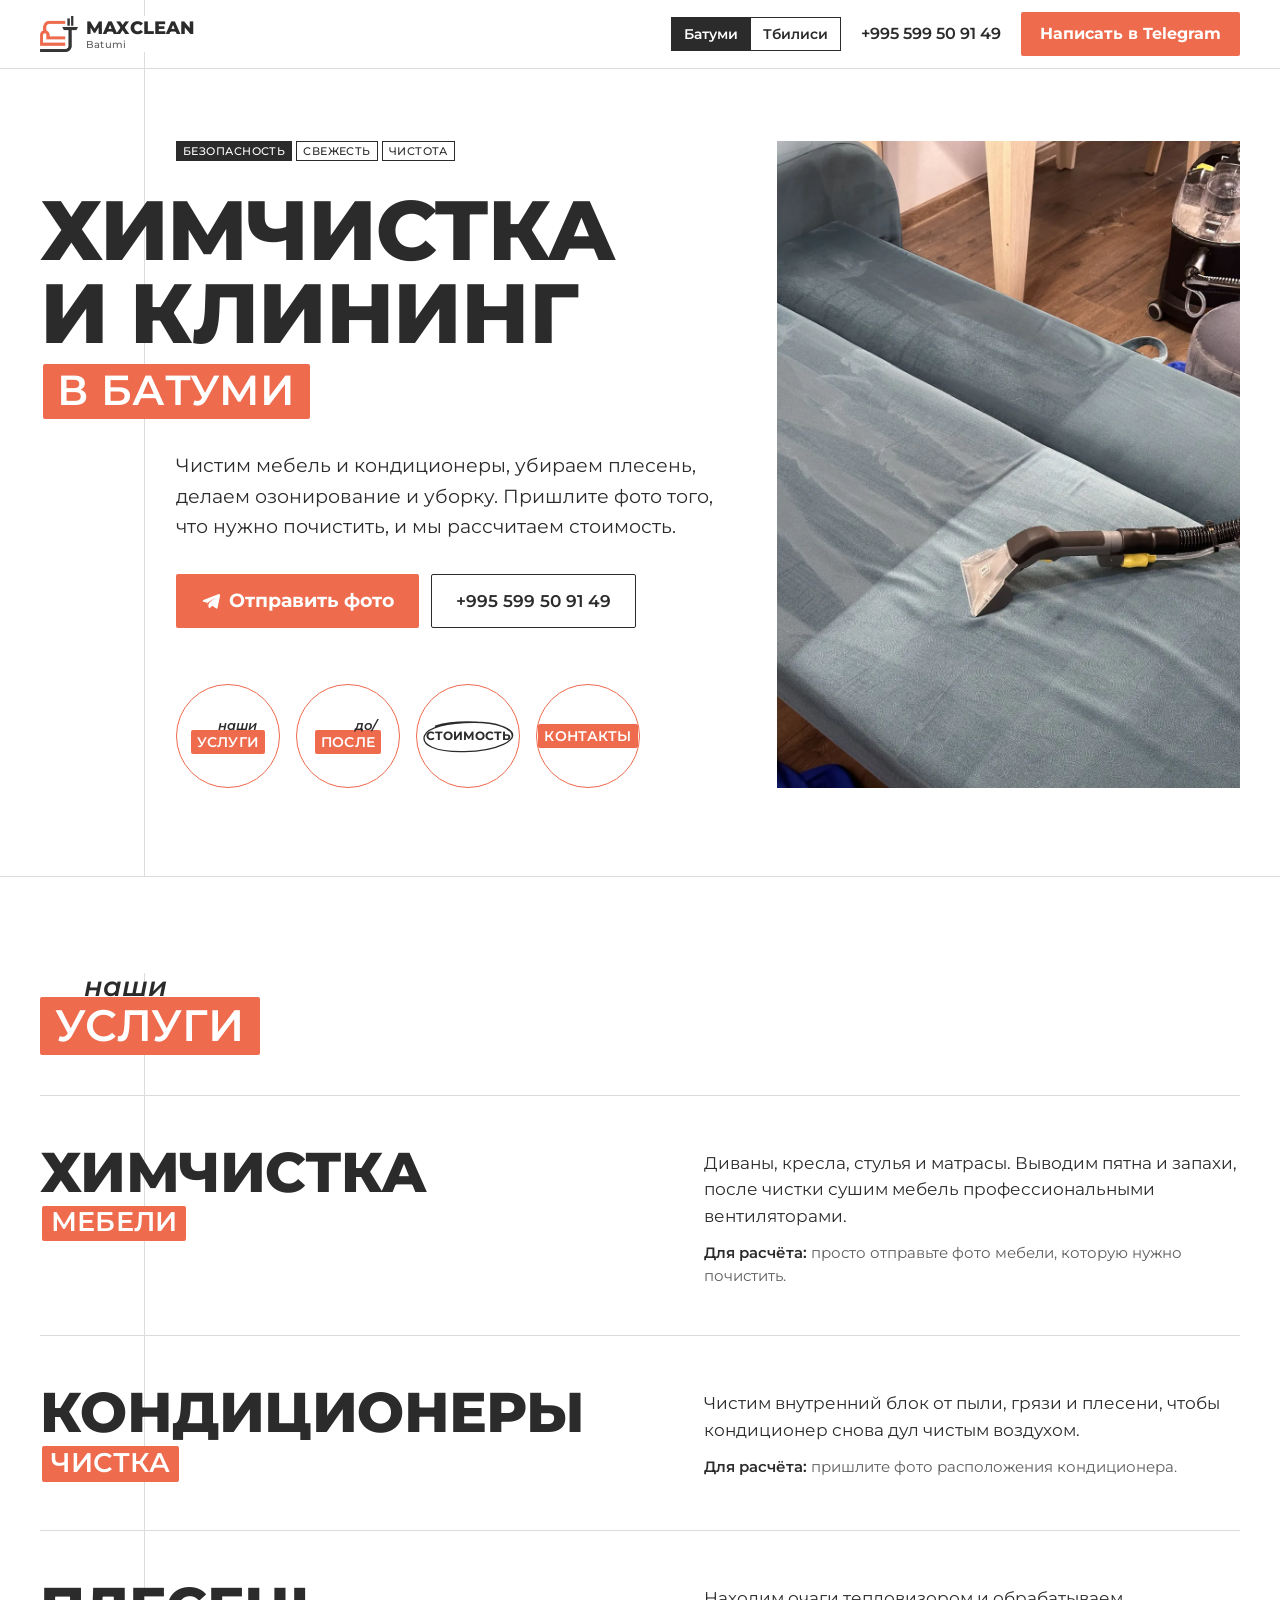
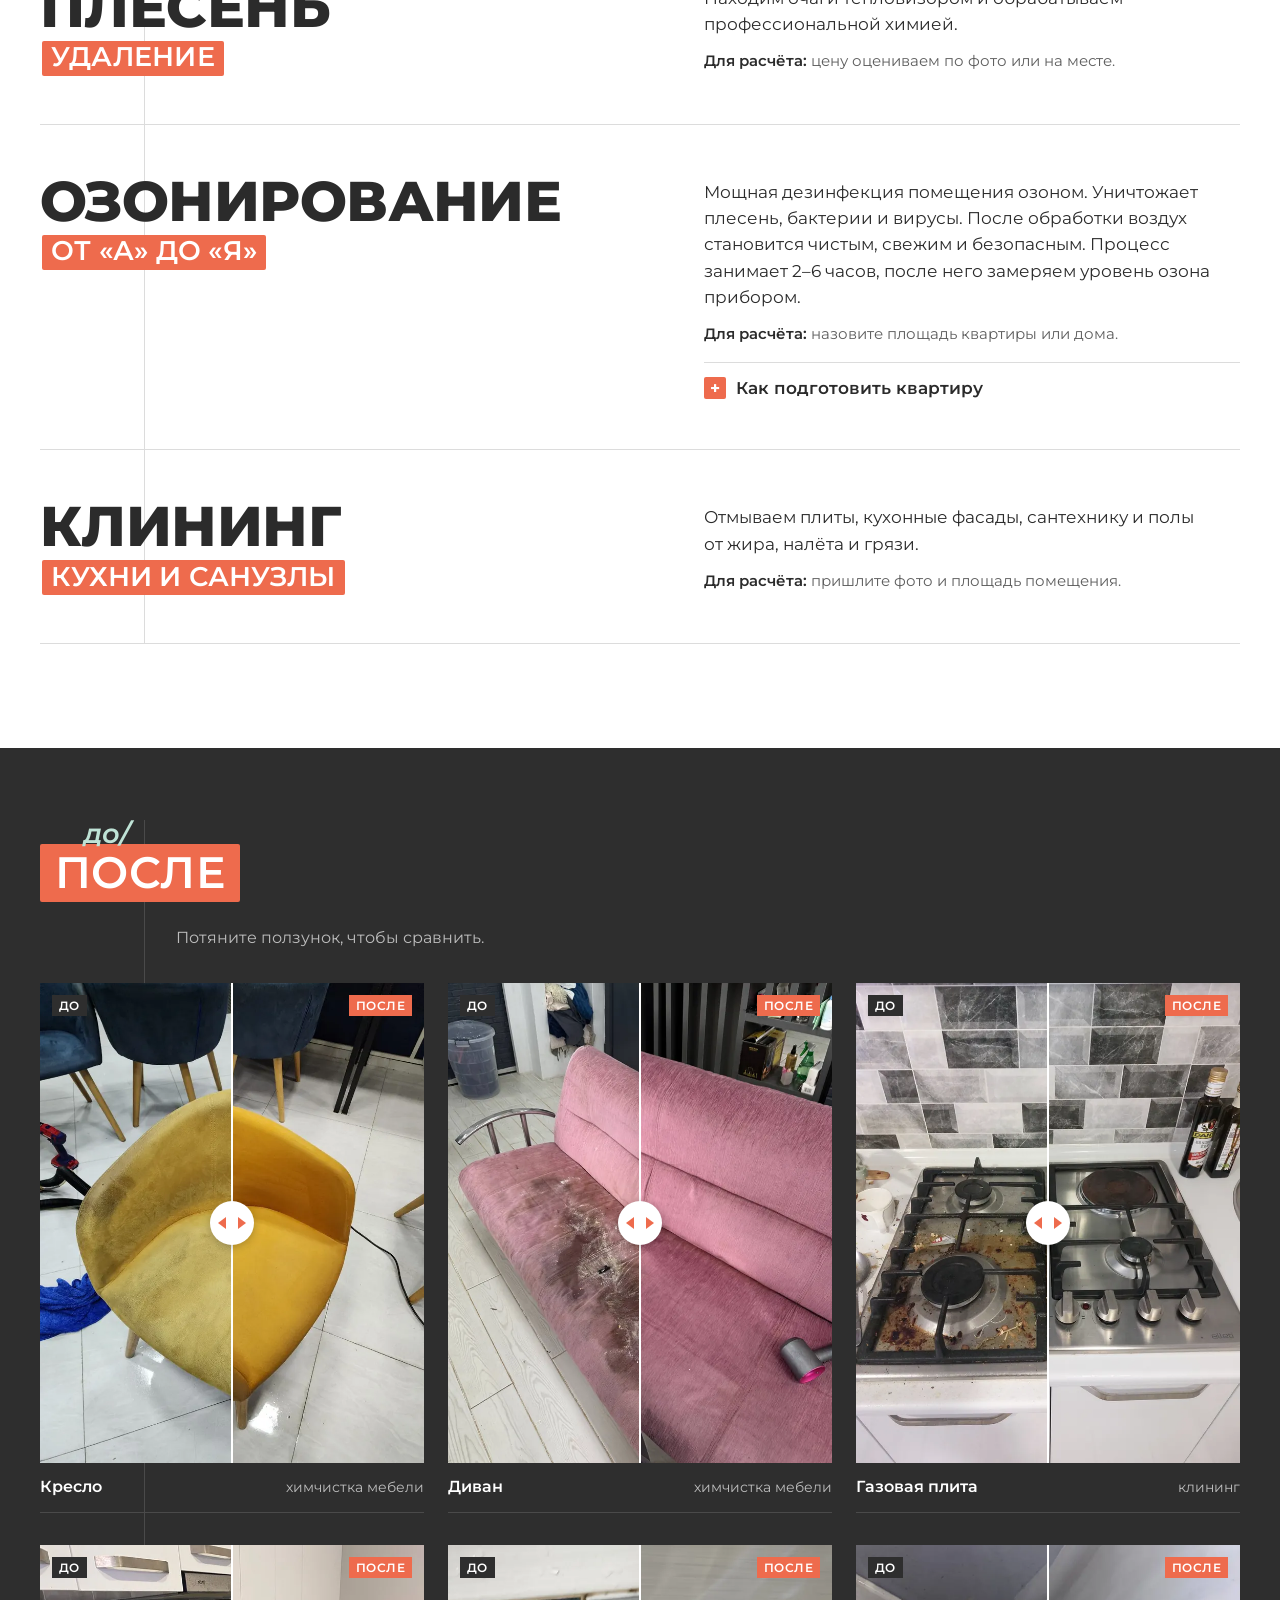
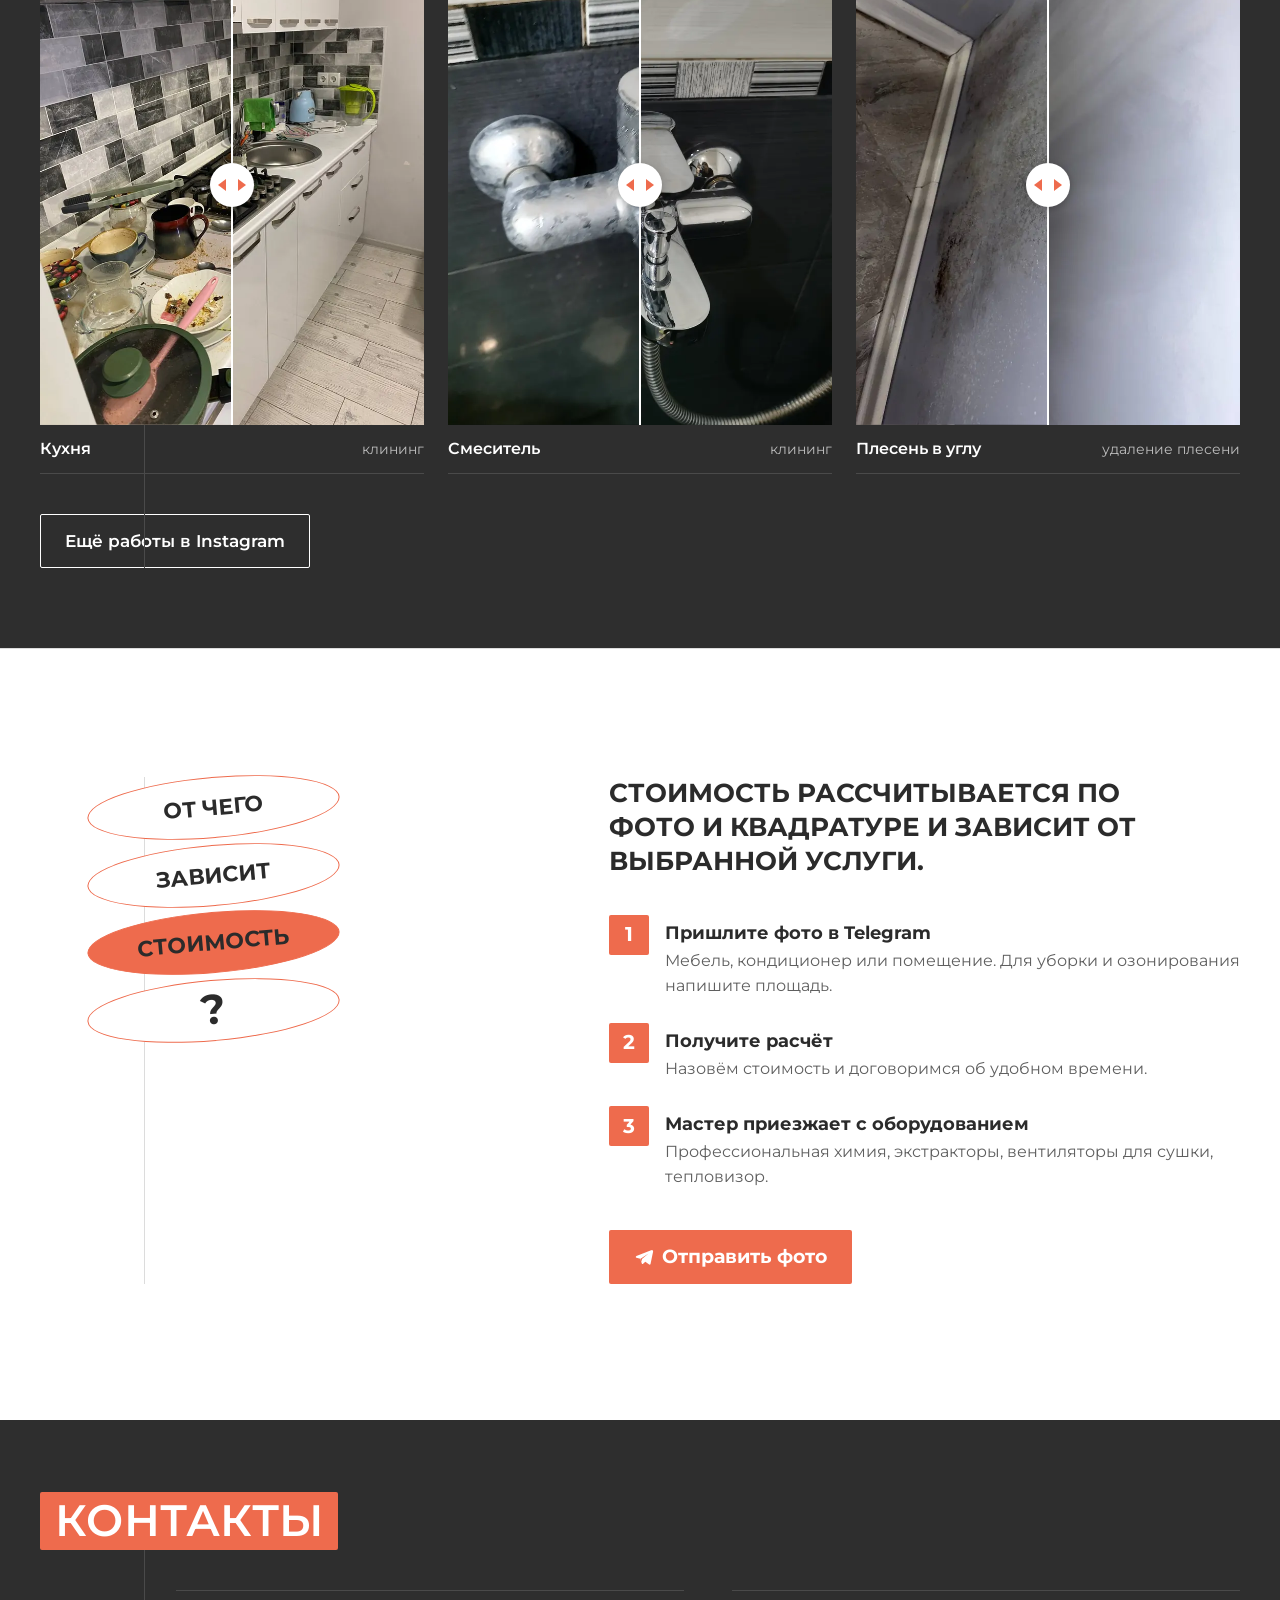
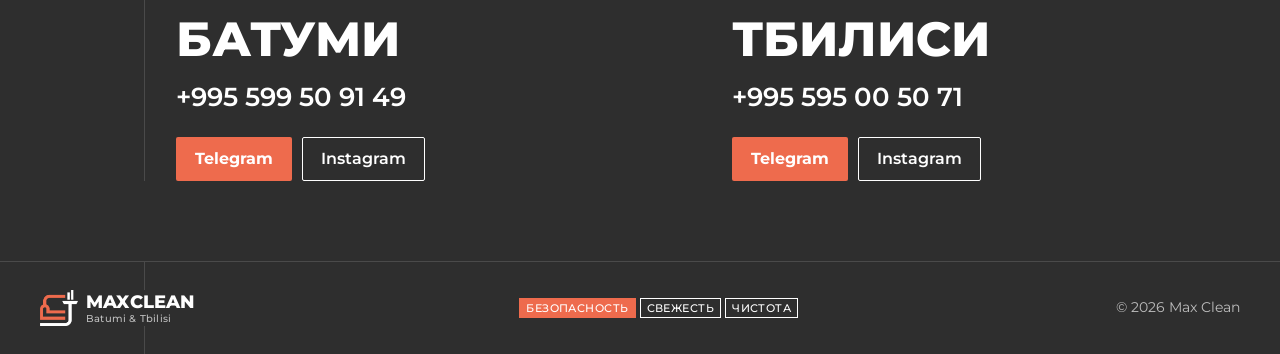
==== index.html @ 41a130a5 "Сайт-визитка Max Clean: страница, фото, SEO-файлы Одностраничный сайт в фирменном стиле из их сторис" ====
<!doctype html>
<html lang="ru">
<head>
  <meta charset="utf-8">
  <meta name="viewport" content="width=device-width, initial-scale=1">
  <title>Max Clean — химчистка мебели и клининг в Батуми и Тбилиси</title>
  <meta name="description" content="Химчистка мебели и матрасов, чистка кондиционеров, удаление плесени, озонирование и уборка в Батуми и Тбилиси. Пришлите фото в Telegram, рассчитаем стоимость.">
  <meta name="robots" content="index, follow">
  <link rel="canonical" href="https://zuko90-sys.github.io/maxclean/">
  <meta property="og:type" content="website">
  <meta property="og:site_name" content="Max Clean">
  <meta property="og:locale" content="ru_RU">
  <meta property="og:title" content="Max Clean — химчистка мебели и клининг в Батуми и Тбилиси">
  <meta property="og:description" content="Химчистка диванов, кресел и матрасов, чистка кондиционеров, удаление плесени, озонирование. Пришлите фото, рассчитаем стоимость.">
  <meta property="og:url" content="https://zuko90-sys.github.io/maxclean/">
  <meta property="og:image" content="https://zuko90-sys.github.io/maxclean/og-image.jpg">
  <meta property="og:image:width" content="1200">
  <meta property="og:image:height" content="630">
  <meta property="og:image:alt" content="Max Clean: химчистка и клининг в Батуми и Тбилиси">
  <meta name="twitter:card" content="summary_large_image">
  <script type="application/ld+json">
  {
    "@context": "https://schema.org",
    "@graph": [
      {
        "@type": "WebSite",
        "@id": "https://zuko90-sys.github.io/maxclean/#site",
        "url": "https://zuko90-sys.github.io/maxclean/",
        "name": "Max Clean",
        "inLanguage": "ru",
        "publisher": { "@id": "https://zuko90-sys.github.io/maxclean/#org" }
      },
      {
        "@type": "Organization",
        "@id": "https://zuko90-sys.github.io/maxclean/#org",
        "name": "Max Clean",
        "alternateName": ["MaxClean", "Макс Клин", "Max Clean Batumi", "Max Clean Tbilisi"],
        "url": "https://zuko90-sys.github.io/maxclean/",
        "logo": "https://zuko90-sys.github.io/maxclean/assets/img/logo-full.png",
        "sameAs": [
          "https://www.instagram.com/max_clean_batumi/",
          "https://www.instagram.com/max_clean_tbilisi/"
        ]
      },
      {
        "@type": "LocalBusiness",
        "@id": "https://zuko90-sys.github.io/maxclean/#batumi",
        "name": "Max Clean — Батуми",
        "description": "Химчистка мебели и матрасов, чистка кондиционеров, удаление плесени, озонирование и клининг в Батуми.",
        "url": "https://zuko90-sys.github.io/maxclean/",
        "image": "https://zuko90-sys.github.io/maxclean/og-image.jpg",
        "logo": "https://zuko90-sys.github.io/maxclean/assets/img/logo-full.png",
        "telephone": "+995599509149",
        "address": { "@type": "PostalAddress", "addressLocality": "Батуми", "addressCountry": "GE" },
        "areaServed": { "@type": "City", "name": "Батуми" },
        "parentOrganization": { "@id": "https://zuko90-sys.github.io/maxclean/#org" },
        "sameAs": ["https://www.instagram.com/max_clean_batumi/"],
        "hasOfferCatalog": { "@id": "https://zuko90-sys.github.io/maxclean/#services" }
      },
      {
        "@type": "LocalBusiness",
        "@id": "https://zuko90-sys.github.io/maxclean/#tbilisi",
        "name": "Max Clean — Тбилиси",
        "description": "Химчистка мебели и матрасов, чистка кондиционеров, удаление плесени, озонирование и клининг в Тбилиси.",
        "url": "https://zuko90-sys.github.io/maxclean/",
        "image": "https://zuko90-sys.github.io/maxclean/og-image.jpg",
        "logo": "https://zuko90-sys.github.io/maxclean/assets/img/logo-full.png",
        "telephone": "+995595005071",
        "address": { "@type": "PostalAddress", "addressLocality": "Тбилиси", "addressCountry": "GE" },
        "areaServed": { "@type": "City", "name": "Тбилиси" },
        "parentOrganization": { "@id": "https://zuko90-sys.github.io/maxclean/#org" },
        "sameAs": ["https://www.instagram.com/max_clean_tbilisi/"],
        "hasOfferCatalog": { "@id": "https://zuko90-sys.github.io/maxclean/#services" }
      },
      {
        "@type": "OfferCatalog",
        "@id": "https://zuko90-sys.github.io/maxclean/#services",
        "name": "Услуги Max Clean",
        "itemListElement": [
          { "@type": "Offer", "itemOffered": { "@type": "Service", "name": "Химчистка мебели и матрасов", "description": "Диваны, кресла, стулья и матрасы. Стоимость по фото мебели." } },
          { "@type": "Offer", "itemOffered": { "@type": "Service", "name": "Чистка кондиционеров", "description": "Чистка внутреннего блока. Стоимость по фото расположения кондиционера." } },
          { "@type": "Offer", "itemOffered": { "@type": "Service", "name": "Удаление плесени", "description": "Обработка профессиональной химией. Цена по фото или на месте." } },
          { "@type": "Offer", "itemOffered": { "@type": "Service", "name": "Озонирование", "description": "Дезинфекция помещения озоном: уничтожает плесень, бактерии и вирусы. Занимает 2–6 часов. Цена зависит от площади." } },
          { "@type": "Offer", "itemOffered": { "@type": "Service", "name": "Клининг кухни и санузлов", "description": "Плиты, кухонные фасады, сантехника и полы." } }
        ]
      }
    ]
  }
  </script>
  <link rel="icon" type="image/png" href="assets/img/favicon.png">
  <link rel="apple-touch-icon" href="assets/img/favicon.png">
  <meta name="theme-color" content="#ffffff">
  <link rel="preconnect" href="https://fonts.googleapis.com">
  <link rel="preconnect" href="https://fonts.gstatic.com" crossorigin>
  <link href="https://fonts.googleapis.com/css2?family=Montserrat:ital,wght@0,400;0,500;0,600;0,700;0,800;1,600&display=swap" rel="stylesheet">
  <link rel="stylesheet" href="styles.css">
</head>
<body>

<header class="top">
  <div class="wrap ruled top__bar">
    <a class="lockup" href="#top" aria-label="Max Clean, наверх">
      <img class="lockup__mark" src="assets/img/logo-mark.png" alt="" width="38" height="36">
      <span class="lockup__name">MAXCLEAN<span class="lockup__city" data-bind="city-en">Batumi</span></span>
    </a>
    <div class="top__right">
      <div class="city" role="group" aria-label="Город">
        <button type="button" class="city__btn" data-city="batumi" aria-pressed="true">Батуми</button>
        <button type="button" class="city__btn" data-city="tbilisi" aria-pressed="false">Тбилиси</button>
      </div>
      <a class="top__phone" data-bind="tel" href="tel:+995599509149"><span data-bind="phone">+995 599 50 91 49</span></a>
      <a class="btn btn--primary btn--sm top__tg" data-bind="tg" href="https://t.me/+995599509149" target="_blank" rel="noopener">Написать в Telegram</a>
    </div>
  </div>
</header>

<main id="top">

  <!-- Первый экран -->
  <section class="hero">
    <div class="wrap ruled hero__grid">
      <div class="hero__text">
        <ul class="tags in" aria-label="Наши принципы">
          <li class="tag tag--fill">Безопасность</li>
          <li class="tag">Свежесть</li>
          <li class="tag">Чистота</li>
        </ul>
        <h1 class="hero__title">
          <span class="hero__line">Химчистка</span>
          <span class="hero__line">и клининг</span>
          <span class="plaque plaque--hero"><span data-bind="city-ru">в Батуми</span></span>
        </h1>
        <p class="hero__lead in">Чистим мебель и&nbsp;кондиционеры, убираем плесень, делаем озонирование и&nbsp;уборку. Пришлите фото того, что нужно почистить, и&nbsp;мы рассчитаем стоимость.</p>
        <div class="hero__cta in">
          <a class="btn btn--primary" data-bind="tg" href="https://t.me/+995599509149" target="_blank" rel="noopener"><svg class="btn__icon" viewBox="0 0 24 24" aria-hidden="true"><path d="M21.4 3.6 2.9 10.7c-1 .4-1 1.8.1 2.1l4.6 1.4 1.8 5.6c.2.7 1.1.9 1.6.4l2.6-2.5 4.7 3.4c.6.4 1.4.1 1.6-.6l3.1-15.2c.2-1-.8-1.8-1.6-1.4ZM9.6 14.3l-.5 3.6-1.2-3.9 9.6-6.3-7.9 6.6Z"/></svg>Отправить фото<span class="sr-only"> в Telegram</span></a>
          <a class="btn btn--ghost" data-bind="tel" href="tel:+995599509149"><span data-bind="phone">+995 599 50 91 49</span></a>
        </div>
      </div>

      <figure class="hero__photo">
        <img src="assets/img/hero-sofa.webp" width="1050" height="1400" alt="Химчистка дивана: по ткани проходит насадка экстрактора и оставляет чистую полосу" fetchpriority="high">
      </figure>

      <nav class="hl in" aria-label="Разделы сайта">
        <a class="hl__item" href="#services"><span class="hl__small">наши</span><span class="plaque">услуги</span></a>
        <a class="hl__item" href="#works"><span class="hl__small">до/</span><span class="plaque">после</span></a>
        <a class="hl__item hl__item--price" href="#price">
          <svg class="scribble" viewBox="0 0 300 110" aria-hidden="true"><path d="M48 24C112 4 246 6 284 40c26 26-40 62-146 64C46 106 4 82 14 54 24 28 86 12 168 12c70 0 126 18 120 48"/></svg>
          <span class="hl__word">стоимость</span>
        </a>
        <a class="hl__item" href="#contacts"><span class="plaque">контакты</span></a>
      </nav>
    </div>
  </section>

  <!-- Услуги -->
  <section class="sec" id="services">
    <div class="wrap ruled">
      <h2 class="sec-title"><span class="sec-title__small">наши</span><span class="plaque">услуги</span></h2>

      <ul class="svc">
        <li class="svc__row">
          <h3 class="svc__title">Химчистка<span class="plaque">мебели</span></h3>
          <div class="svc__body">
            <p>Диваны, кресла, стулья и&nbsp;матрасы. Выводим пятна и&nbsp;запахи, после чистки сушим мебель профессиональными вентиляторами.</p>
            <p class="svc__calc"><b>Для расчёта:</b> просто отправьте фото мебели, которую нужно почистить.</p>
          </div>
        </li>
        <li class="svc__row">
          <h3 class="svc__title">Кондиционеры<span class="plaque">чистка</span></h3>
          <div class="svc__body">
            <p>Чистим внутренний блок от пыли, грязи и&nbsp;плесени, чтобы кондиционер снова дул чистым воздухом.</p>
            <p class="svc__calc"><b>Для расчёта:</b> пришлите фото расположения кондиционера.</p>
          </div>
        </li>
        <li class="svc__row">
          <h3 class="svc__title">Плесень<span class="plaque">удаление</span></h3>
          <div class="svc__body">
            <p>Находим очаги тепловизором и&nbsp;обрабатываем профессиональной химией.</p>
            <p class="svc__calc"><b>Для расчёта:</b> цену оцениваем по фото или на&nbsp;месте.</p>
          </div>
        </li>
        <li class="svc__row">
          <h3 class="svc__title">Озонирование<span class="plaque">от «А» до «Я»</span></h3>
          <div class="svc__body">
            <p>Мощная дезинфекция помещения озоном. Уничтожает плесень, бактерии и&nbsp;вирусы. После обработки воздух становится чистым, свежим и&nbsp;безопасным. Процесс занимает 2–6&nbsp;часов, после него замеряем уровень озона прибором.</p>
            <p class="svc__calc"><b>Для расчёта:</b> назовите площадь квартиры или дома.</p>
            <details class="prep">
              <summary>Как подготовить квартиру</summary>
              <ul>
                <li>убрать растения на балкон или в&nbsp;подъезд;</li>
                <li>забрать животных;</li>
                <li>покинуть квартиру на время обработки;</li>
                <li>дать логин и&nbsp;пароль от Wi-Fi, чтобы прибор работал дистанционно.</li>
              </ul>
            </details>
          </div>
        </li>
        <li class="svc__row">
          <h3 class="svc__title">Клининг<span class="plaque">кухни и санузлы</span></h3>
          <div class="svc__body">
            <p>Отмываем плиты, кухонные фасады, сантехнику и&nbsp;полы от&nbsp;жира, налёта и&nbsp;грязи.</p>
            <p class="svc__calc"><b>Для расчёта:</b> пришлите фото и&nbsp;площадь помещения.</p>
          </div>
        </li>
      </ul>
    </div>
  </section>

  <!-- До / после -->
  <section class="sec sec--tight dark" id="works">
    <div class="wrap ruled">
      <h2 class="sec-title"><span class="sec-title__small">до/</span><span class="plaque">после</span></h2>
      <p class="sec-lead in">Потяните ползунок, чтобы сравнить.</p>

      <div class="works">
        <figure class="work">
          <div class="ba">
            <img class="ba__img" src="assets/img/kreslo-posle.webp" width="750" height="1000" alt="Кресло после химчистки" loading="lazy">
            <img class="ba__img ba__before" src="assets/img/kreslo-do.webp" width="750" height="1000" alt="Кресло до химчистки" loading="lazy">
            <span class="ba__tag ba__tag--do" aria-hidden="true">до</span>
            <span class="ba__tag ba__tag--posle" aria-hidden="true">после</span>
            <span class="ba__handle" aria-hidden="true"><span class="ba__knob"></span></span>
            <input class="ba__range" type="range" min="0" max="100" value="50" aria-label="Сравнить до и после: кресло">
          </div>
          <figcaption><b>Кресло</b> химчистка мебели</figcaption>
        </figure>

        <figure class="work">
          <div class="ba">
            <img class="ba__img" src="assets/img/divan-posle.webp" width="750" height="1000" alt="Диван после химчистки" loading="lazy">
            <img class="ba__img ba__before" src="assets/img/divan-do.webp" width="750" height="1000" alt="Диван до химчистки, на сиденье тёмные пятна" loading="lazy">
            <span class="ba__tag ba__tag--do" aria-hidden="true">до</span>
            <span class="ba__tag ba__tag--posle" aria-hidden="true">после</span>
            <span class="ba__handle" aria-hidden="true"><span class="ba__knob"></span></span>
            <input class="ba__range" type="range" min="0" max="100" value="50" aria-label="Сравнить до и после: диван">
          </div>
          <figcaption><b>Диван</b> химчистка мебели</figcaption>
        </figure>

        <figure class="work">
          <div class="ba">
            <img class="ba__img" src="assets/img/plita-posle.webp" width="750" height="1000" alt="Газовая плита после уборки" loading="lazy">
            <img class="ba__img ba__before" src="assets/img/plita-do.webp" width="750" height="1000" alt="Газовая плита до уборки, в нагаре и жире" loading="lazy">
            <span class="ba__tag ba__tag--do" aria-hidden="true">до</span>
            <span class="ba__tag ba__tag--posle" aria-hidden="true">после</span>
            <span class="ba__handle" aria-hidden="true"><span class="ba__knob"></span></span>
            <input class="ba__range" type="range" min="0" max="100" value="50" aria-label="Сравнить до и после: газовая плита">
          </div>
          <figcaption><b>Газовая плита</b> клининг</figcaption>
        </figure>

        <figure class="work">
          <div class="ba">
            <img class="ba__img" src="assets/img/kuhnya-posle.webp" width="750" height="1000" alt="Кухня после уборки" loading="lazy">
            <img class="ba__img ba__before" src="assets/img/kuhnya-do.webp" width="750" height="1000" alt="Кухня до уборки, на столешнице посуда и мусор" loading="lazy">
            <span class="ba__tag ba__tag--do" aria-hidden="true">до</span>
            <span class="ba__tag ba__tag--posle" aria-hidden="true">после</span>
            <span class="ba__handle" aria-hidden="true"><span class="ba__knob"></span></span>
            <input class="ba__range" type="range" min="0" max="100" value="50" aria-label="Сравнить до и после: кухня">
          </div>
          <figcaption><b>Кухня</b> клининг</figcaption>
        </figure>

        <figure class="work">
          <div class="ba">
            <img class="ba__img" src="assets/img/smesitel-posle.webp" width="750" height="1000" alt="Смеситель после чистки, блестит" loading="lazy">
            <img class="ba__img ba__before" src="assets/img/smesitel-do.webp" width="750" height="1000" alt="Смеситель до чистки, в известковом налёте" loading="lazy">
            <span class="ba__tag ba__tag--do" aria-hidden="true">до</span>
            <span class="ba__tag ba__tag--posle" aria-hidden="true">после</span>
            <span class="ba__handle" aria-hidden="true"><span class="ba__knob"></span></span>
            <input class="ba__range" type="range" min="0" max="100" value="50" aria-label="Сравнить до и после: смеситель">
          </div>
          <figcaption><b>Смеситель</b> клининг</figcaption>
        </figure>

        <figure class="work">
          <div class="ba">
            <img class="ba__img" src="assets/img/plesen-posle.webp" width="750" height="1000" alt="Угол комнаты после удаления плесени" loading="lazy">
            <img class="ba__img ba__before" src="assets/img/plesen-do.webp" width="750" height="1000" alt="Угол комнаты до обработки, на стене плесень" loading="lazy">
            <span class="ba__tag ba__tag--do" aria-hidden="true">до</span>
            <span class="ba__tag ba__tag--posle" aria-hidden="true">после</span>
            <span class="ba__handle" aria-hidden="true"><span class="ba__knob"></span></span>
            <input class="ba__range" type="range" min="0" max="100" value="50" aria-label="Сравнить до и после: плесень в углу">
          </div>
          <figcaption><b>Плесень в углу</b> удаление плесени</figcaption>
        </figure>
      </div>

      <p class="works__more"><a class="btn btn--ghost btn--light" data-bind="ig" href="https://www.instagram.com/max_clean_batumi/" target="_blank" rel="noopener">Ещё работы в Instagram</a></p>
    </div>
  </section>

  <!-- Стоимость -->
  <section class="sec sec--loose" id="price">
    <div class="wrap ruled price">
      <h2 class="pills">
        <span class="pill">от чего</span>
        <span class="pill">зависит</span>
        <span class="pill pill--fill">стоимость</span>
        <span class="pill pill--q">?</span>
      </h2>
      <div class="price__body">
        <p class="price__lead">Стоимость рассчитывается по фото и&nbsp;квадратуре и&nbsp;зависит от выбранной услуги.</p>
        <ol class="steps">
          <li>
            <h3>Пришлите фото в Telegram</h3>
            <p>Мебель, кондиционер или помещение. Для уборки и&nbsp;озонирования напишите площадь.</p>
          </li>
          <li>
            <h3>Получите расчёт</h3>
            <p>Назовём стоимость и&nbsp;договоримся об&nbsp;удобном времени.</p>
          </li>
          <li>
            <h3>Мастер приезжает с оборудованием</h3>
            <p>Профессиональная химия, экстракторы, вентиляторы для сушки, тепловизор.</p>
          </li>
        </ol>
        <a class="btn btn--primary" data-bind="tg" href="https://t.me/+995599509149" target="_blank" rel="noopener"><svg class="btn__icon" viewBox="0 0 24 24" aria-hidden="true"><path d="M21.4 3.6 2.9 10.7c-1 .4-1 1.8.1 2.1l4.6 1.4 1.8 5.6c.2.7 1.1.9 1.6.4l2.6-2.5 4.7 3.4c.6.4 1.4.1 1.6-.6l3.1-15.2c.2-1-.8-1.8-1.6-1.4ZM9.6 14.3l-.5 3.6-1.2-3.9 9.6-6.3-7.9 6.6Z"/></svg>Отправить фото<span class="sr-only"> в Telegram</span></a>
      </div>
    </div>
  </section>

  <!-- Контакты -->
  <section class="sec sec--tight dark" id="contacts">
    <div class="wrap ruled">
      <h2 class="sec-title"><span class="plaque">контакты</span></h2>
      <div class="cities in">
        <div class="cityc">
          <h3 class="cityc__name">Батуми</h3>
          <a class="cityc__phone" href="tel:+995599509149">+995 599 50 91 49</a>
          <div class="cityc__links">
            <a class="btn btn--primary btn--sm" href="https://t.me/+995599509149" target="_blank" rel="noopener">Telegram</a>
            <a class="btn btn--ghost btn--light btn--sm" href="https://www.instagram.com/max_clean_batumi/" target="_blank" rel="noopener">Instagram</a>
          </div>
        </div>
        <div class="cityc">
          <h3 class="cityc__name">Тбилиси</h3>
          <a class="cityc__phone" href="tel:+995595005071">+995 595 00 50 71</a>
          <div class="cityc__links">
            <a class="btn btn--primary btn--sm" href="https://t.me/+995595005071" target="_blank" rel="noopener">Telegram</a>
            <a class="btn btn--ghost btn--light btn--sm" href="https://www.instagram.com/max_clean_tbilisi/" target="_blank" rel="noopener">Instagram</a>
          </div>
        </div>
      </div>
    </div>
  </section>
</main>

<footer class="foot dark">
  <div class="wrap ruled foot__bar">
    <span class="lockup lockup--light">
      <img class="lockup__mark" src="assets/img/logo-mark-light.png" alt="" width="38" height="36">
      <span class="lockup__name">MAXCLEAN<span class="lockup__city">Batumi &amp; Tbilisi</span></span>
    </span>
    <ul class="tags tags--dark" aria-label="Наши принципы">
      <li class="tag tag--fill">Безопасность</li>
      <li class="tag">Свежесть</li>
      <li class="tag">Чистота</li>
    </ul>
    <p class="foot__copy">© 2026 Max Clean</p>
  </div>
</footer>

<nav class="dock" aria-label="Быстрая связь">
  <a class="btn btn--primary" data-bind="tg" href="https://t.me/+995599509149" target="_blank" rel="noopener">Telegram</a>
  <a class="btn btn--ghost" data-bind="tel" href="tel:+995599509149">Позвонить</a>
</nav>

<script src="script.js"></script>
</body>
</html>
---- styles.css ----
/* Max Clean — фирменный стиль из их сторис:
   белый и графит, оранжевые плашки, теги в рамке, тонкая вертикальная линия сетки */

:root {
  --white: #ffffff;
  --ink: #2b2b2b;
  --graphite: #2e2e2e;
  --orange: #ee6b4d;
  --orange-hover: #e05a3c;
  --mint: #bfe3d6;
  --line: #dcdcdc;
  --line-dark: #4a4a4a;
  --muted: #5f5f5f;
  --muted-dark: #bdbdbd;
  --shadow-knob: 0 2px 10px rgb(0 0 0 / 0.25);

  --ease-out: cubic-bezier(0.2, 0.7, 0.2, 1);
  --dur-short: 150ms;
  --dur-swap: 350ms;

  --gutter: 16px;
  --rail: 24px;   /* где проходит вертикальная линия */
  --gap: 16px;    /* отступ текста от линии */

  --font: "Montserrat", system-ui, -apple-system, "Segoe UI", sans-serif;
}
@media (min-width: 768px) {
  :root { --gutter: 32px; --rail: 64px; --gap: 24px; }
}
@media (min-width: 1100px) {
  :root { --gutter: 40px; --rail: 104px; --gap: 32px; }
}

*, *::before, *::after { box-sizing: border-box; }
html { -webkit-text-size-adjust: 100%; scroll-behavior: smooth; overflow-x: clip; }
body {
  margin: 0;
  font-family: var(--font);
  font-size: 1rem;
  line-height: 1.55;
  color: var(--ink);
  background: var(--white);
  overflow-x: clip;
}
.sr-only {
  position: absolute;
  width: 1px; height: 1px;
  margin: -1px; padding: 0;
  overflow: hidden;
  clip-path: inset(50%);
  white-space: nowrap;
}
img { display: block; max-width: 100%; height: auto; }
a { color: inherit; }
h1, h2, h3, p, ul, ol, figure { margin: 0; }
ul, ol { padding: 0; list-style: none; }
:focus-visible { outline: 2px solid var(--orange); outline-offset: 3px; }

/* ---------- Сетка с линией ---------- */
.wrap {
  position: relative;
  max-width: 1280px;
  margin: 0 auto;
  padding: 0 var(--gutter);
}
.wrap.ruled::before {
  content: "";
  position: absolute;
  top: 0; bottom: 0;
  left: calc(var(--gutter) + var(--rail));
  width: 1px;
  background: var(--line);
  pointer-events: none;
}
.dark .wrap.ruled::before { background: var(--line-dark); }
.in { padding-left: calc(var(--rail) + var(--gap)); }

.sec { border-top: 1px solid var(--line); padding: 64px 0 72px; }
.sec--tight { padding: 56px 0 64px; }
.sec--loose { padding: 80px 0 88px; }
.dark { background: var(--graphite); color: var(--white); border-top: 0; }
@media (min-width: 900px) {
  .sec { padding: 96px 0 104px; }
  .sec--tight { padding: 72px 0 80px; }
  .sec--loose { padding: 128px 0 136px; }
}

/* ---------- Фирменные элементы ---------- */
.plaque {
  display: inline-block;
  background: var(--orange);
  color: var(--white);
  padding: 0.06em 0.34em 0.1em;
  border-radius: 2px;
  font-weight: 600;
  text-transform: uppercase;
  line-height: 1.15;
  letter-spacing: 0.01em;
}

.tags { display: flex; flex-wrap: wrap; gap: 4px; }
.tag {
  font-size: 0.6875rem;
  line-height: 1;
  font-weight: 500;
  letter-spacing: 0.04em;
  text-transform: uppercase;
  border: 1px solid currentColor;
  padding: 4px 6px 3px;
}
.tag--fill { background: var(--ink); border-color: var(--ink); color: var(--white); }
.dark .tag--fill { background: var(--orange); border-color: var(--orange); }

.sec-title {
  display: flex;
  flex-direction: column;
  align-items: flex-start;
  font-size: clamp(1.75rem, 1.1rem + 2.4vw, 2.75rem);
  font-weight: 700;
  line-height: 1;
  margin-bottom: 40px;
  position: relative;
  z-index: 1;
}
.sec-title__small {
  font-size: 0.62em;
  font-style: italic;
  font-weight: 600;
  margin: 0 0 -0.12em 1.6em;
  position: relative;
  z-index: 1;
}
.dark .sec-title__small { color: var(--mint); }
.sec-lead { color: var(--muted-dark); margin: -16px 0 32px; }

/* ---------- Кнопки ---------- */
.btn {
  display: inline-flex;
  align-items: center;
  justify-content: center;
  gap: 0.45em;
  min-height: 54px;
  padding: 0 24px;
  border: 1.5px solid transparent;
  border-radius: 2px;
  font: 700 1.1875rem/1.2 var(--font);   /* 19px жирным: белый на оранжевом проходит как крупный текст */
  text-decoration: none;
  text-align: center;
  white-space: nowrap;
  cursor: pointer;
  transition: background-color var(--dur-short) var(--ease-out), color var(--dur-short) var(--ease-out), border-color var(--dur-short) var(--ease-out);
}
.btn__icon { width: 1.05em; height: 1.05em; flex: none; fill: currentColor; }
@media (max-width: 479px) { .btn { padding: 0 18px; } }
.btn--primary { background: var(--orange); color: var(--white); }
.btn--primary:hover { background: var(--orange-hover); }
.btn--ghost { border-color: var(--ink); color: var(--ink); background: transparent; font-weight: 600; font-size: 1.0625rem; }
.btn--ghost:hover { background: var(--ink); color: var(--white); }
.btn--light { border-color: var(--white); color: var(--white); }
.btn--light:hover { background: var(--white); color: var(--ink); }
.btn--sm { min-height: 44px; padding: 0 18px; font-size: 1rem; }
.btn--primary.btn--sm { font-size: 1rem; }

/* ---------- Шапка ---------- */
.top { border-bottom: 1px solid var(--line); background: var(--white); }
.top__bar {
  display: flex;
  align-items: center;
  justify-content: space-between;
  gap: 12px;
  min-height: 68px;
}
.lockup {
  display: inline-flex;
  align-items: center;
  gap: 8px;
  text-decoration: none;
  position: relative;
  z-index: 1;
  background: var(--white);
  padding-right: 6px;
}
.lockup--light { background: transparent; }
.lockup__mark { width: 38px; height: auto; }
.lockup__name {
  display: flex;
  flex-direction: column;
  font-weight: 800;
  font-size: 1.125rem;
  line-height: 1;
  letter-spacing: 0.01em;
}
.lockup__city {
  font-size: 0.625rem;
  font-weight: 500;
  letter-spacing: 0.02em;
  color: var(--muted);
  margin-top: 3px;
}
.lockup--light .lockup__city { color: var(--muted-dark); }

.top__right { display: flex; align-items: center; gap: 20px; }
.top__phone { display: none; font-weight: 600; text-decoration: none; white-space: nowrap; }
.top__phone:hover { color: var(--orange-hover); }
.top__tg { display: none; }
@media (min-width: 768px) { .top__tg { display: inline-flex; } }
@media (min-width: 1100px) { .top__phone { display: inline; } }

.city { display: flex; }
.city__btn {
  font: 600 0.875rem/1 var(--font);
  color: var(--ink);
  background: var(--white);
  border: 1px solid var(--ink);
  padding: 9px 12px;
  cursor: pointer;
}
.city__btn + .city__btn { border-left: 0; }
@media (max-width: 359px) {
  .top__bar { gap: 8px; }
  .lockup__mark { width: 32px; }
  .lockup__name { font-size: 1rem; }
  .city__btn { padding: 8px 8px; font-size: 0.8125rem; }
}
.city__btn[aria-pressed="true"] { background: var(--ink); color: var(--white); }

/* ---------- Первый экран ---------- */
.hero__grid {
  display: grid;
  grid-template-areas: "text" "photo" "hl";
  gap: 40px;
  padding-top: 40px;
  padding-bottom: 56px;
}
.hero__text { grid-area: text; }
.hero__photo { grid-area: photo; }
.hl { grid-area: hl; }
@media (min-width: 900px) {
  .hero__grid {
    grid-template-columns: minmax(0, 1fr) minmax(300px, 0.68fr);
    grid-template-areas: "text photo" "hl photo";
    grid-template-rows: auto 1fr;
    column-gap: 56px;
    row-gap: 56px;
    padding-top: 72px;
    padding-bottom: 88px;
  }
}

.hero .tags { margin-bottom: 28px; }
.hero__title {
  display: flex;
  flex-direction: column;
  align-items: flex-start;
  position: relative;
  z-index: 1;
  font-size: clamp(2.4rem, 0.8rem + 5.6vw, 5.4rem);
  font-weight: 800;
  line-height: 0.98;
  letter-spacing: -0.015em;
  text-transform: uppercase;
  hyphens: auto;
  overflow-wrap: anywhere;
  min-width: 0;
}
.plaque--hero {
  font-size: 0.5em;
  font-weight: 600;
  margin: 0.22em 0 0 0.06em;
  overflow: hidden;
}
.plaque--hero > span { display: inline-block; }
.hero__lead {
  font-size: 1.0625rem;
  line-height: 1.6;
  max-width: 36em;
  margin-top: 32px;
}
@media (min-width: 900px) { .hero__lead { font-size: 1.1875rem; } }
.hero__cta { display: flex; flex-wrap: wrap; gap: 12px; margin-top: 32px; }

.hero__photo { position: relative; }
.hero__photo img {
  width: 100%;
  aspect-ratio: 1 / 1;
  object-fit: cover;
  object-position: 50% 60%;
}
@media (min-width: 600px) { .hero__photo img { aspect-ratio: 4 / 5; } }
@media (min-width: 900px) { .hero__photo img { height: 100%; aspect-ratio: auto; min-height: 560px; } }

/* Кружки как «Актуальное» в их Instagram */
.hl { display: flex; flex-wrap: wrap; gap: 12px; align-self: end; }
.hl__item {
  position: relative;
  width: 84px;
  height: 84px;
  border: 1px solid var(--orange);
  border-radius: 50%;
  display: flex;
  flex-direction: column;
  align-items: center;
  justify-content: center;
  text-decoration: none;
  font-size: 0.6875rem;
  font-weight: 700;
  line-height: 1;
  background: var(--white);
  transition: transform var(--dur-short) var(--ease-out);
}
.hl__item:hover { transform: translateY(-2px); }
.hl__item .plaque { font-size: 0.75rem; padding: 4px 6px; }
.hl__small { font-style: italic; font-weight: 600; font-size: 0.6875rem; align-self: flex-end; margin: 0 16px -2px 0; position: relative; z-index: 1; }
.hl__word { text-transform: uppercase; font-size: 0.625rem; position: relative; }
.scribble { position: absolute; width: 78px; left: 50%; top: 50%; transform: translate(-50%, -50%); overflow: visible; }
.scribble path { fill: none; stroke: var(--ink); stroke-width: 4; stroke-linecap: round; }
@media (min-width: 900px) {
  .hl { gap: 16px; }
  .hl__item { width: 104px; height: 104px; }
  .hl__item .plaque { font-size: 0.875rem; }
  .hl__small { font-size: 0.8125rem; margin-right: 22px; }
  .hl__word { font-size: 0.75rem; }
  .scribble { width: 96px; }
}

/* ---------- Услуги ---------- */
.svc__row {
  display: grid;
  gap: 20px;
  padding: 36px 0;
  border-top: 1px solid var(--line);
}
.svc__row:last-child { border-bottom: 1px solid var(--line); }
.svc__title {
  display: flex;
  flex-direction: column;
  align-items: flex-start;
  position: relative;
  z-index: 1;
  font-size: clamp(1.85rem, 0.9rem + 3.3vw, 3.5rem);
  font-weight: 800;
  line-height: 1;
  letter-spacing: -0.01em;
  text-transform: uppercase;
  hyphens: auto;
  overflow-wrap: anywhere;
  min-width: 0;
}
.svc__title .plaque { font-size: 0.48em; margin: 0.22em 0 0 0.06em; }
.svc__body { padding-left: calc(var(--rail) + var(--gap)); max-width: calc(36em + var(--rail) + var(--gap)); }
.svc__body p + p { margin-top: 12px; }
.svc__calc { color: var(--muted); font-size: 0.9375rem; }
.svc__calc b { color: var(--ink); font-weight: 600; }
@media (min-width: 900px) {
  .svc__row {
    grid-template-columns: minmax(0, 1.15fr) minmax(0, 1fr);
    gap: 48px;
    align-items: start;
    padding: 48px 0;
  }
  .svc__body { padding-left: 0; padding-top: 6px; font-size: 1.0625rem; }
}

.prep { margin-top: 16px; border-top: 1px solid var(--line); padding-top: 12px; }
.prep summary {
  cursor: pointer;
  font-weight: 600;
  list-style: none;
  display: inline-flex;
  align-items: center;
  gap: 10px;
}
.prep summary::-webkit-details-marker { display: none; }
.prep summary::before {
  content: "+";
  display: inline-grid;
  place-items: center;
  width: 22px; height: 22px;
  background: var(--orange);
  color: var(--white);
  font-weight: 700;
  line-height: 1;
  border-radius: 2px;
}
.prep[open] summary::before { content: "−"; }
.prep ul { margin-top: 12px; font-size: 0.9375rem; }
.prep li { padding-left: 1em; text-indent: -1em; }
.prep li::before { content: "/"; color: var(--orange); font-weight: 700; margin-right: 0.35em; }

/* ---------- До / после ---------- */
.works { display: grid; gap: 32px; }
@media (min-width: 640px) { .works { grid-template-columns: repeat(2, minmax(0, 1fr)); gap: 32px 24px; } }
@media (min-width: 1100px) { .works { grid-template-columns: repeat(3, minmax(0, 1fr)); } }

.ba {
  --pos: 50%;
  position: relative;
  aspect-ratio: 1 / 1;
  overflow: hidden;
  background: var(--graphite);
  cursor: ew-resize;
  touch-action: pan-y;
  user-select: none;
  -webkit-user-select: none;
}
@media (min-width: 640px) { .ba { aspect-ratio: 4 / 5; } }
.ba__img {
  position: absolute;
  inset: 0;
  width: 100%;
  height: 100%;
  object-fit: cover;
  pointer-events: none;
}
.ba__before { clip-path: inset(0 calc(100% - var(--pos)) 0 0); }
.ba__handle {
  position: absolute;
  top: 0; bottom: 0;
  left: var(--pos);
  width: 2px;
  margin-left: -1px;
  background: var(--white);
  pointer-events: none;
}
.ba__knob {
  position: absolute;
  top: 50%; left: 50%;
  width: 44px; height: 44px;
  transform: translate(-50%, -50%);
  border-radius: 50%;
  background: var(--white);
  box-shadow: var(--shadow-knob);
}
.ba__knob::before, .ba__knob::after {
  content: "";
  position: absolute;
  top: 50%;
  border: 6px solid transparent;
  transform: translateY(-50%);
}
.ba__knob::before { left: 8px; border-right: 8px solid var(--orange); border-left-width: 0; }
.ba__knob::after { right: 8px; border-left: 8px solid var(--orange); border-right-width: 0; }
.ba:focus-within .ba__knob { outline: 2px solid var(--orange); outline-offset: 3px; }
.ba__range {
  position: absolute;
  width: 1px; height: 1px;
  opacity: 0;
  pointer-events: none;
}
.ba__tag {
  position: absolute;
  top: 12px;
  font-size: 0.75rem;
  font-weight: 600;
  line-height: 1;
  letter-spacing: 0.04em;
  text-transform: uppercase;
  padding: 5px 7px 4px;
  pointer-events: none;
}
.ba__tag--do { left: 12px; background: var(--graphite); color: var(--white); }
.ba__tag--posle { right: 12px; background: var(--orange); color: var(--white); }

.work figcaption {
  display: flex;
  align-items: baseline;
  justify-content: space-between;
  gap: 12px;
  padding-top: 12px;
  border-bottom: 1px solid var(--line-dark);
  padding-bottom: 12px;
  color: var(--muted-dark);
  font-size: 0.875rem;
}
.work figcaption b { color: var(--white); font-weight: 600; font-size: 1rem; }
.works__more { margin-top: 40px; }

/* ---------- Стоимость ---------- */
.price { display: grid; gap: 48px; }
@media (min-width: 900px) {
  .price { grid-template-columns: minmax(0, 0.8fr) minmax(0, 1fr); gap: 64px; align-items: start; }
}
.pills {
  display: flex;
  flex-direction: column;
  align-items: flex-start;
  gap: 6px;
  padding-left: calc(var(--rail) * 0.45);
  font-size: 1.125rem;
  font-weight: 700;
  line-height: 1;
  text-transform: uppercase;
}
.pill {
  display: block;
  min-width: 11.5em;
  padding: 0.85em 1.4em;
  border: 1.5px solid var(--orange);
  border-radius: 50%;
  text-align: center;
  background: var(--white);
  transform: rotate(-5deg);
  position: relative;
  z-index: 1;
}
.pill--fill { background: var(--orange); color: var(--ink); }
.pill--q { font-size: 1.9em; padding: 0.2em 1em; min-width: 6.05em; }
@media (min-width: 900px) { .pills { font-size: 1.375rem; } }

.price__body { padding-left: calc(var(--rail) + var(--gap)); }
@media (min-width: 900px) { .price__body { padding-left: 0; } }
.price__lead {
  font-size: clamp(1.25rem, 1rem + 1vw, 1.625rem);
  font-weight: 700;
  line-height: 1.3;
  text-transform: uppercase;
  max-width: 22em;
}
.steps { counter-reset: step; margin: 36px 0 40px; display: grid; gap: 24px; }
.steps li {
  counter-increment: step;
  display: grid;
  grid-template-columns: 40px 1fr;
  column-gap: 16px;
}
.steps li::before {
  content: counter(step);
  grid-row: span 2;
  display: grid;
  place-items: center;
  width: 40px; height: 40px;
  background: var(--orange);
  color: var(--white);
  font-weight: 700;
  font-size: 1.25rem;
  border-radius: 2px;
}
.steps h3 { font-size: 1.125rem; font-weight: 700; line-height: 1.3; padding-top: 7px; }
.steps p { color: var(--muted); margin-top: 4px; }

/* ---------- Контакты и подвал ---------- */
.cities { display: grid; gap: 40px; }
@media (min-width: 768px) { .cities { grid-template-columns: repeat(2, minmax(0, 1fr)); gap: 48px; } }
.cityc { border-top: 1px solid var(--line-dark); padding-top: 24px; }
.cityc__name {
  font-size: clamp(1.75rem, 1rem + 2.6vw, 3rem);
  font-weight: 800;
  line-height: 1;
  text-transform: uppercase;
  hyphens: auto;
  overflow-wrap: anywhere;
}
.cityc__phone {
  display: inline-block;
  margin-top: 14px;
  font-size: clamp(1.25rem, 1rem + 0.9vw, 1.625rem);
  font-weight: 600;
  text-decoration: none;
}
.cityc__phone:hover { color: var(--orange); }
.cityc__links { display: flex; flex-wrap: wrap; gap: 10px; margin-top: 20px; }

.foot { border-top: 1px solid var(--line-dark); }
.foot__bar {
  display: flex;
  flex-wrap: wrap;
  align-items: center;
  justify-content: space-between;
  gap: 16px 24px;
  padding-top: 28px;
  padding-bottom: 28px;
}
.foot__bar .lockup { background: var(--graphite); }
.foot__copy { color: var(--muted-dark); font-size: 0.875rem; }

/* ---------- Нижняя панель на телефоне ---------- */
.dock {
  position: fixed;
  left: 0; right: 0; bottom: 0;
  z-index: 20;
  display: grid;
  grid-template-columns: 1.3fr 1fr;
  gap: 8px;
  padding: 10px var(--gutter) calc(10px + env(safe-area-inset-bottom));
  background: var(--white);
  border-top: 1px solid var(--line);
}
.dock .btn { min-height: 48px; padding: 0 12px; font-size: 1.1875rem; }
.dock .btn--ghost { font-size: 1rem; }
body { padding-bottom: 72px; }
@media (min-width: 768px) {
  .dock { display: none; }
  body { padding-bottom: 0; }
}

/* ---------- Движение: только смена города в плашке ---------- */
@keyframes word-in {
  from { transform: translateY(100%); }
  to   { transform: translateY(0); }
}
.plaque--hero.is-swapping > span { animation: word-in var(--dur-swap) var(--ease-out) both; }

@media (prefers-reduced-motion: reduce) {
  html { scroll-behavior: auto; }
  .plaque--hero.is-swapping > span { animation: none; }
  .hl__item, .btn { transition: none; }
}
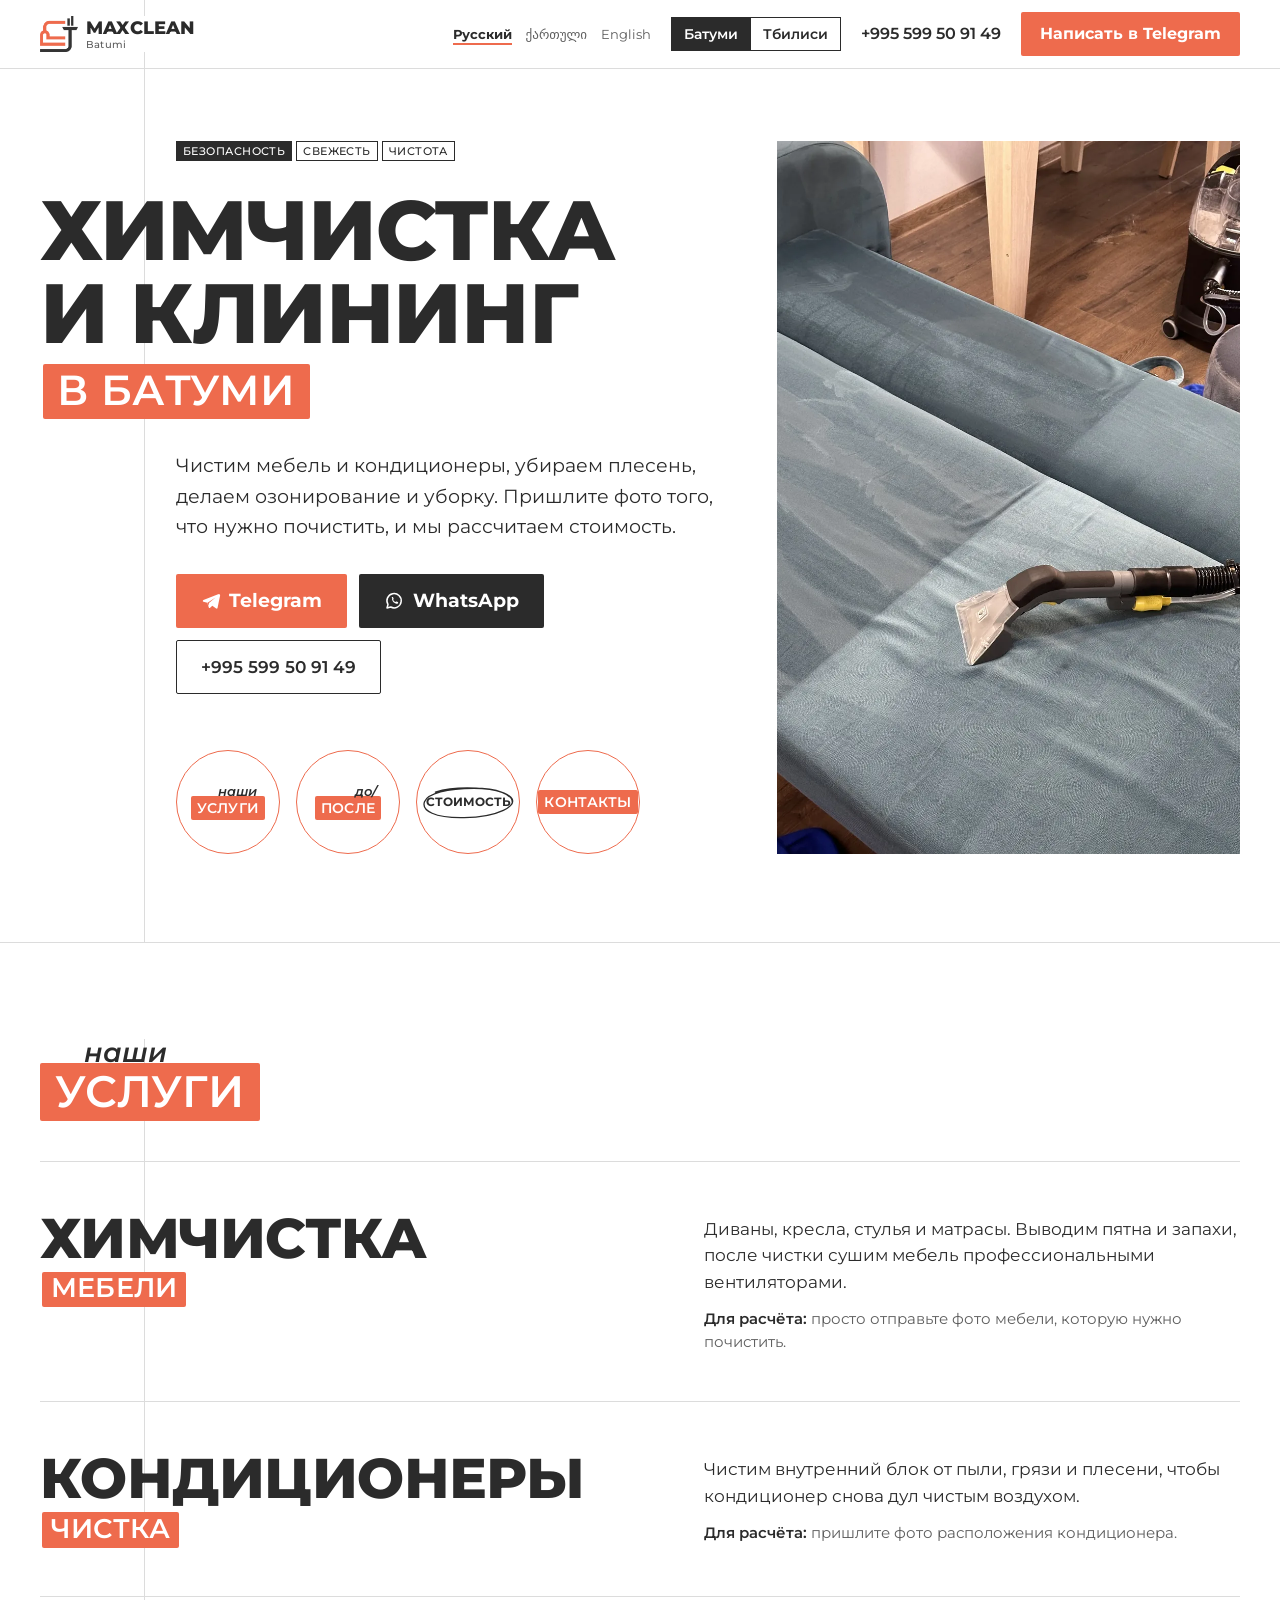
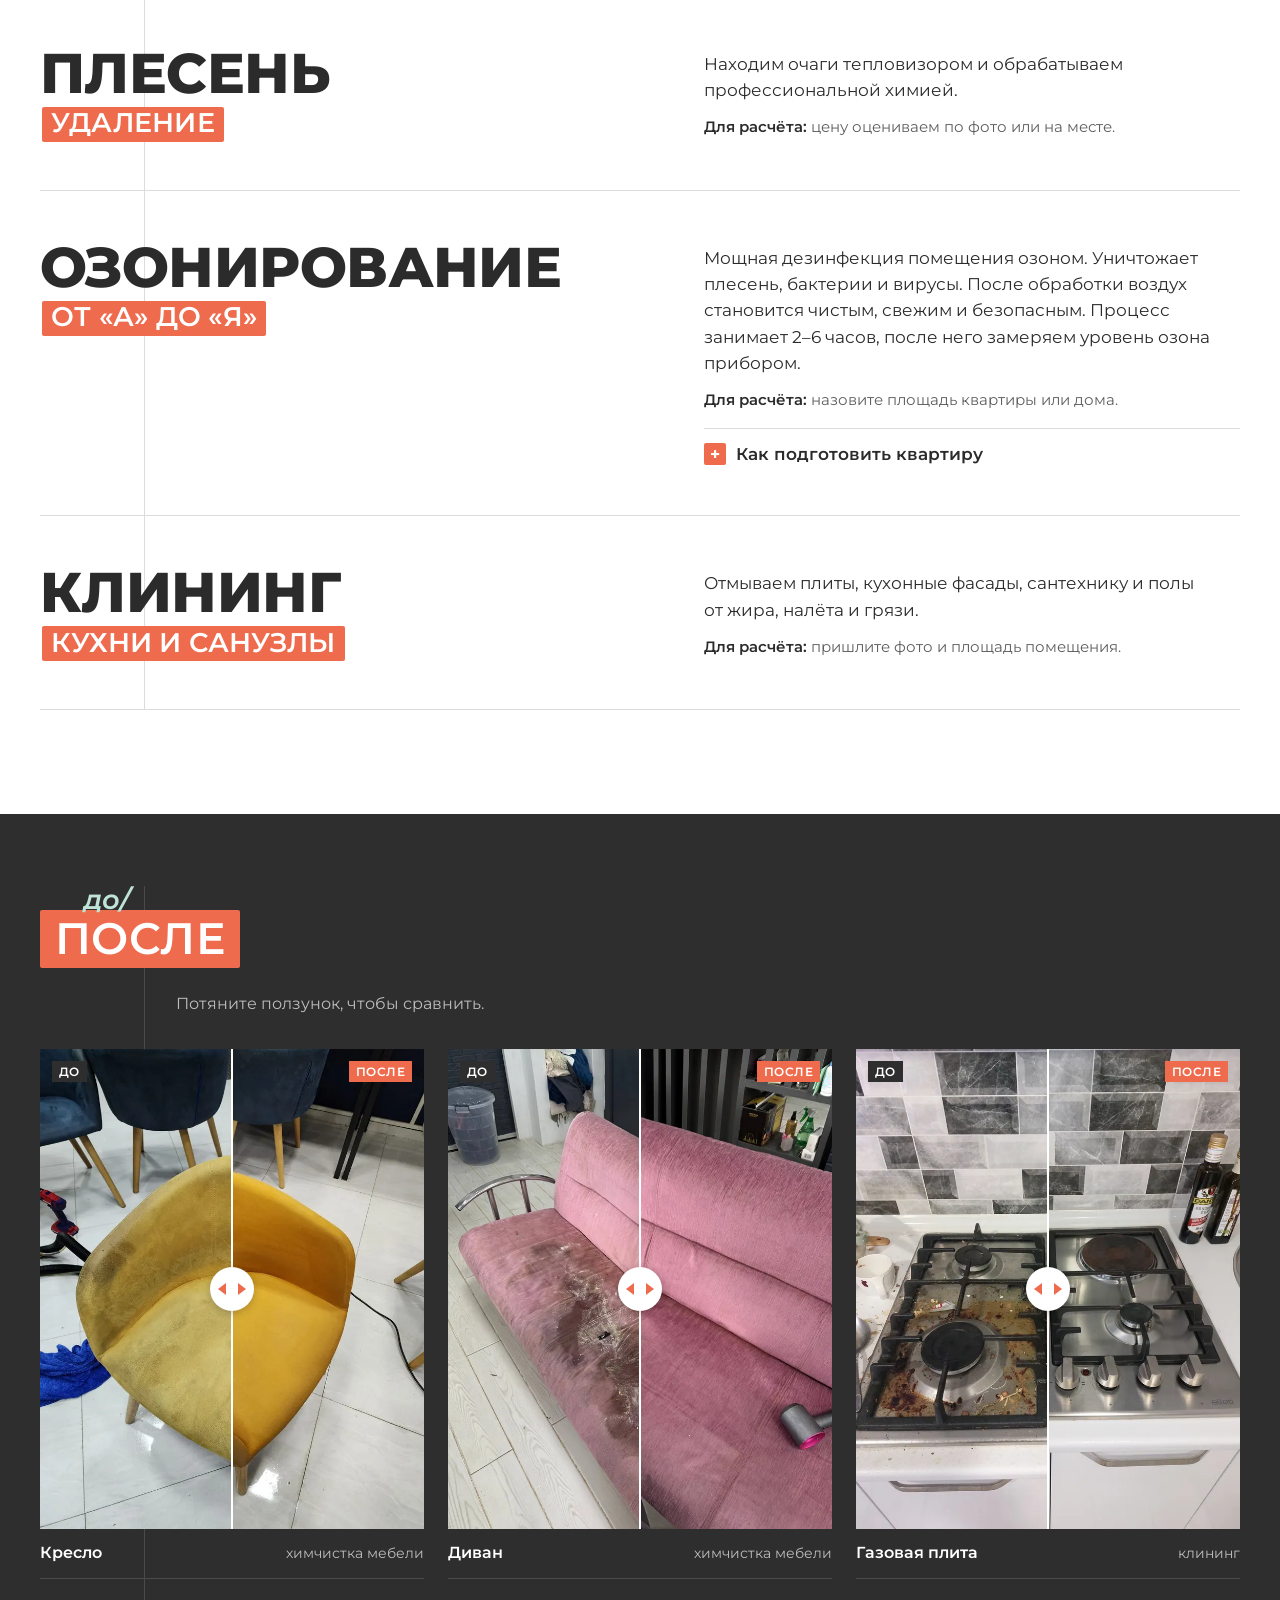
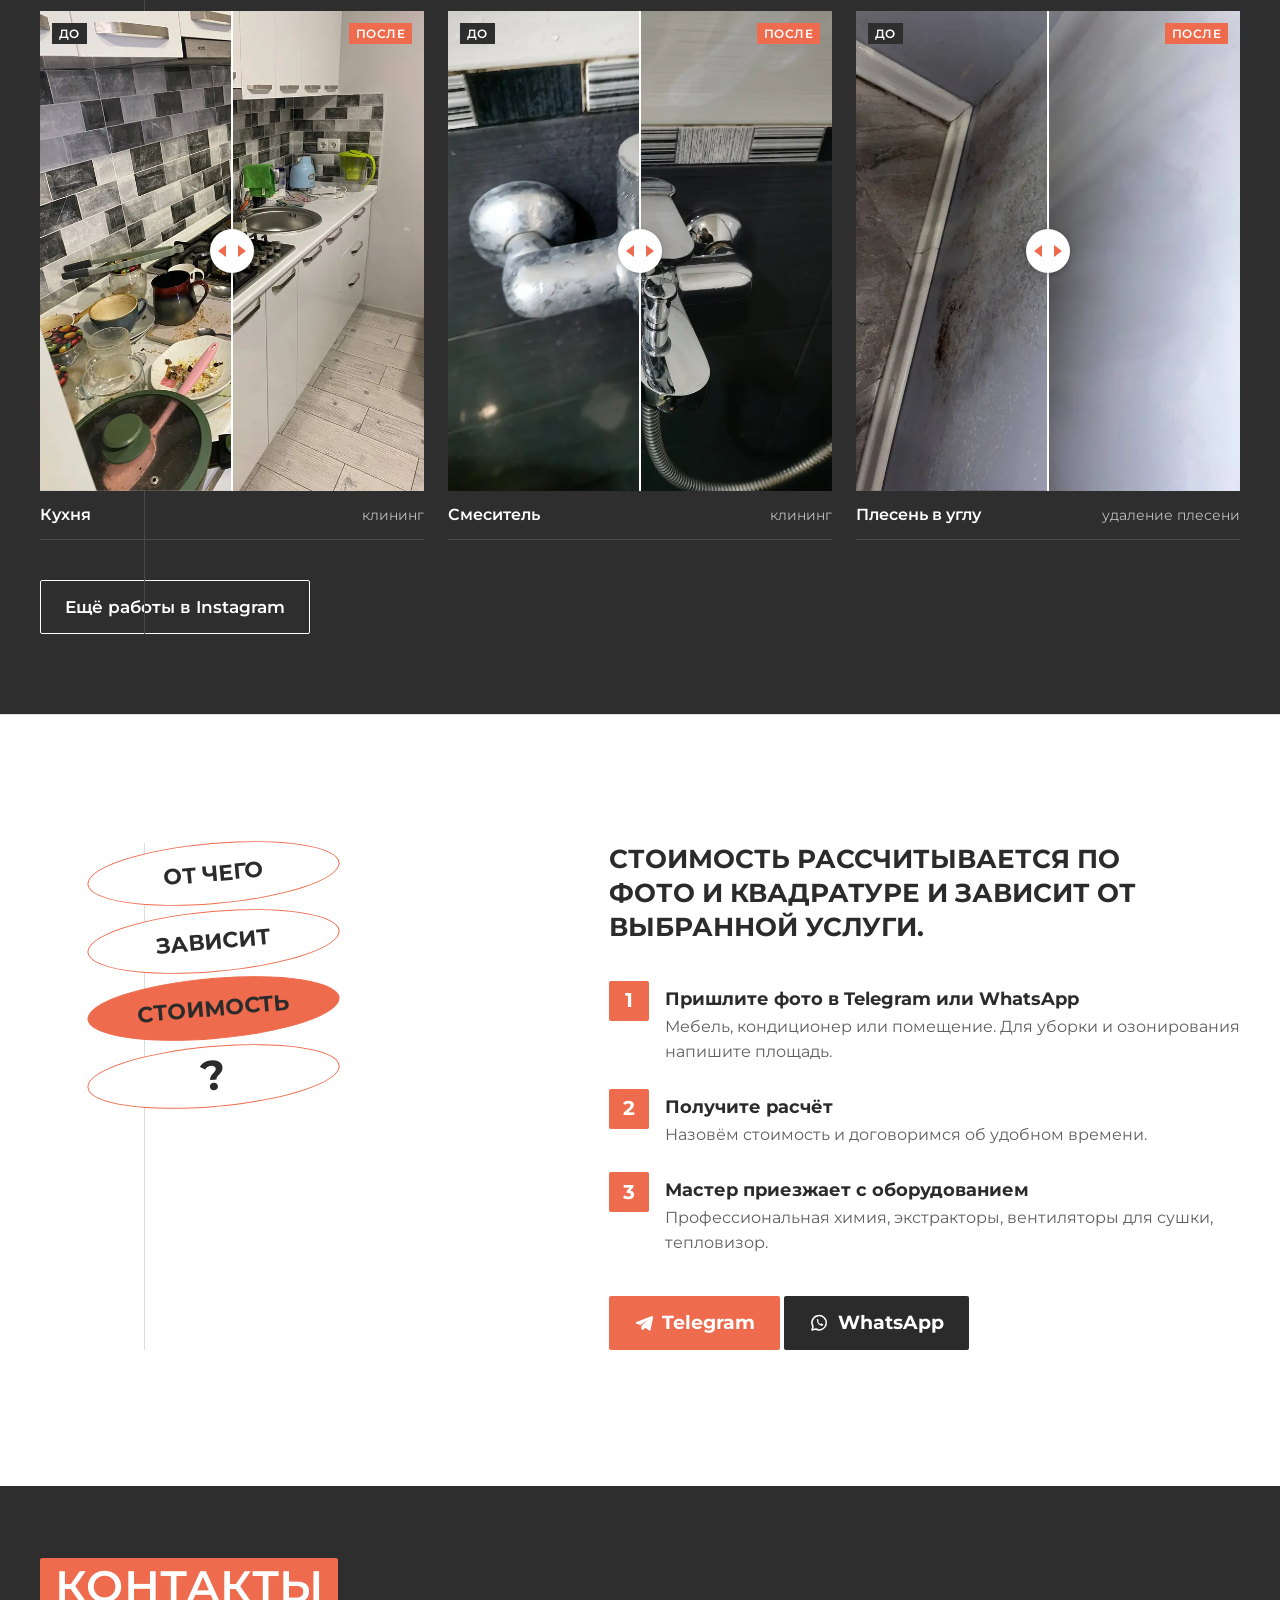
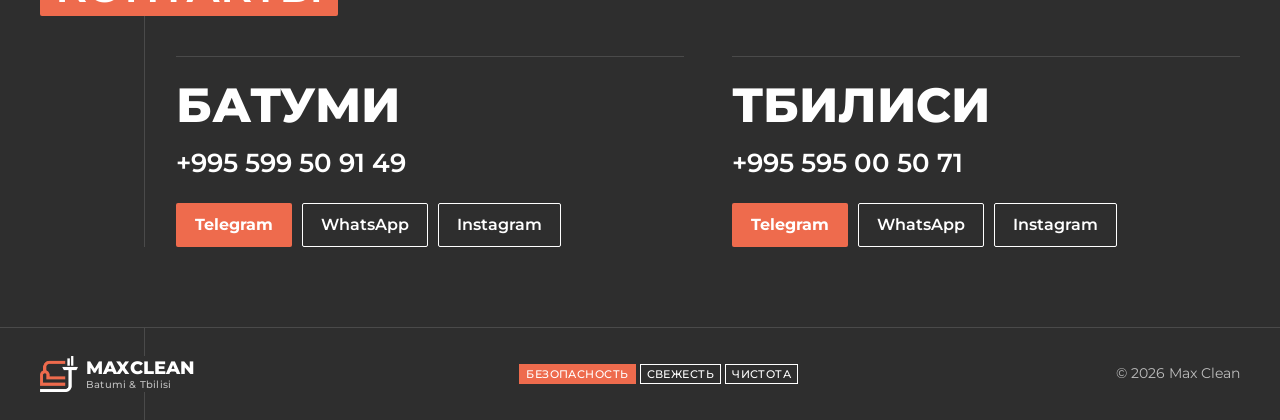
==== commit 7f1d06e1: "Грузинская и английская версии, кнопки WhatsApp Страница собирается build.py из src/page.html и tran" ====
--- a/index.html
+++ b/index.html
@@ -1,15 +1,22 @@
 <!doctype html>
+<!-- Сгенерировано build.py из src/page.html. Правьте шаблон и translations_*.json, а не этот файл. -->
 <html lang="ru">
 <head>
   <meta charset="utf-8">
   <meta name="viewport" content="width=device-width, initial-scale=1">
   <title>Max Clean — химчистка мебели и клининг в Батуми и Тбилиси</title>
-  <meta name="description" content="Химчистка мебели и матрасов, чистка кондиционеров, удаление плесени, озонирование и уборка в Батуми и Тбилиси. Пришлите фото в Telegram, рассчитаем стоимость.">
+  <meta name="description" content="Химчистка мебели и матрасов, чистка кондиционеров, удаление плесени, озонирование и уборка в Батуми и Тбилиси. Пришлите фото в Telegram или WhatsApp, рассчитаем стоимость.">
   <meta name="robots" content="index, follow">
   <link rel="canonical" href="https://zuko90-sys.github.io/maxclean/">
+  <link rel="alternate" hreflang="ru" href="https://zuko90-sys.github.io/maxclean/">
+  <link rel="alternate" hreflang="ka" href="https://zuko90-sys.github.io/maxclean/ka/">
+  <link rel="alternate" hreflang="en" href="https://zuko90-sys.github.io/maxclean/en/">
+  <link rel="alternate" hreflang="x-default" href="https://zuko90-sys.github.io/maxclean/">
   <meta property="og:type" content="website">
   <meta property="og:site_name" content="Max Clean">
   <meta property="og:locale" content="ru_RU">
+  <meta property="og:locale:alternate" content="ka_GE">
+  <meta property="og:locale:alternate" content="en_US">
   <meta property="og:title" content="Max Clean — химчистка мебели и клининг в Батуми и Тбилиси">
   <meta property="og:description" content="Химчистка диванов, кресел и матрасов, чистка кондиционеров, удаление плесени, озонирование. Пришлите фото, рассчитаем стоимость.">
   <meta property="og:url" content="https://zuko90-sys.github.io/maxclean/">
@@ -103,6 +110,7 @@
       <img class="lockup__mark" src="assets/img/logo-mark.png" alt="" width="38" height="36">
       <span class="lockup__name">MAXCLEAN<span class="lockup__city" data-bind="city-en">Batumi</span></span>
     </a>
+    <nav class="langs" aria-label="Язык сайта"><a href="./" hreflang="ru" lang="ru" aria-current="page">Русский</a><a href="ka/" hreflang="ka" lang="ka">ქართული</a><a href="en/" hreflang="en" lang="en">English</a></nav>
     <div class="top__right">
       <div class="city" role="group" aria-label="Город">
         <button type="button" class="city__btn" data-city="batumi" aria-pressed="true">Батуми</button>
@@ -128,11 +136,12 @@
         <h1 class="hero__title">
           <span class="hero__line">Химчистка</span>
           <span class="hero__line">и клининг</span>
-          <span class="plaque plaque--hero"><span data-bind="city-ru">в Батуми</span></span>
+          <span class="plaque plaque--hero"><span data-bind="city-in">в Батуми</span></span>
         </h1>
         <p class="hero__lead in">Чистим мебель и&nbsp;кондиционеры, убираем плесень, делаем озонирование и&nbsp;уборку. Пришлите фото того, что нужно почистить, и&nbsp;мы рассчитаем стоимость.</p>
         <div class="hero__cta in">
-          <a class="btn btn--primary" data-bind="tg" href="https://t.me/+995599509149" target="_blank" rel="noopener"><svg class="btn__icon" viewBox="0 0 24 24" aria-hidden="true"><path d="M21.4 3.6 2.9 10.7c-1 .4-1 1.8.1 2.1l4.6 1.4 1.8 5.6c.2.7 1.1.9 1.6.4l2.6-2.5 4.7 3.4c.6.4 1.4.1 1.6-.6l3.1-15.2c.2-1-.8-1.8-1.6-1.4ZM9.6 14.3l-.5 3.6-1.2-3.9 9.6-6.3-7.9 6.6Z"/></svg>Отправить фото<span class="sr-only"> в Telegram</span></a>
+          <a class="btn btn--primary" data-bind="tg" href="https://t.me/+995599509149" target="_blank" rel="noopener" aria-label="Отправить фото в Telegram"><svg class="btn__icon" viewBox="0 0 24 24" aria-hidden="true"><path d="M21.4 3.6 2.9 10.7c-1 .4-1 1.8.1 2.1l4.6 1.4 1.8 5.6c.2.7 1.1.9 1.6.4l2.6-2.5 4.7 3.4c.6.4 1.4.1 1.6-.6l3.1-15.2c.2-1-.8-1.8-1.6-1.4ZM9.6 14.3l-.5 3.6-1.2-3.9 9.6-6.3-7.9 6.6Z"/></svg>Telegram</a>
+          <a class="btn btn--dark" href="https://wa.me/message/7KWCWDEY33KYK1" target="_blank" rel="noopener" aria-label="Отправить фото в WhatsApp"><svg class="btn__icon" viewBox="0 0 24 24" aria-hidden="true"><path class="btn__icon-line" d="M3.6 20.4l1.2-4.2a8.6 8.6 0 1 1 3.3 3.1z"/><path d="M9.2 7.6c.2-.4.4-.4.7-.4h.5c.2 0 .4.1.5.3l.7 1.7c.1.2 0 .5-.1.6l-.5.6c-.1.1-.1.3 0 .4.6 1 1.4 1.8 2.4 2.4.1.1.3.1.4 0l.6-.5c.2-.1.4-.2.6-.1l1.7.7c.2.1.3.3.3.5v.5c0 .3-.1.5-.4.7-.5.3-1.2.5-1.9.3-2.5-.6-4.4-2.6-5-5-.2-.7 0-1.3.3-1.7z"/></svg>WhatsApp</a>
           <a class="btn btn--ghost" data-bind="tel" href="tel:+995599509149"><span data-bind="phone">+995 599 50 91 49</span></a>
         </div>
       </div>
@@ -304,7 +313,7 @@
         <p class="price__lead">Стоимость рассчитывается по фото и&nbsp;квадратуре и&nbsp;зависит от выбранной услуги.</p>
         <ol class="steps">
           <li>
-            <h3>Пришлите фото в Telegram</h3>
+            <h3>Пришлите фото в Telegram или WhatsApp</h3>
             <p>Мебель, кондиционер или помещение. Для уборки и&nbsp;озонирования напишите площадь.</p>
           </li>
           <li>
@@ -316,7 +325,8 @@
             <p>Профессиональная химия, экстракторы, вентиляторы для сушки, тепловизор.</p>
           </li>
         </ol>
-        <a class="btn btn--primary" data-bind="tg" href="https://t.me/+995599509149" target="_blank" rel="noopener"><svg class="btn__icon" viewBox="0 0 24 24" aria-hidden="true"><path d="M21.4 3.6 2.9 10.7c-1 .4-1 1.8.1 2.1l4.6 1.4 1.8 5.6c.2.7 1.1.9 1.6.4l2.6-2.5 4.7 3.4c.6.4 1.4.1 1.6-.6l3.1-15.2c.2-1-.8-1.8-1.6-1.4ZM9.6 14.3l-.5 3.6-1.2-3.9 9.6-6.3-7.9 6.6Z"/></svg>Отправить фото<span class="sr-only"> в Telegram</span></a>
+        <a class="btn btn--primary" data-bind="tg" href="https://t.me/+995599509149" target="_blank" rel="noopener" aria-label="Отправить фото в Telegram"><svg class="btn__icon" viewBox="0 0 24 24" aria-hidden="true"><path d="M21.4 3.6 2.9 10.7c-1 .4-1 1.8.1 2.1l4.6 1.4 1.8 5.6c.2.7 1.1.9 1.6.4l2.6-2.5 4.7 3.4c.6.4 1.4.1 1.6-.6l3.1-15.2c.2-1-.8-1.8-1.6-1.4ZM9.6 14.3l-.5 3.6-1.2-3.9 9.6-6.3-7.9 6.6Z"/></svg>Telegram</a>
+          <a class="btn btn--dark" href="https://wa.me/message/7KWCWDEY33KYK1" target="_blank" rel="noopener" aria-label="Отправить фото в WhatsApp"><svg class="btn__icon" viewBox="0 0 24 24" aria-hidden="true"><path class="btn__icon-line" d="M3.6 20.4l1.2-4.2a8.6 8.6 0 1 1 3.3 3.1z"/><path d="M9.2 7.6c.2-.4.4-.4.7-.4h.5c.2 0 .4.1.5.3l.7 1.7c.1.2 0 .5-.1.6l-.5.6c-.1.1-.1.3 0 .4.6 1 1.4 1.8 2.4 2.4.1.1.3.1.4 0l.6-.5c.2-.1.4-.2.6-.1l1.7.7c.2.1.3.3.3.5v.5c0 .3-.1.5-.4.7-.5.3-1.2.5-1.9.3-2.5-.6-4.4-2.6-5-5-.2-.7 0-1.3.3-1.7z"/></svg>WhatsApp</a>
       </div>
     </div>
   </section>
@@ -331,6 +341,7 @@
           <a class="cityc__phone" href="tel:+995599509149">+995 599 50 91 49</a>
           <div class="cityc__links">
             <a class="btn btn--primary btn--sm" href="https://t.me/+995599509149" target="_blank" rel="noopener">Telegram</a>
+            <a class="btn btn--ghost btn--light btn--sm" href="https://wa.me/message/7KWCWDEY33KYK1" target="_blank" rel="noopener">WhatsApp</a>
             <a class="btn btn--ghost btn--light btn--sm" href="https://www.instagram.com/max_clean_batumi/" target="_blank" rel="noopener">Instagram</a>
           </div>
         </div>
@@ -339,6 +350,7 @@
           <a class="cityc__phone" href="tel:+995595005071">+995 595 00 50 71</a>
           <div class="cityc__links">
             <a class="btn btn--primary btn--sm" href="https://t.me/+995595005071" target="_blank" rel="noopener">Telegram</a>
+            <a class="btn btn--ghost btn--light btn--sm" href="https://wa.me/message/7KWCWDEY33KYK1" target="_blank" rel="noopener">WhatsApp</a>
             <a class="btn btn--ghost btn--light btn--sm" href="https://www.instagram.com/max_clean_tbilisi/" target="_blank" rel="noopener">Instagram</a>
           </div>
         </div>
@@ -364,7 +376,8 @@
 
 <nav class="dock" aria-label="Быстрая связь">
   <a class="btn btn--primary" data-bind="tg" href="https://t.me/+995599509149" target="_blank" rel="noopener">Telegram</a>
-  <a class="btn btn--ghost" data-bind="tel" href="tel:+995599509149">Позвонить</a>
+  <a class="btn btn--dark" href="https://wa.me/message/7KWCWDEY33KYK1" target="_blank" rel="noopener">WhatsApp</a>
+  <a class="btn btn--ghost dock__call" data-bind="tel" href="tel:+995599509149" aria-label="Позвонить"><svg class="btn__icon" viewBox="0 0 24 24" aria-hidden="true"><path d="M6.6 3.6c.4-.6.9-.7 1.4-.7h1c.4 0 .8.2.9.6l1.3 3.2c.2.4 0 .9-.2 1.2l-1 1.1c-.2.2-.2.5 0 .8 1.1 1.9 2.6 3.4 4.5 4.5.3.2.6.2.8 0l1.1-1c.3-.3.8-.4 1.2-.2l3.2 1.3c.4.2.6.5.6.9v1c0 .5-.2 1-.7 1.4-1 .7-2.3.9-3.6.6-4.7-1.2-8.4-4.9-9.6-9.6-.3-1.3-.1-2.6.6-3.6z"/></svg></a>
 </nav>
 
 <script src="script.js"></script>
--- a/styles.css
+++ b/styles.css
@@ -5,6 +5,7 @@
   --white: #ffffff;
   --ink: #2b2b2b;
   --graphite: #2e2e2e;
+  --graphite-hover: #444444;
   --orange: #ee6b4d;
   --orange-hover: #e05a3c;
   --mint: #bfe3d6;
@@ -151,6 +152,9 @@
   transition: background-color var(--dur-short) var(--ease-out), color var(--dur-short) var(--ease-out), border-color var(--dur-short) var(--ease-out);
 }
 .btn__icon { width: 1.05em; height: 1.05em; flex: none; fill: currentColor; }
+.btn__icon-line { fill: none; stroke: currentColor; stroke-width: 1.8; stroke-linejoin: round; }
+.btn--dark { background: var(--ink); color: var(--white); }
+.btn--dark:hover { background: var(--graphite-hover); }
 @media (max-width: 479px) { .btn { padding: 0 18px; } }
 .btn--primary { background: var(--orange); color: var(--white); }
 .btn--primary:hover { background: var(--orange-hover); }
@@ -204,7 +208,28 @@
 .top__phone:hover { color: var(--orange-hover); }
 .top__tg { display: none; }
 @media (min-width: 768px) { .top__tg { display: inline-flex; } }
-@media (min-width: 1100px) { .top__phone { display: inline; } }
+@media (min-width: 1280px) { .top__phone { display: inline; } }
+
+/* Переключатель языка: на узких экранах — отдельной строкой над шапкой */
+.top__bar { flex-wrap: wrap; }
+.langs {
+  order: -1;
+  flex-basis: 100%;
+  display: flex;
+  justify-content: flex-end;
+  gap: 14px;
+  padding-top: 8px;
+  font-size: 0.8125rem;
+  line-height: 1;
+}
+.langs a { text-decoration: none; color: var(--muted); padding: 4px 0; }
+.langs a:hover { color: var(--ink); }
+.langs a[aria-current="page"] { color: var(--ink); font-weight: 700; box-shadow: inset 0 -2px 0 var(--orange); }
+@media (min-width: 1100px) {
+  .top__bar { flex-wrap: nowrap; }
+  .langs { order: 0; flex-basis: auto; margin-left: auto; padding-top: 0; }
+  .top__right { margin-left: 8px; }
+}
 
 .city { display: flex; }
 .city__btn {
@@ -218,9 +243,10 @@
 .city__btn + .city__btn { border-left: 0; }
 @media (max-width: 359px) {
   .top__bar { gap: 8px; }
-  .lockup__mark { width: 32px; }
-  .lockup__name { font-size: 1rem; }
-  .city__btn { padding: 8px 8px; font-size: 0.8125rem; }
+  .lockup { gap: 6px; padding-right: 0; }
+  .lockup__mark { width: 28px; }
+  .lockup__name { font-size: 0.9375rem; }
+  .city__btn { padding: 8px 6px; font-size: 0.8125rem; }
 }
 .city__btn[aria-pressed="true"] { background: var(--ink); color: var(--white); }
 
@@ -579,20 +605,41 @@
   left: 0; right: 0; bottom: 0;
   z-index: 20;
   display: grid;
-  grid-template-columns: 1.3fr 1fr;
+  grid-template-columns: 1fr 1fr 52px;
   gap: 8px;
   padding: 10px var(--gutter) calc(10px + env(safe-area-inset-bottom));
   background: var(--white);
   border-top: 1px solid var(--line);
 }
-.dock .btn { min-height: 48px; padding: 0 12px; font-size: 1.1875rem; }
-.dock .btn--ghost { font-size: 1rem; }
+.dock .btn { min-height: 48px; padding: 0 8px; font-size: 1.1875rem; }
+.dock__call { padding: 0; }
+.dock__call .btn__icon { width: 22px; height: 22px; }
+@media (max-width: 359px) {
+  .dock { grid-template-columns: minmax(0, 1fr) minmax(0, 1fr) 44px; }
+  .dock .btn { padding: 0 4px; letter-spacing: -0.01em; }
+}
 body { padding-bottom: 72px; }
 @media (min-width: 768px) {
   .dock { display: none; }
   body { padding-bottom: 0; }
 }
 
+/* ---------- Языковые версии ---------- */
+/* Грузинский: свой шрифт для грузинских букв и без заглавных (у мхедрули нет регистра) */
+:root:lang(ka) { --font: "Montserrat", "Noto Sans Georgian", system-ui, -apple-system, "Segoe UI", sans-serif; }
+:lang(ka) .hero__title,
+:lang(ka) .svc__title,
+:lang(ka) .cityc__name,
+:lang(ka) .plaque,
+:lang(ka) .tag,
+:lang(ka) .pill,
+:lang(ka) .price__lead,
+:lang(ka) .hl__word,
+:lang(ka) .ba__tag { text-transform: none; letter-spacing: 0; }
+/* В английском и грузинском заголовки длиннее — первый экран чуть мельче */
+:lang(en) .hero__title,
+:lang(ka) .hero__title { font-size: clamp(2.1rem, 0.6rem + 4.6vw, 4.5rem); }
+
 /* ---------- Движение: только смена города в плашке ---------- */
 @keyframes word-in {
   from { transform: translateY(100%); }
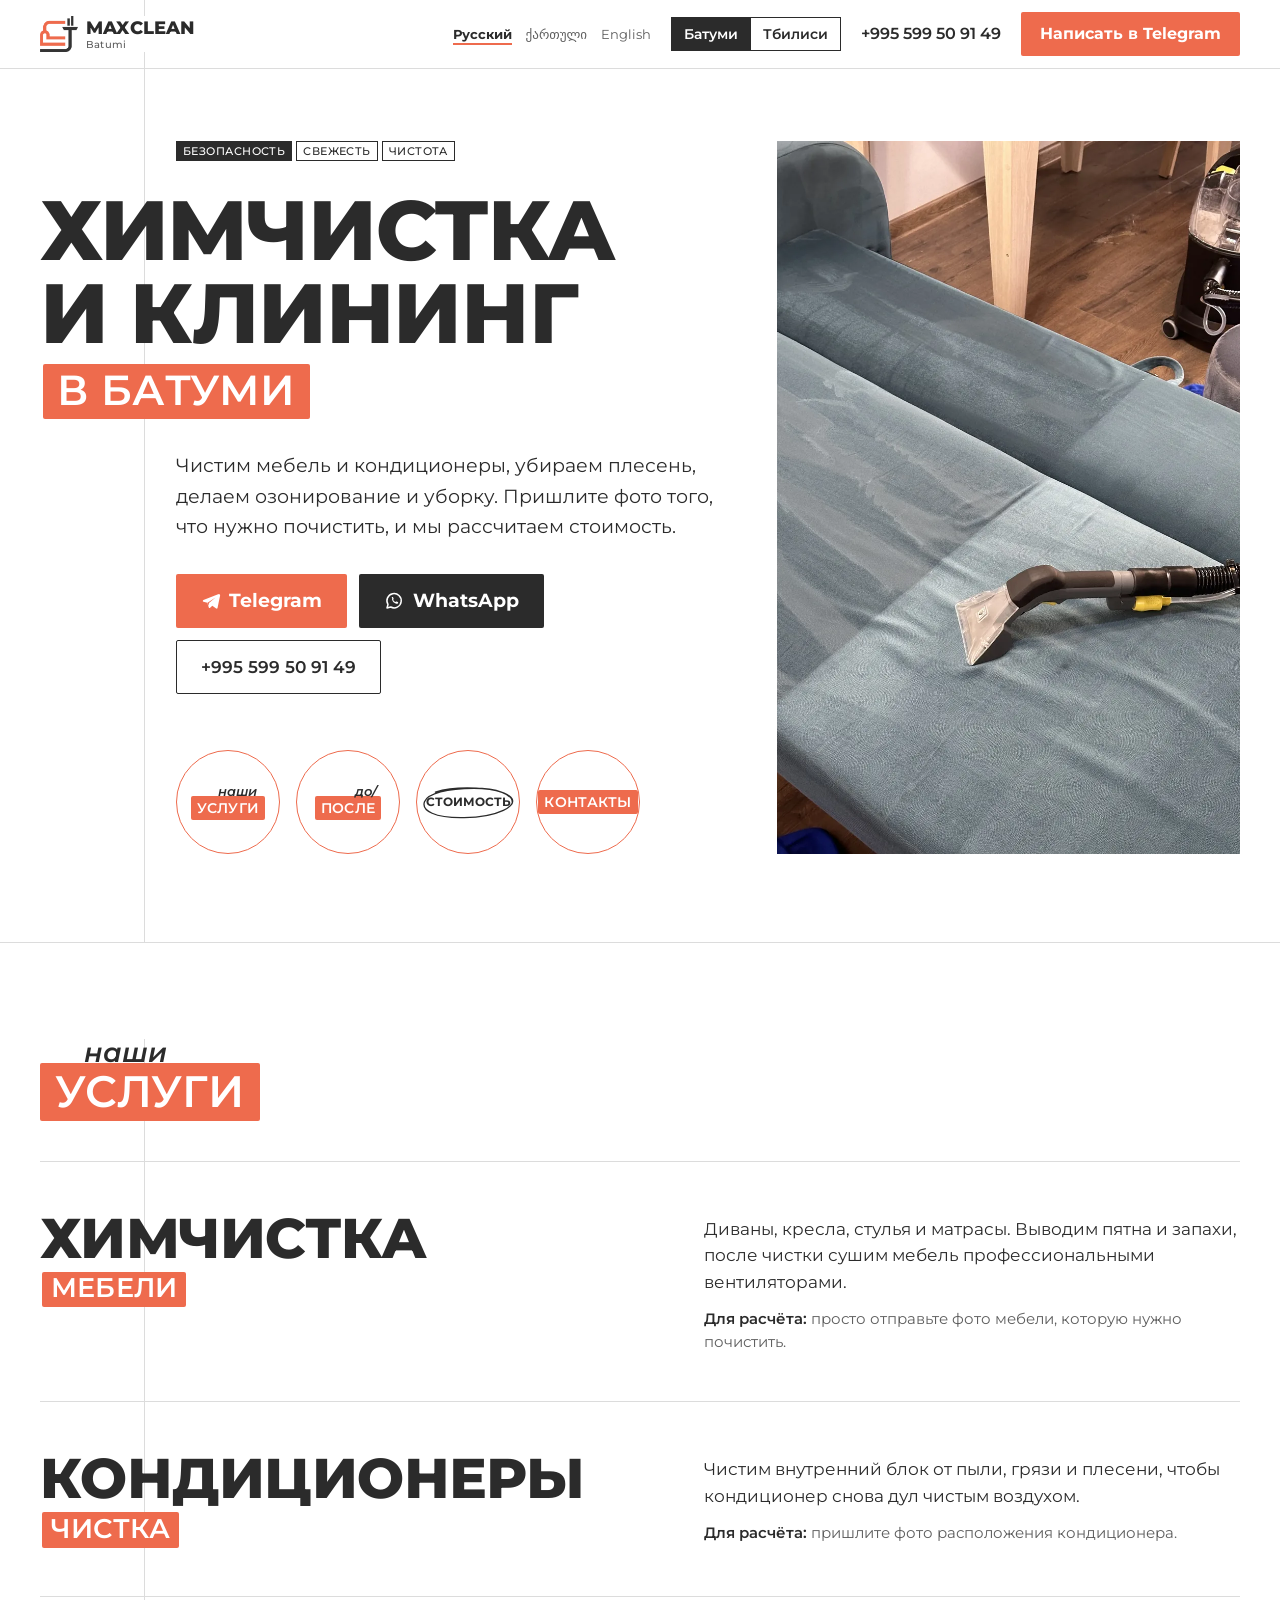
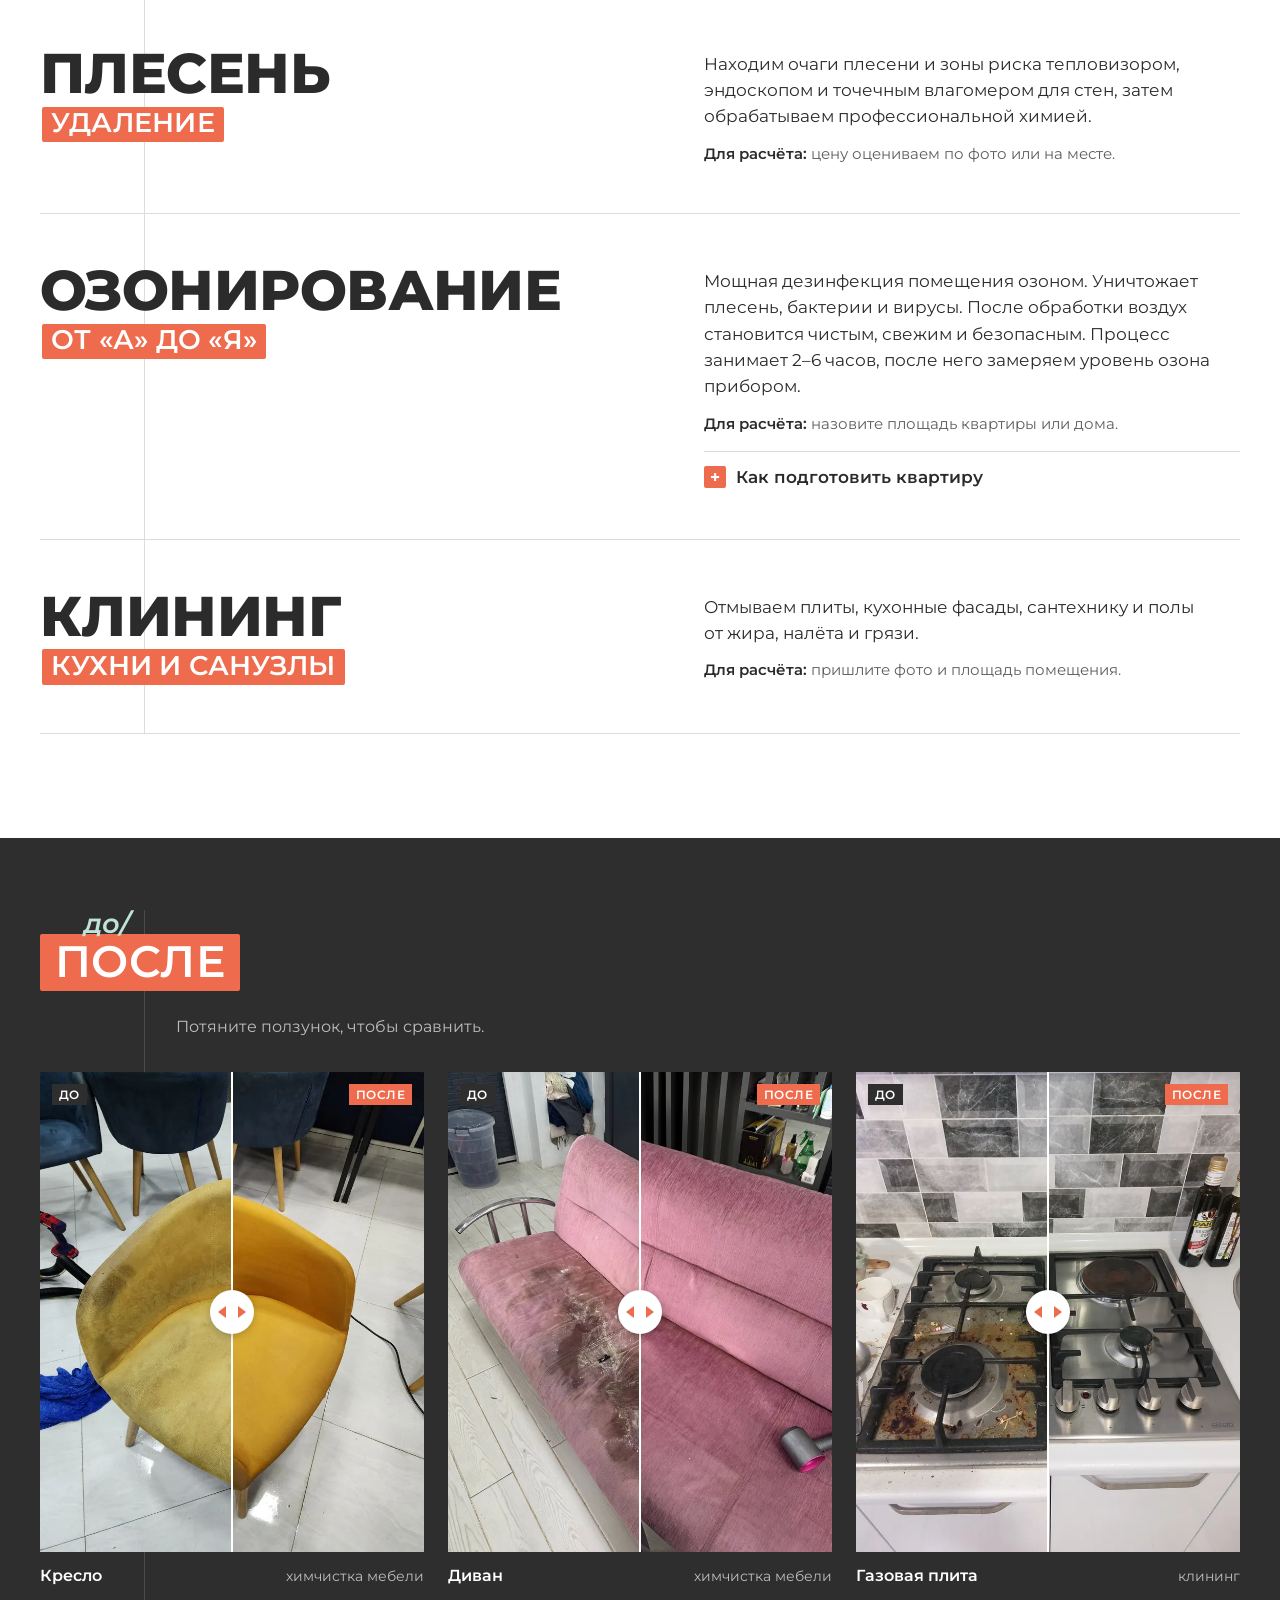
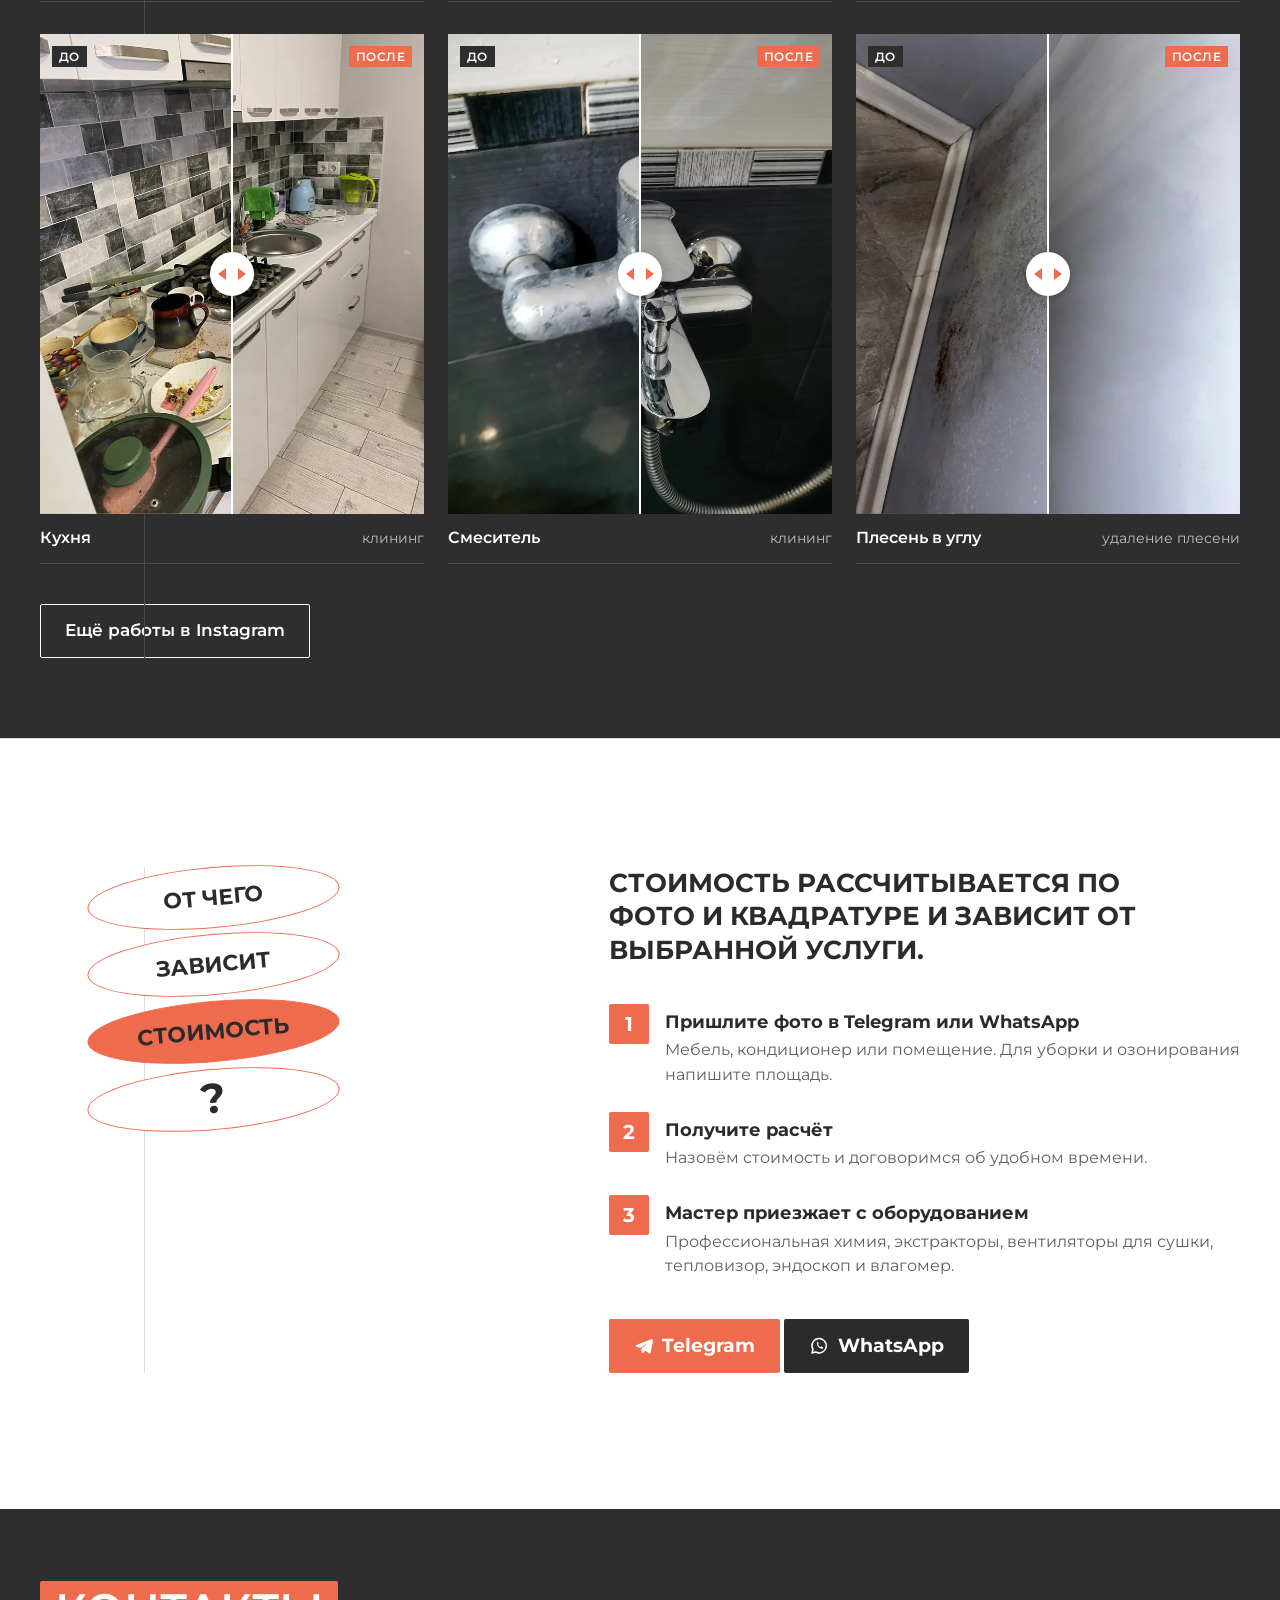
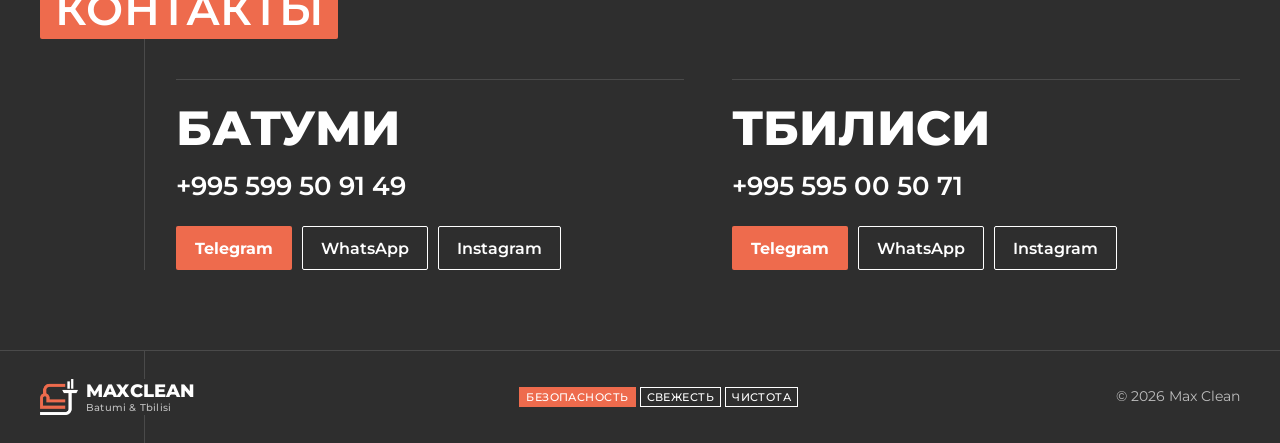
==== commit 5f881e24: "Плесень: поиск тепловизором, эндоскопом и влагомером Владелец уточнил оборудование: очаги и зоны рис" ====
--- a/index.html
+++ b/index.html
@@ -7,11 +7,11 @@
   <title>Max Clean — химчистка мебели и клининг в Батуми и Тбилиси</title>
   <meta name="description" content="Химчистка мебели и матрасов, чистка кондиционеров, удаление плесени, озонирование и уборка в Батуми и Тбилиси. Пришлите фото в Telegram или WhatsApp, рассчитаем стоимость.">
   <meta name="robots" content="index, follow">
-  <link rel="canonical" href="https://zuko90-sys.github.io/maxclean/">
-  <link rel="alternate" hreflang="ru" href="https://zuko90-sys.github.io/maxclean/">
-  <link rel="alternate" hreflang="ka" href="https://zuko90-sys.github.io/maxclean/ka/">
-  <link rel="alternate" hreflang="en" href="https://zuko90-sys.github.io/maxclean/en/">
-  <link rel="alternate" hreflang="x-default" href="https://zuko90-sys.github.io/maxclean/">
+  <link rel="canonical" href="https://maxclean.ge/">
+  <link rel="alternate" hreflang="ru" href="https://maxclean.ge/">
+  <link rel="alternate" hreflang="ka" href="https://maxclean.ge/ka/">
+  <link rel="alternate" hreflang="en" href="https://maxclean.ge/en/">
+  <link rel="alternate" hreflang="x-default" href="https://maxclean.ge/">
   <meta property="og:type" content="website">
   <meta property="og:site_name" content="Max Clean">
   <meta property="og:locale" content="ru_RU">
@@ -19,8 +19,8 @@
   <meta property="og:locale:alternate" content="en_US">
   <meta property="og:title" content="Max Clean — химчистка мебели и клининг в Батуми и Тбилиси">
   <meta property="og:description" content="Химчистка диванов, кресел и матрасов, чистка кондиционеров, удаление плесени, озонирование. Пришлите фото, рассчитаем стоимость.">
-  <meta property="og:url" content="https://zuko90-sys.github.io/maxclean/">
-  <meta property="og:image" content="https://zuko90-sys.github.io/maxclean/og-image.jpg">
+  <meta property="og:url" content="https://maxclean.ge/">
+  <meta property="og:image" content="https://maxclean.ge/og-image.jpg">
   <meta property="og:image:width" content="1200">
   <meta property="og:image:height" content="630">
   <meta property="og:image:alt" content="Max Clean: химчистка и клининг в Батуми и Тбилиси">
@@ -31,19 +31,19 @@
     "@graph": [
       {
         "@type": "WebSite",
-        "@id": "https://zuko90-sys.github.io/maxclean/#site",
-        "url": "https://zuko90-sys.github.io/maxclean/",
+        "@id": "https://maxclean.ge/#site",
+        "url": "https://maxclean.ge/",
         "name": "Max Clean",
         "inLanguage": "ru",
-        "publisher": { "@id": "https://zuko90-sys.github.io/maxclean/#org" }
+        "publisher": { "@id": "https://maxclean.ge/#org" }
       },
       {
         "@type": "Organization",
-        "@id": "https://zuko90-sys.github.io/maxclean/#org",
+        "@id": "https://maxclean.ge/#org",
         "name": "Max Clean",
         "alternateName": ["MaxClean", "Макс Клин", "Max Clean Batumi", "Max Clean Tbilisi"],
-        "url": "https://zuko90-sys.github.io/maxclean/",
-        "logo": "https://zuko90-sys.github.io/maxclean/assets/img/logo-full.png",
+        "url": "https://maxclean.ge/",
+        "logo": "https://maxclean.ge/assets/img/logo-full.png",
         "sameAs": [
           "https://www.instagram.com/max_clean_batumi/",
           "https://www.instagram.com/max_clean_tbilisi/"
@@ -51,37 +51,37 @@
       },
       {
         "@type": "LocalBusiness",
-        "@id": "https://zuko90-sys.github.io/maxclean/#batumi",
+        "@id": "https://maxclean.ge/#batumi",
         "name": "Max Clean — Батуми",
         "description": "Химчистка мебели и матрасов, чистка кондиционеров, удаление плесени, озонирование и клининг в Батуми.",
-        "url": "https://zuko90-sys.github.io/maxclean/",
-        "image": "https://zuko90-sys.github.io/maxclean/og-image.jpg",
-        "logo": "https://zuko90-sys.github.io/maxclean/assets/img/logo-full.png",
+        "url": "https://maxclean.ge/",
+        "image": "https://maxclean.ge/og-image.jpg",
+        "logo": "https://maxclean.ge/assets/img/logo-full.png",
         "telephone": "+995599509149",
         "address": { "@type": "PostalAddress", "addressLocality": "Батуми", "addressCountry": "GE" },
         "areaServed": { "@type": "City", "name": "Батуми" },
-        "parentOrganization": { "@id": "https://zuko90-sys.github.io/maxclean/#org" },
+        "parentOrganization": { "@id": "https://maxclean.ge/#org" },
         "sameAs": ["https://www.instagram.com/max_clean_batumi/"],
-        "hasOfferCatalog": { "@id": "https://zuko90-sys.github.io/maxclean/#services" }
+        "hasOfferCatalog": { "@id": "https://maxclean.ge/#services" }
       },
       {
         "@type": "LocalBusiness",
-        "@id": "https://zuko90-sys.github.io/maxclean/#tbilisi",
+        "@id": "https://maxclean.ge/#tbilisi",
         "name": "Max Clean — Тбилиси",
         "description": "Химчистка мебели и матрасов, чистка кондиционеров, удаление плесени, озонирование и клининг в Тбилиси.",
-        "url": "https://zuko90-sys.github.io/maxclean/",
-        "image": "https://zuko90-sys.github.io/maxclean/og-image.jpg",
-        "logo": "https://zuko90-sys.github.io/maxclean/assets/img/logo-full.png",
+        "url": "https://maxclean.ge/",
+        "image": "https://maxclean.ge/og-image.jpg",
+        "logo": "https://maxclean.ge/assets/img/logo-full.png",
         "telephone": "+995595005071",
         "address": { "@type": "PostalAddress", "addressLocality": "Тбилиси", "addressCountry": "GE" },
         "areaServed": { "@type": "City", "name": "Тбилиси" },
-        "parentOrganization": { "@id": "https://zuko90-sys.github.io/maxclean/#org" },
+        "parentOrganization": { "@id": "https://maxclean.ge/#org" },
         "sameAs": ["https://www.instagram.com/max_clean_tbilisi/"],
-        "hasOfferCatalog": { "@id": "https://zuko90-sys.github.io/maxclean/#services" }
+        "hasOfferCatalog": { "@id": "https://maxclean.ge/#services" }
       },
       {
         "@type": "OfferCatalog",
-        "@id": "https://zuko90-sys.github.io/maxclean/#services",
+        "@id": "https://maxclean.ge/#services",
         "name": "Услуги Max Clean",
         "itemListElement": [
           { "@type": "Offer", "itemOffered": { "@type": "Service", "name": "Химчистка мебели и матрасов", "description": "Диваны, кресла, стулья и матрасы. Стоимость по фото мебели." } },
@@ -185,7 +185,7 @@
         <li class="svc__row">
           <h3 class="svc__title">Плесень<span class="plaque">удаление</span></h3>
           <div class="svc__body">
-            <p>Находим очаги тепловизором и&nbsp;обрабатываем профессиональной химией.</p>
+            <p>Находим очаги плесени и&nbsp;зоны риска тепловизором, эндоскопом и&nbsp;точечным влагомером для стен, затем обрабатываем профессиональной химией.</p>
             <p class="svc__calc"><b>Для расчёта:</b> цену оцениваем по фото или на&nbsp;месте.</p>
           </div>
         </li>
@@ -322,7 +322,7 @@
           </li>
           <li>
             <h3>Мастер приезжает с оборудованием</h3>
-            <p>Профессиональная химия, экстракторы, вентиляторы для сушки, тепловизор.</p>
+            <p>Профессиональная химия, экстракторы, вентиляторы для сушки, тепловизор, эндоскоп и&nbsp;влагомер.</p>
           </li>
         </ol>
         <a class="btn btn--primary" data-bind="tg" href="https://t.me/+995599509149" target="_blank" rel="noopener" aria-label="Отправить фото в Telegram"><svg class="btn__icon" viewBox="0 0 24 24" aria-hidden="true"><path d="M21.4 3.6 2.9 10.7c-1 .4-1 1.8.1 2.1l4.6 1.4 1.8 5.6c.2.7 1.1.9 1.6.4l2.6-2.5 4.7 3.4c.6.4 1.4.1 1.6-.6l3.1-15.2c.2-1-.8-1.8-1.6-1.4ZM9.6 14.3l-.5 3.6-1.2-3.9 9.6-6.3-7.9 6.6Z"/></svg>Telegram</a>
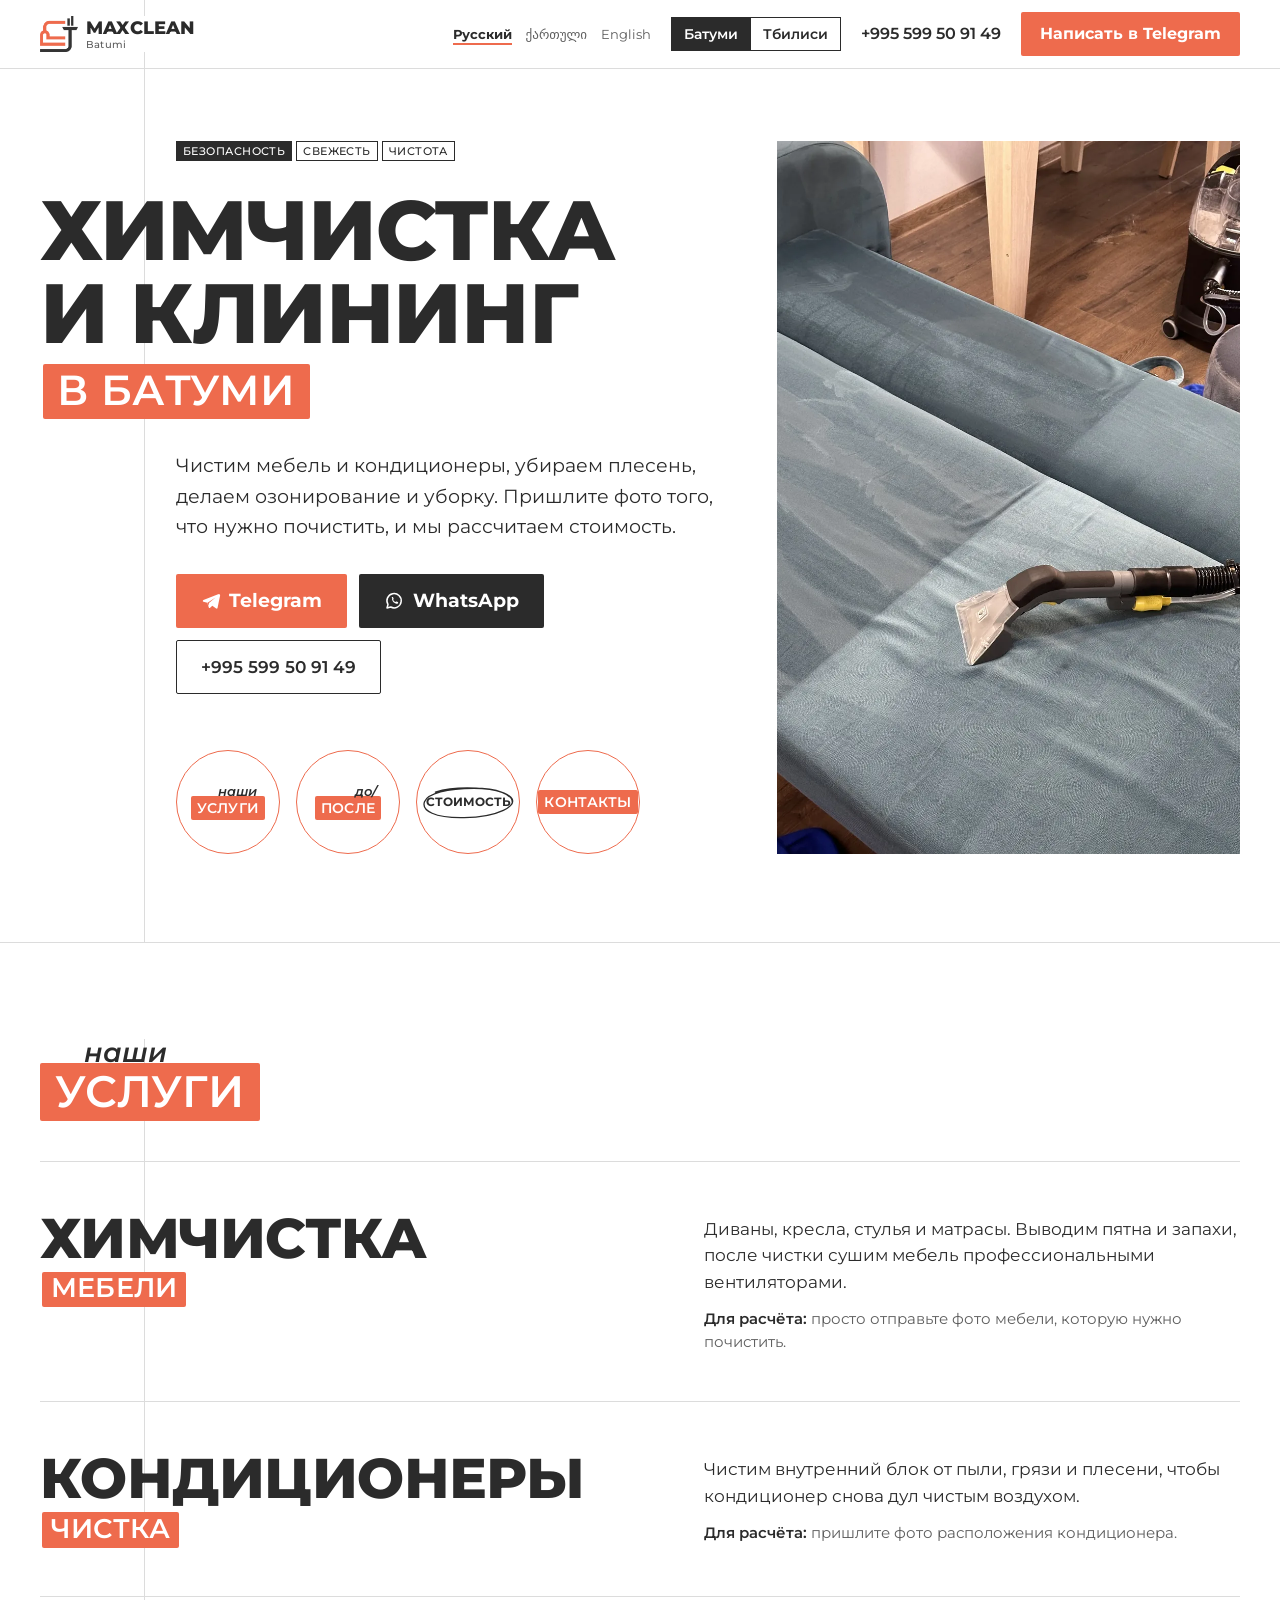
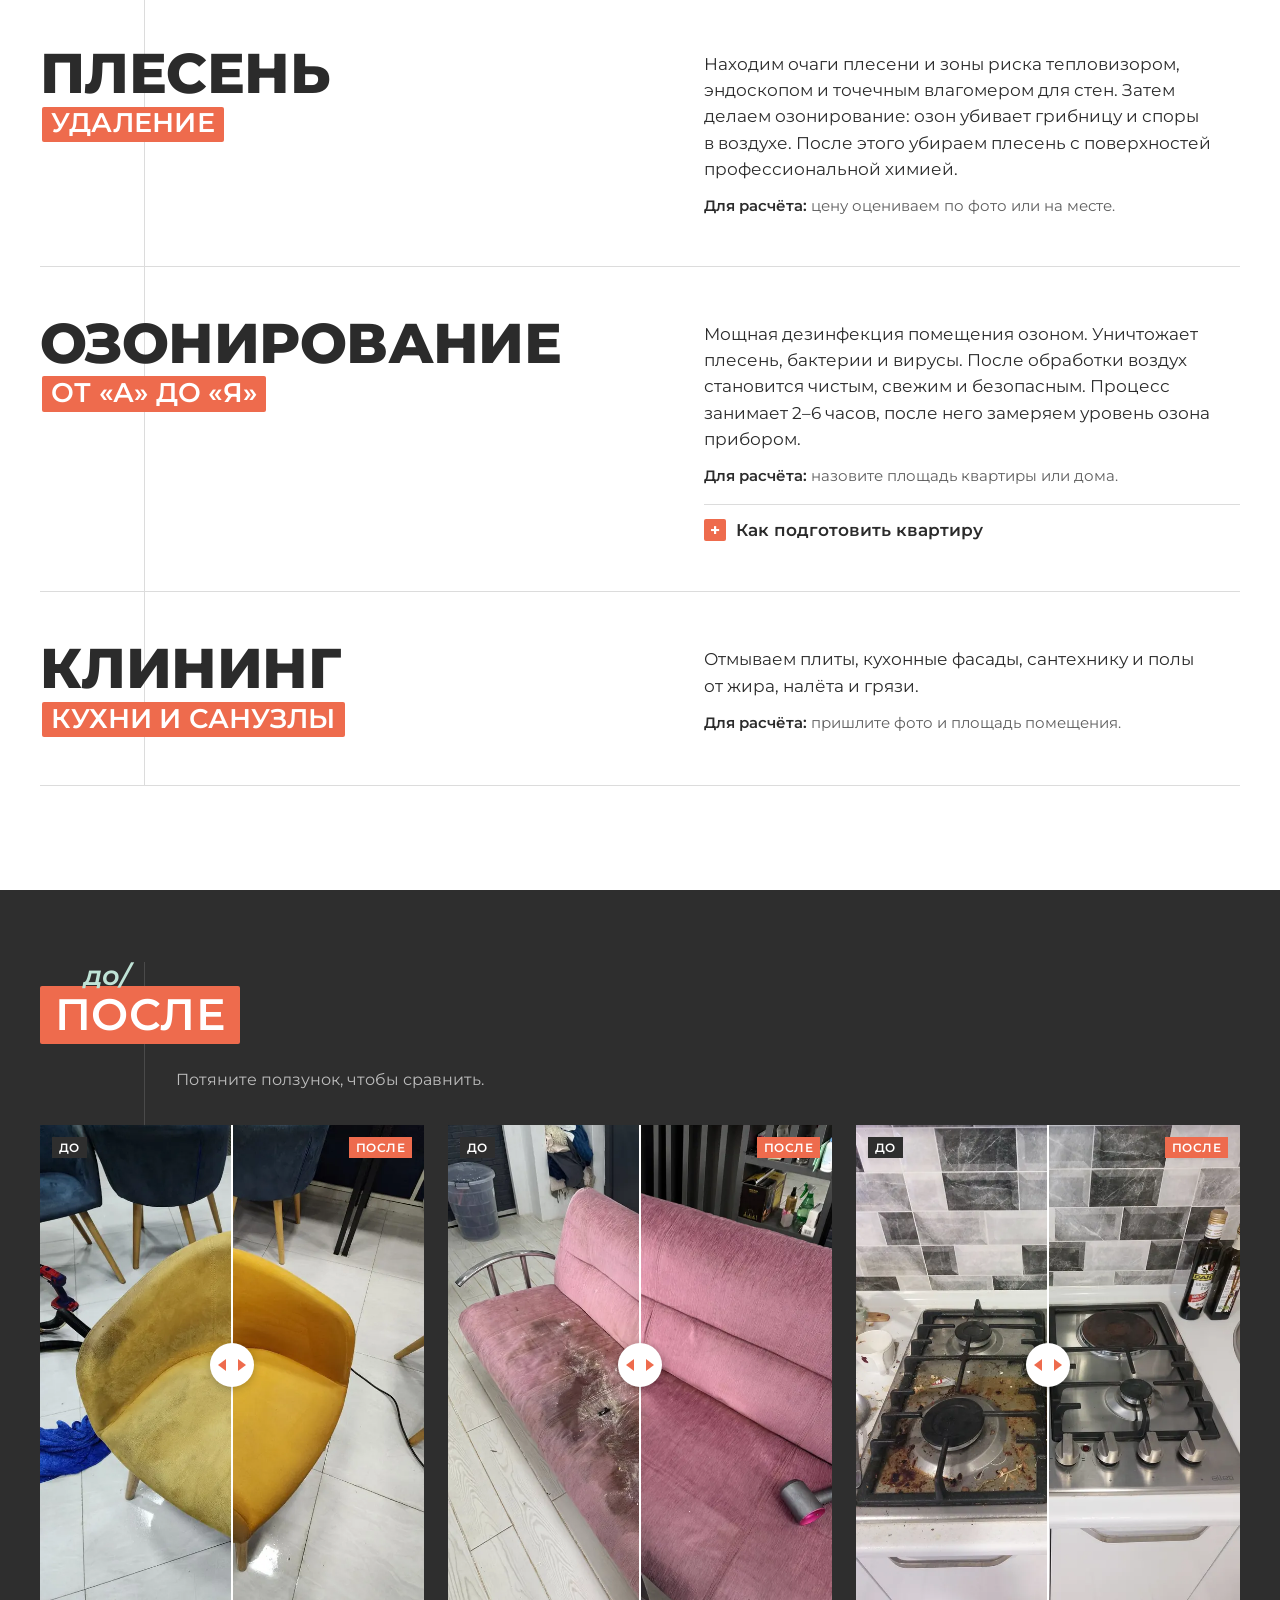
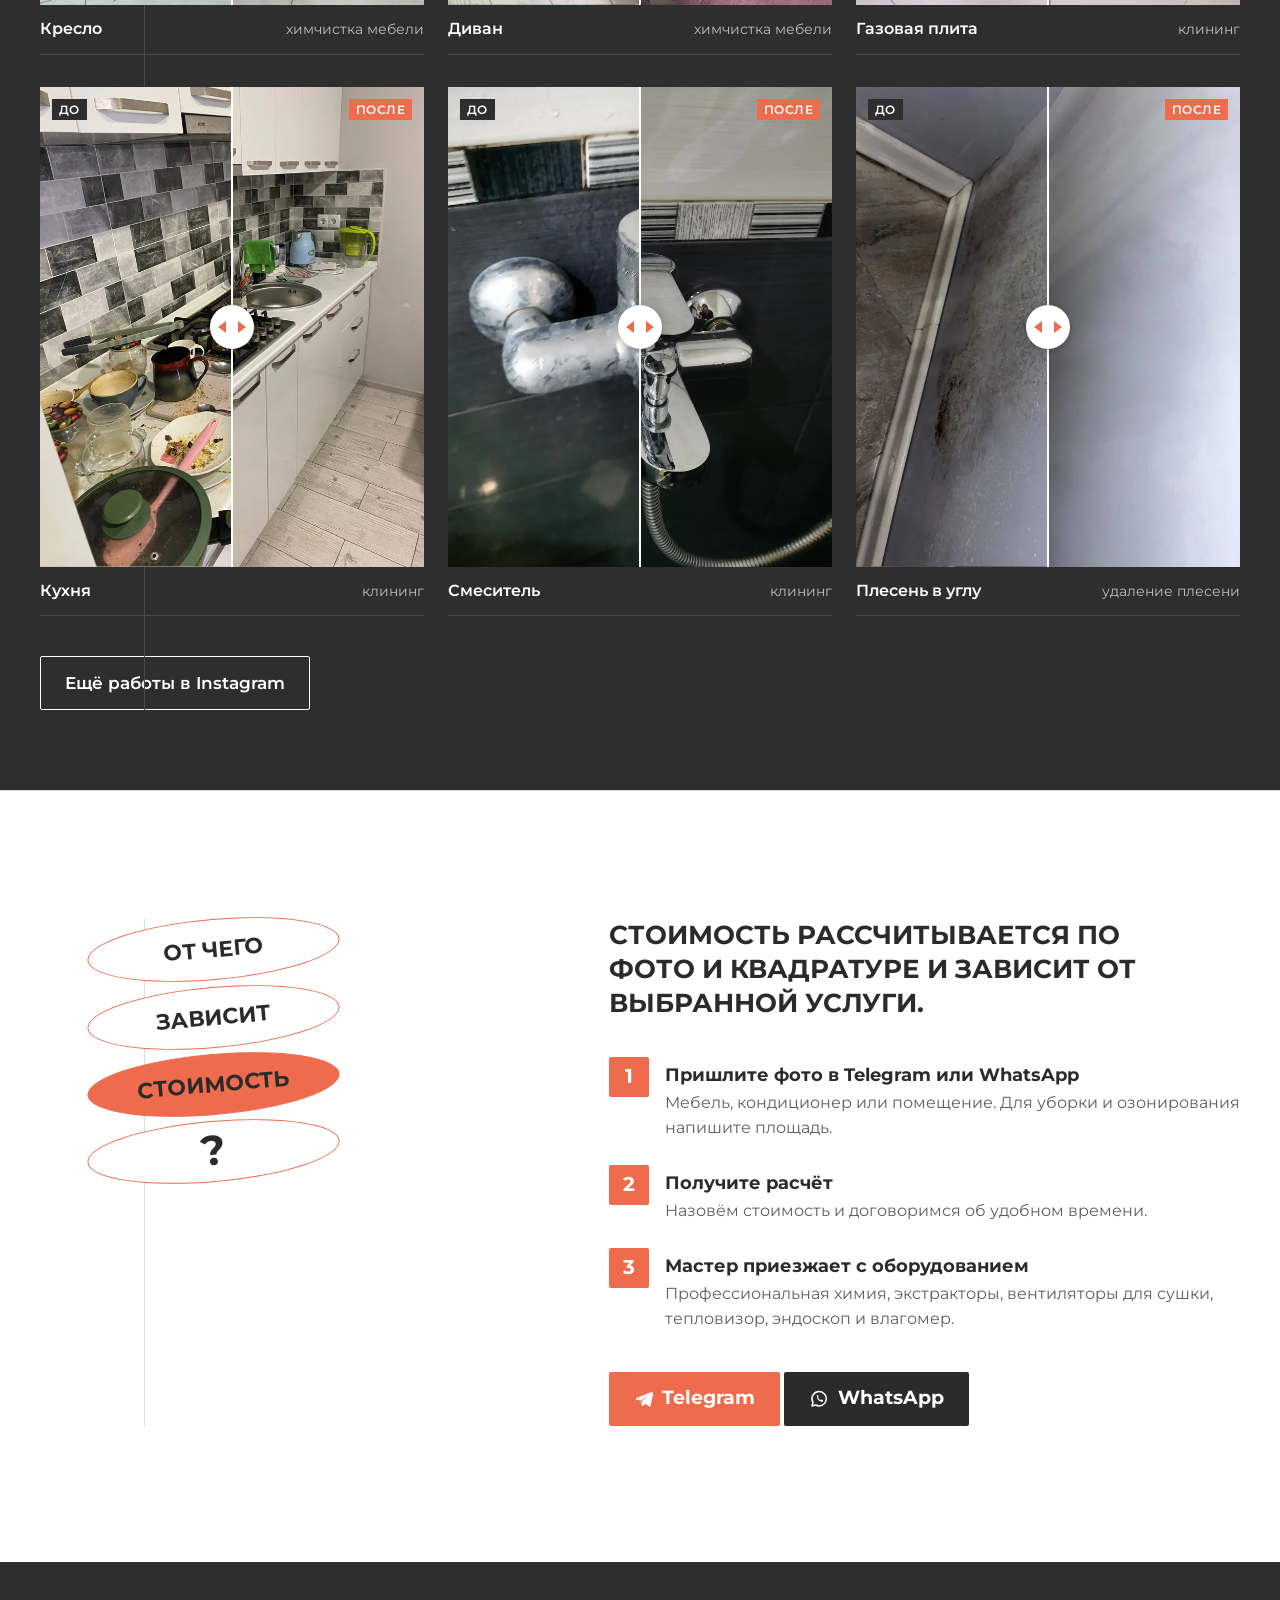
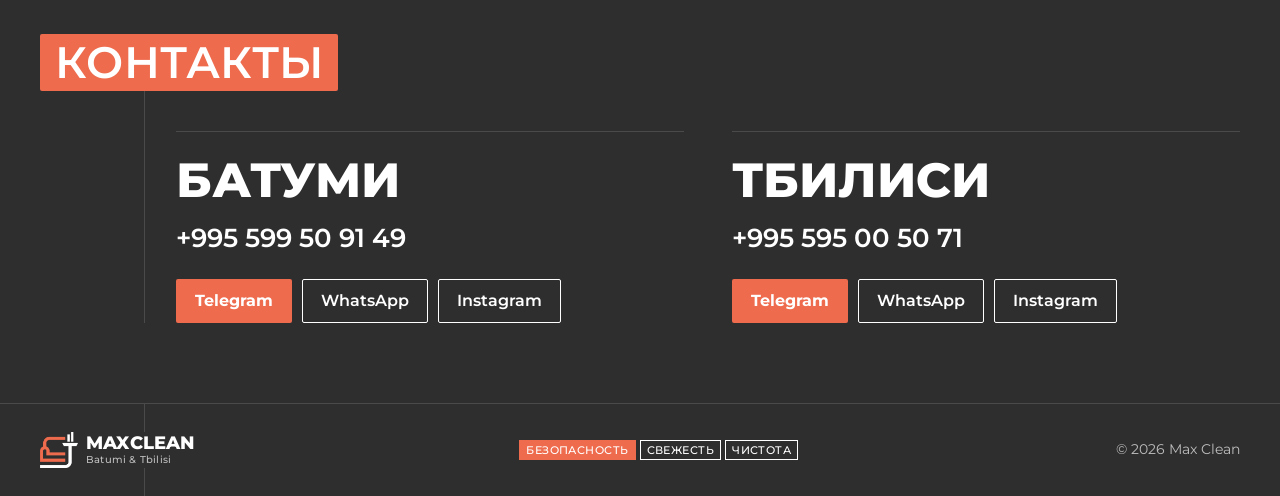
==== commit 06784194: "Плесень: поиск, озонирование против грибницы и спор, удаление Владелец описал процесс: очаги и зоны " ====
--- a/index.html
+++ b/index.html
@@ -86,7 +86,7 @@
         "itemListElement": [
           { "@type": "Offer", "itemOffered": { "@type": "Service", "name": "Химчистка мебели и матрасов", "description": "Диваны, кресла, стулья и матрасы. Стоимость по фото мебели." } },
           { "@type": "Offer", "itemOffered": { "@type": "Service", "name": "Чистка кондиционеров", "description": "Чистка внутреннего блока. Стоимость по фото расположения кондиционера." } },
-          { "@type": "Offer", "itemOffered": { "@type": "Service", "name": "Удаление плесени", "description": "Обработка профессиональной химией. Цена по фото или на месте." } },
+          { "@type": "Offer", "itemOffered": { "@type": "Service", "name": "Удаление плесени", "description": "Поиск очагов тепловизором, эндоскопом и влагомером, озонирование против грибницы и спор, удаление плесени профессиональной химией. Цена по фото или на месте." } },
           { "@type": "Offer", "itemOffered": { "@type": "Service", "name": "Озонирование", "description": "Дезинфекция помещения озоном: уничтожает плесень, бактерии и вирусы. Занимает 2–6 часов. Цена зависит от площади." } },
           { "@type": "Offer", "itemOffered": { "@type": "Service", "name": "Клининг кухни и санузлов", "description": "Плиты, кухонные фасады, сантехника и полы." } }
         ]
@@ -185,7 +185,7 @@
         <li class="svc__row">
           <h3 class="svc__title">Плесень<span class="plaque">удаление</span></h3>
           <div class="svc__body">
-            <p>Находим очаги плесени и&nbsp;зоны риска тепловизором, эндоскопом и&nbsp;точечным влагомером для стен, затем обрабатываем профессиональной химией.</p>
+            <p>Находим очаги плесени и&nbsp;зоны риска тепловизором, эндоскопом и&nbsp;точечным влагомером для стен. Затем делаем озонирование: озон убивает грибницу и&nbsp;споры в&nbsp;воздухе. После этого убираем плесень с&nbsp;поверхностей профессиональной химией.</p>
             <p class="svc__calc"><b>Для расчёта:</b> цену оцениваем по фото или на&nbsp;месте.</p>
           </div>
         </li>
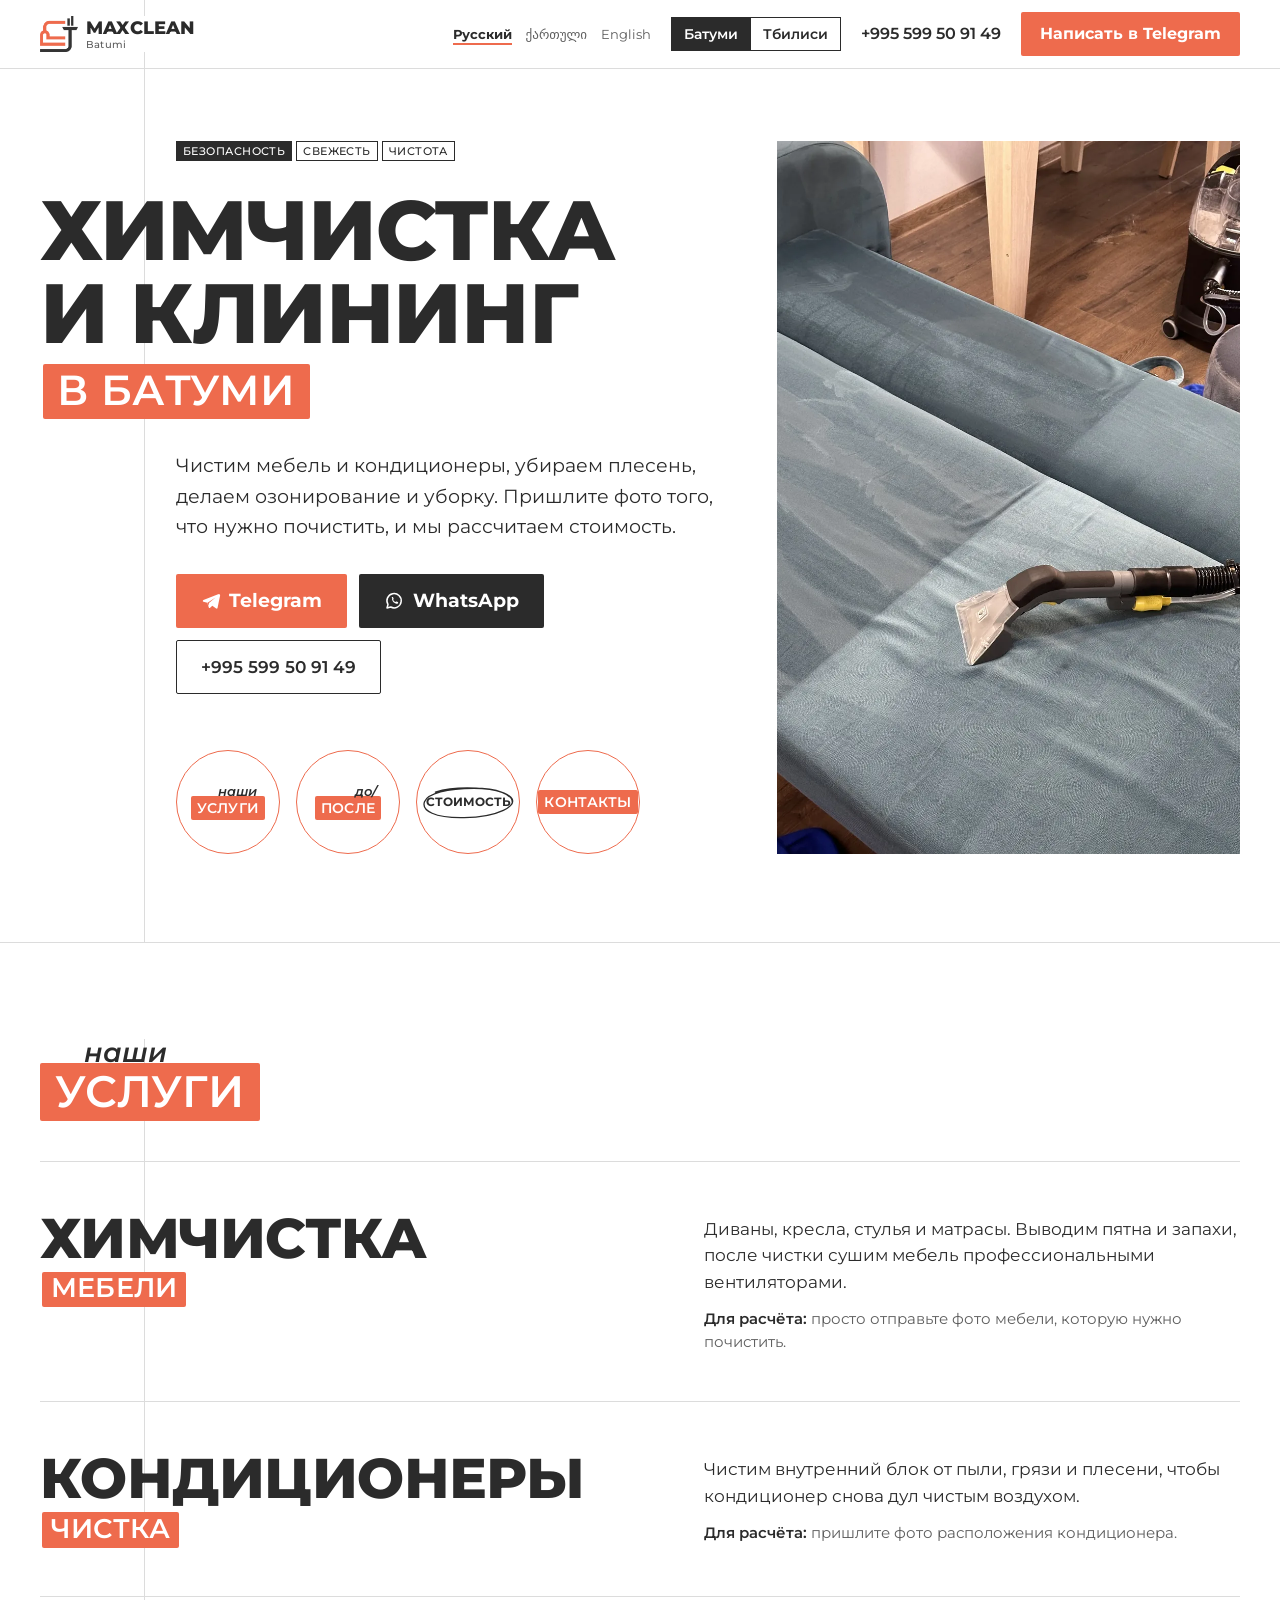
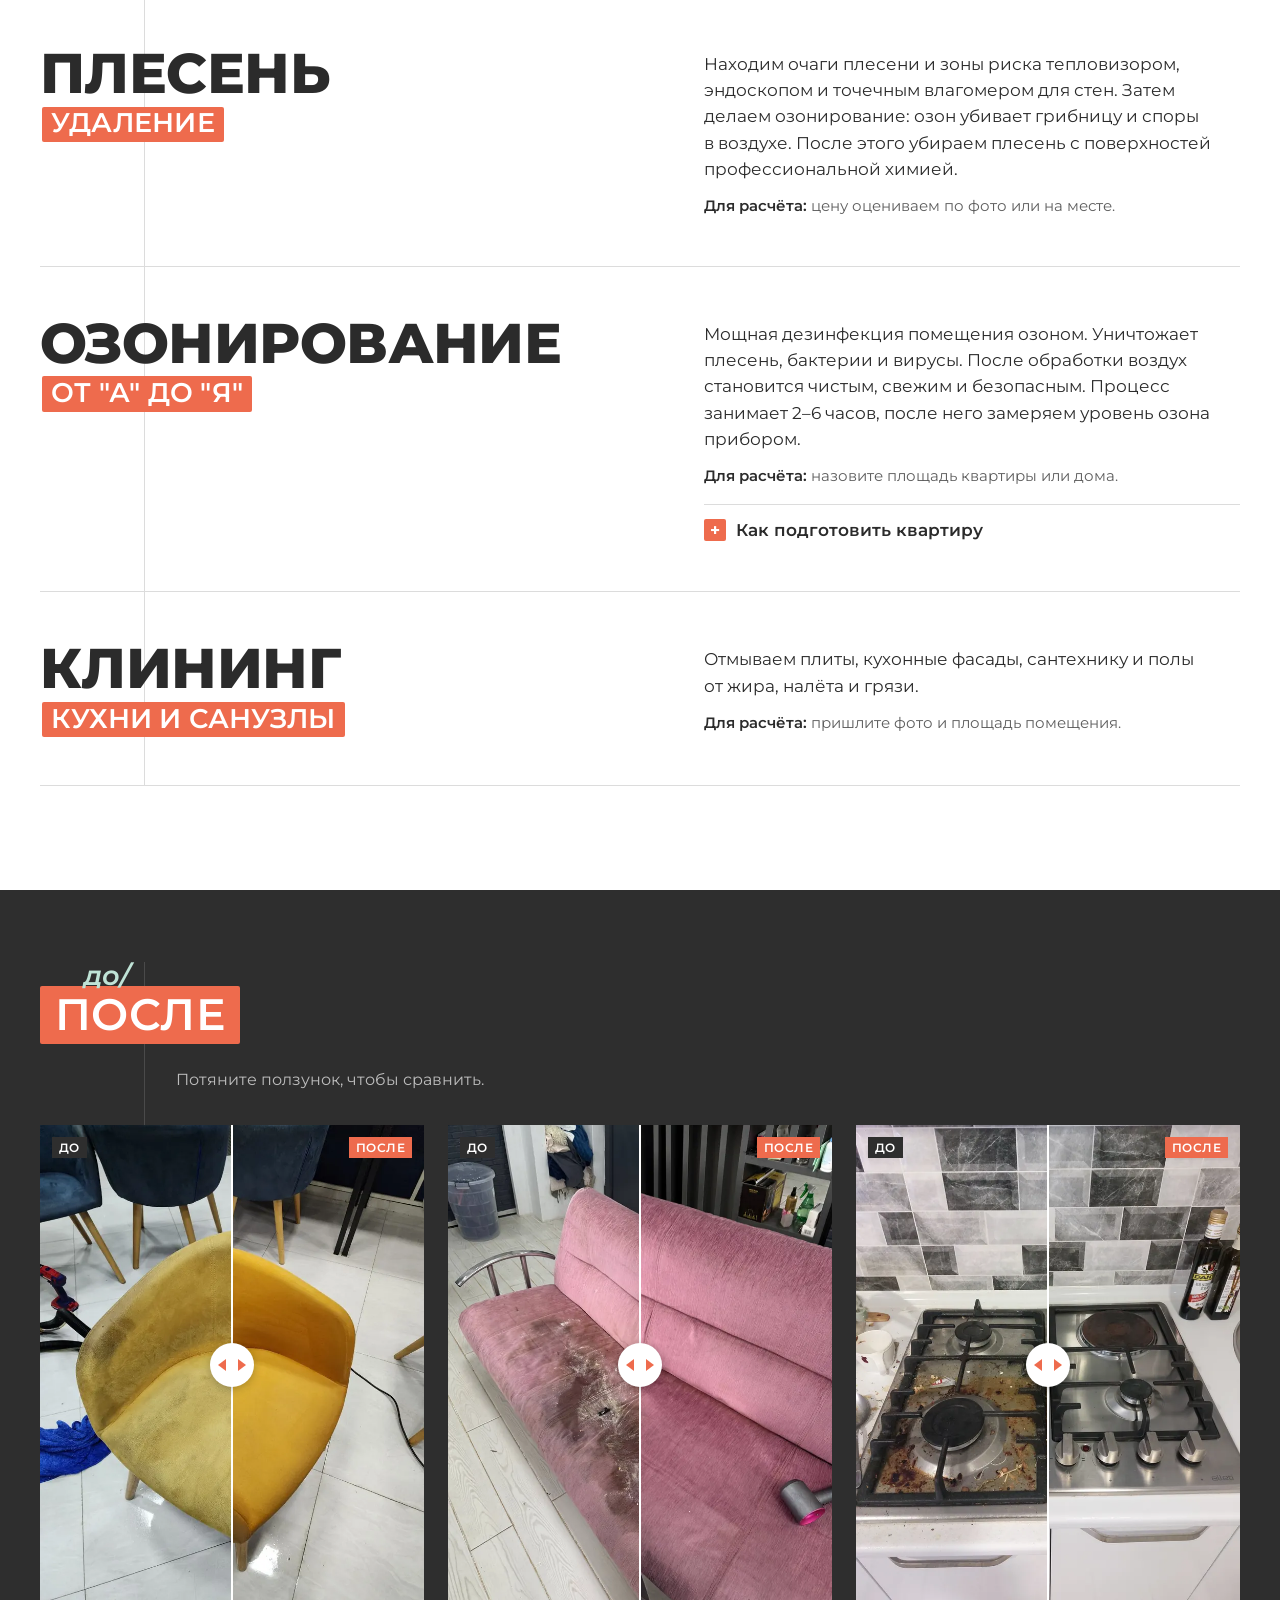
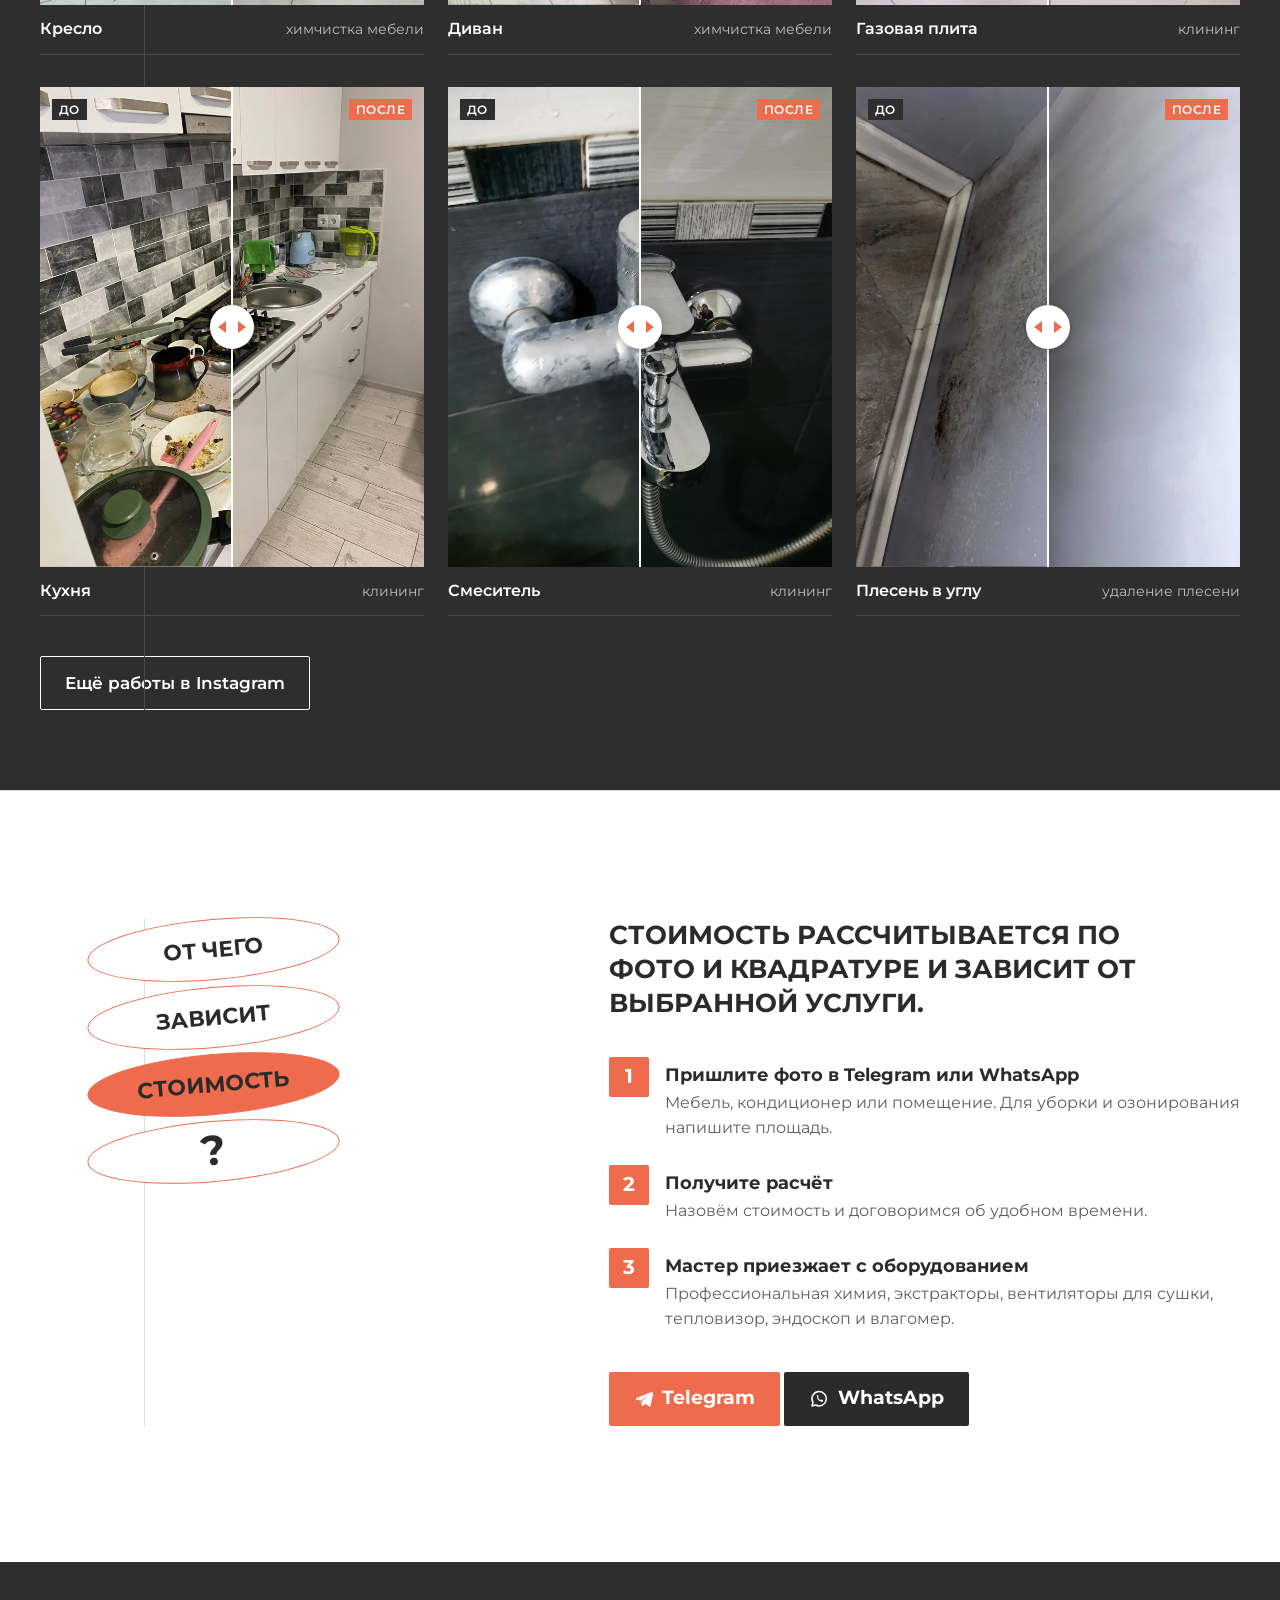
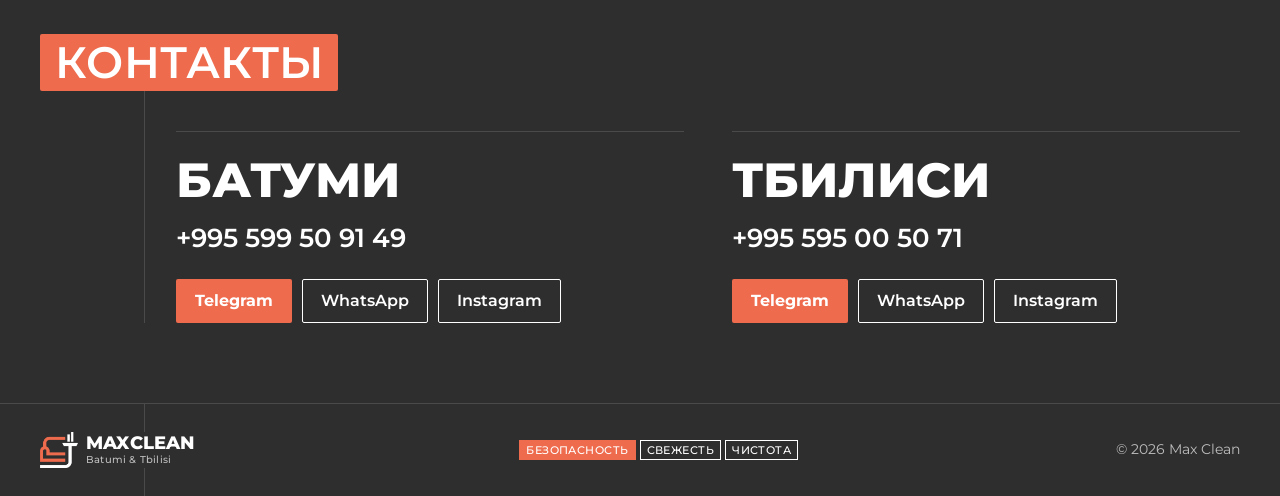
==== commit 0512a9a1: "Прямые кавычки в плашке: от "А" до "Я" Co-Authored-By: Claude Opus 5.5 <noreply@anthropic.com>" ====
--- a/index.html
+++ b/index.html
@@ -190,7 +190,7 @@
           </div>
         </li>
         <li class="svc__row">
-          <h3 class="svc__title">Озонирование<span class="plaque">от «А» до «Я»</span></h3>
+          <h3 class="svc__title">Озонирование<span class="plaque">от "А" до "Я"</span></h3>
           <div class="svc__body">
             <p>Мощная дезинфекция помещения озоном. Уничтожает плесень, бактерии и&nbsp;вирусы. После обработки воздух становится чистым, свежим и&nbsp;безопасным. Процесс занимает 2–6&nbsp;часов, после него замеряем уровень озона прибором.</p>
             <p class="svc__calc"><b>Для расчёта:</b> назовите площадь квартиры или дома.</p>
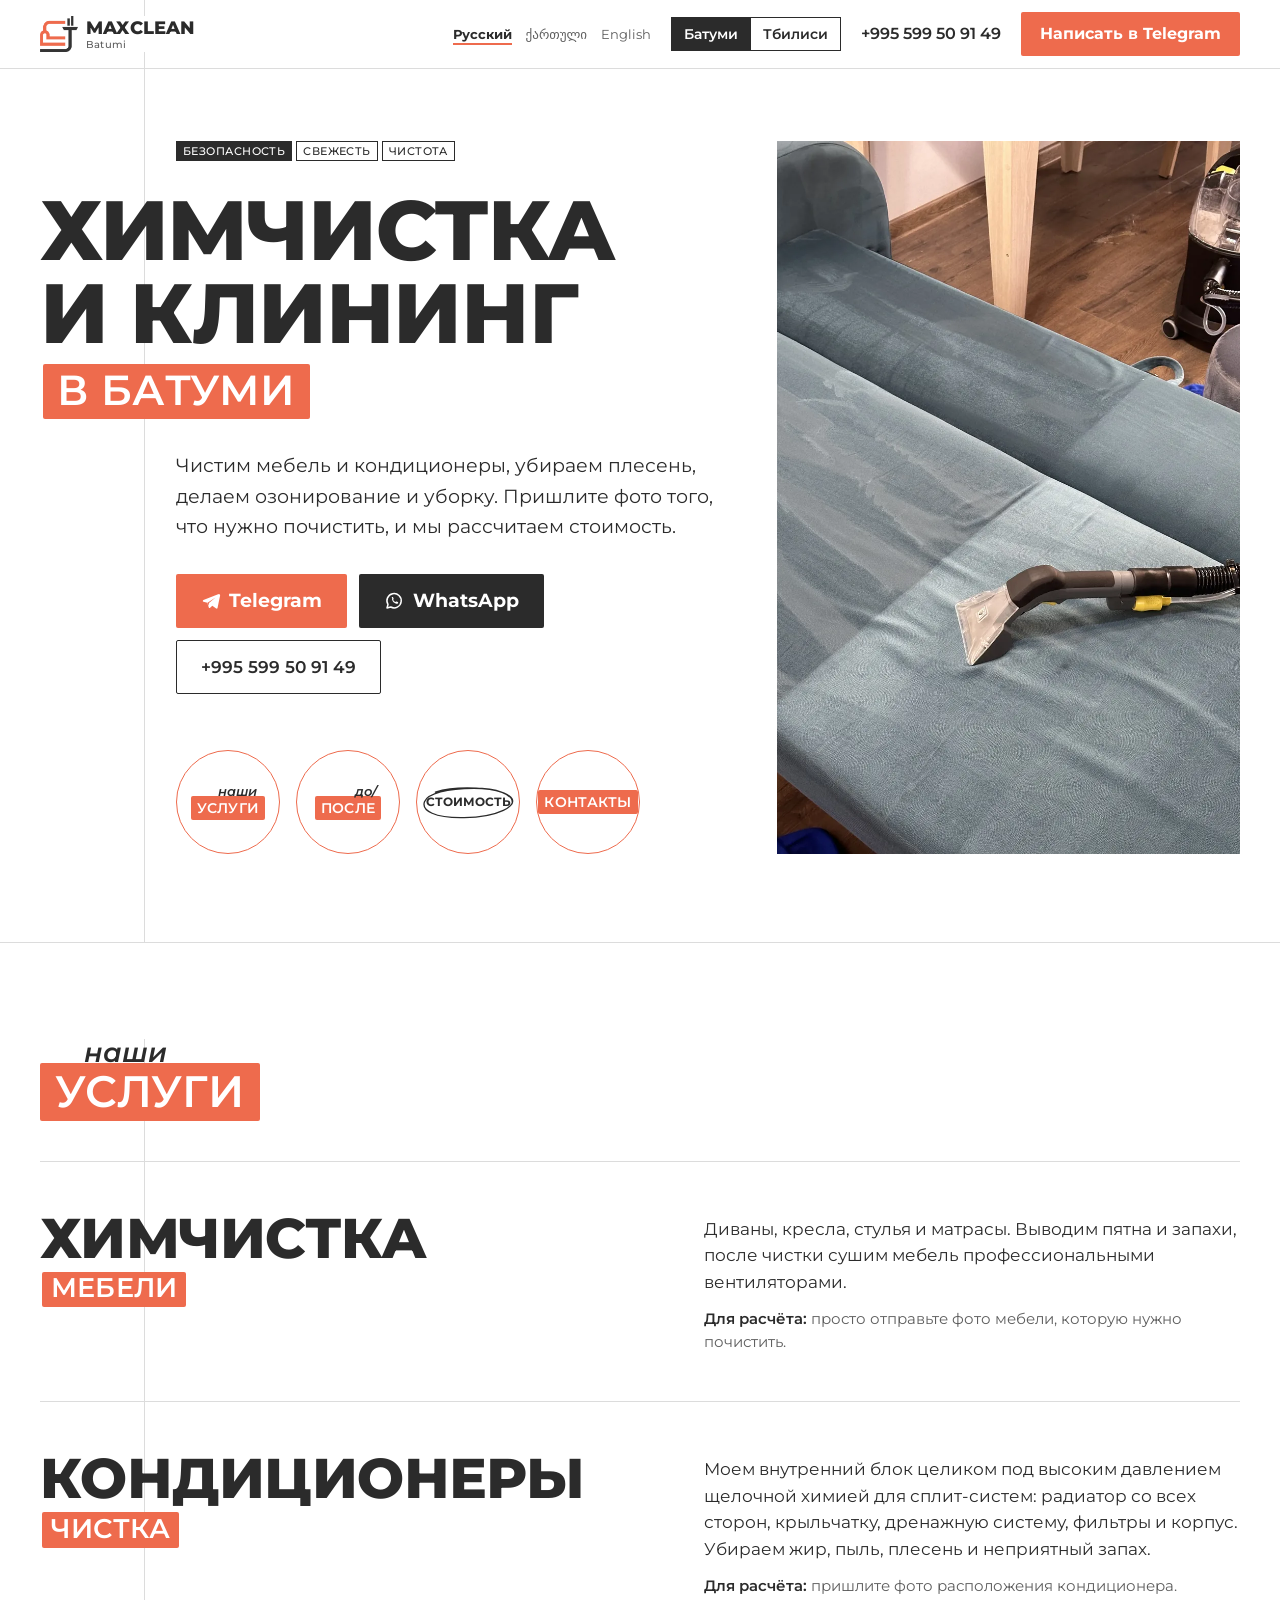
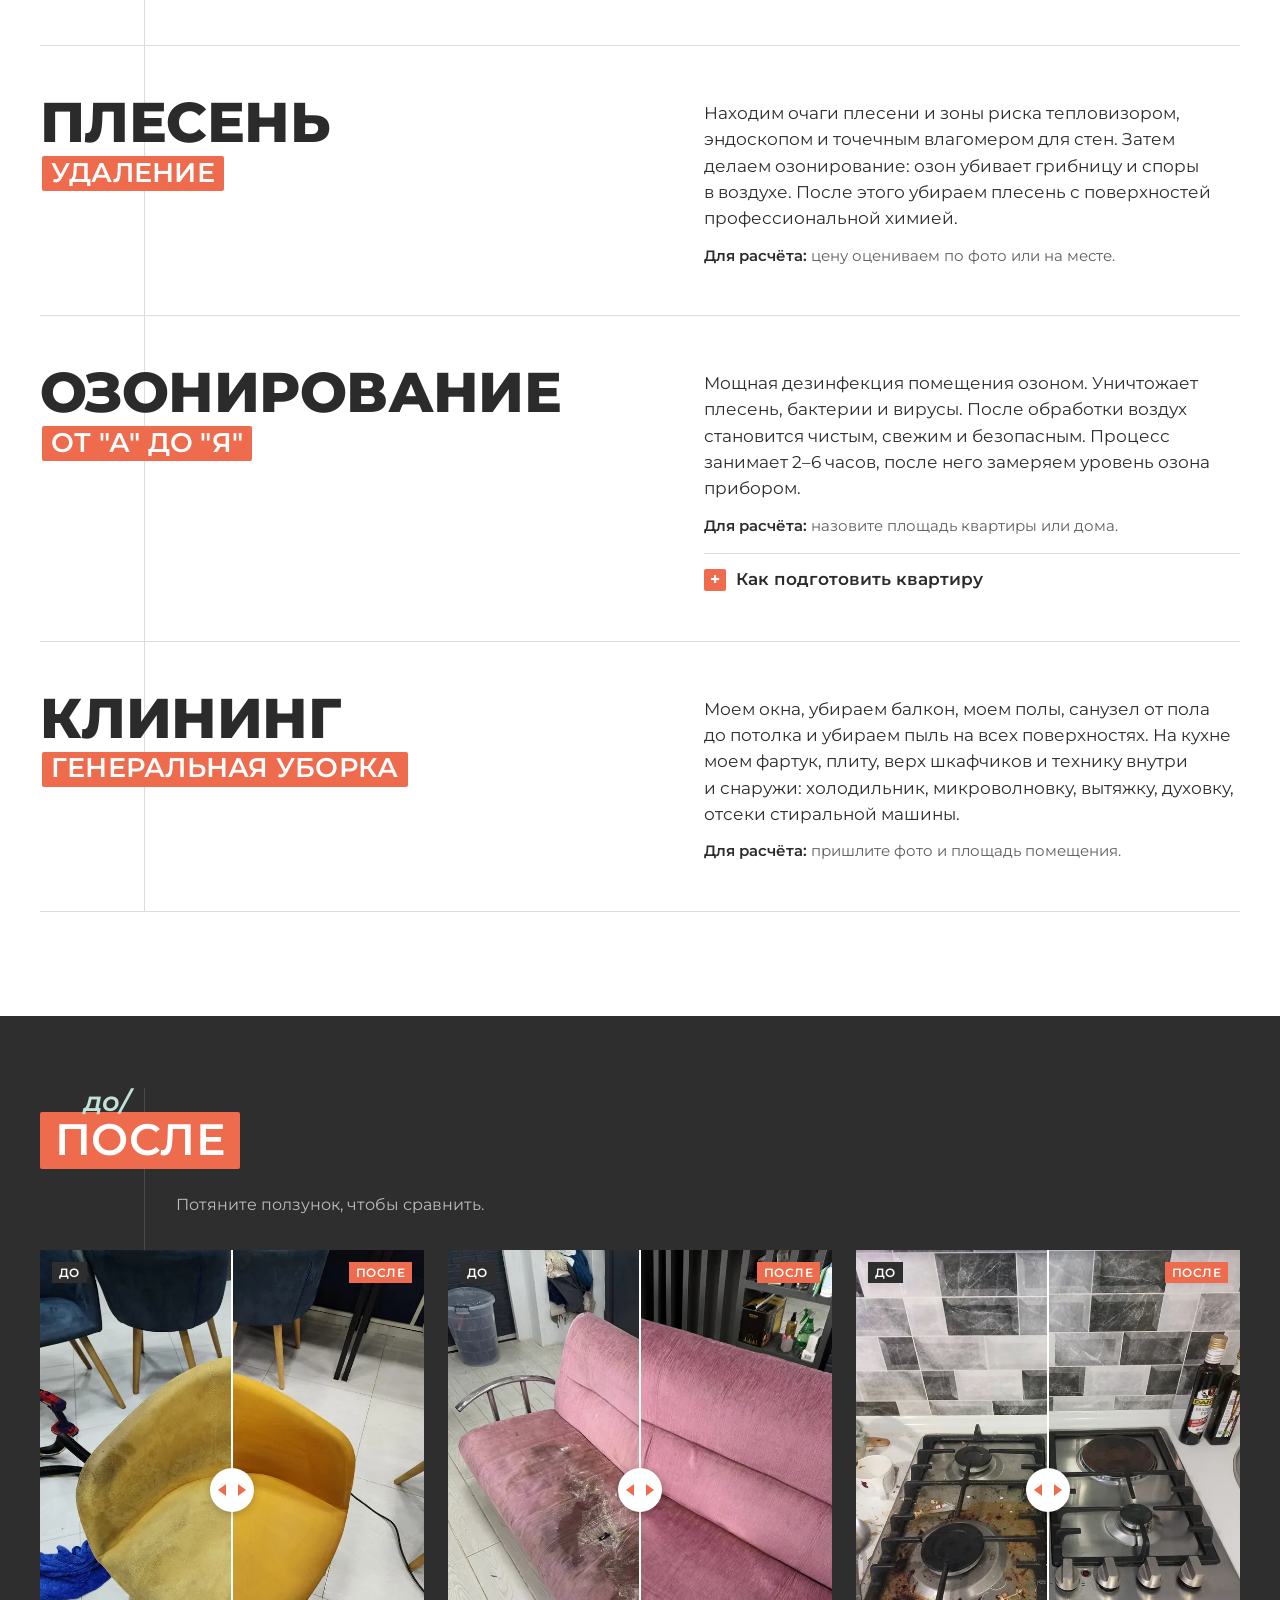
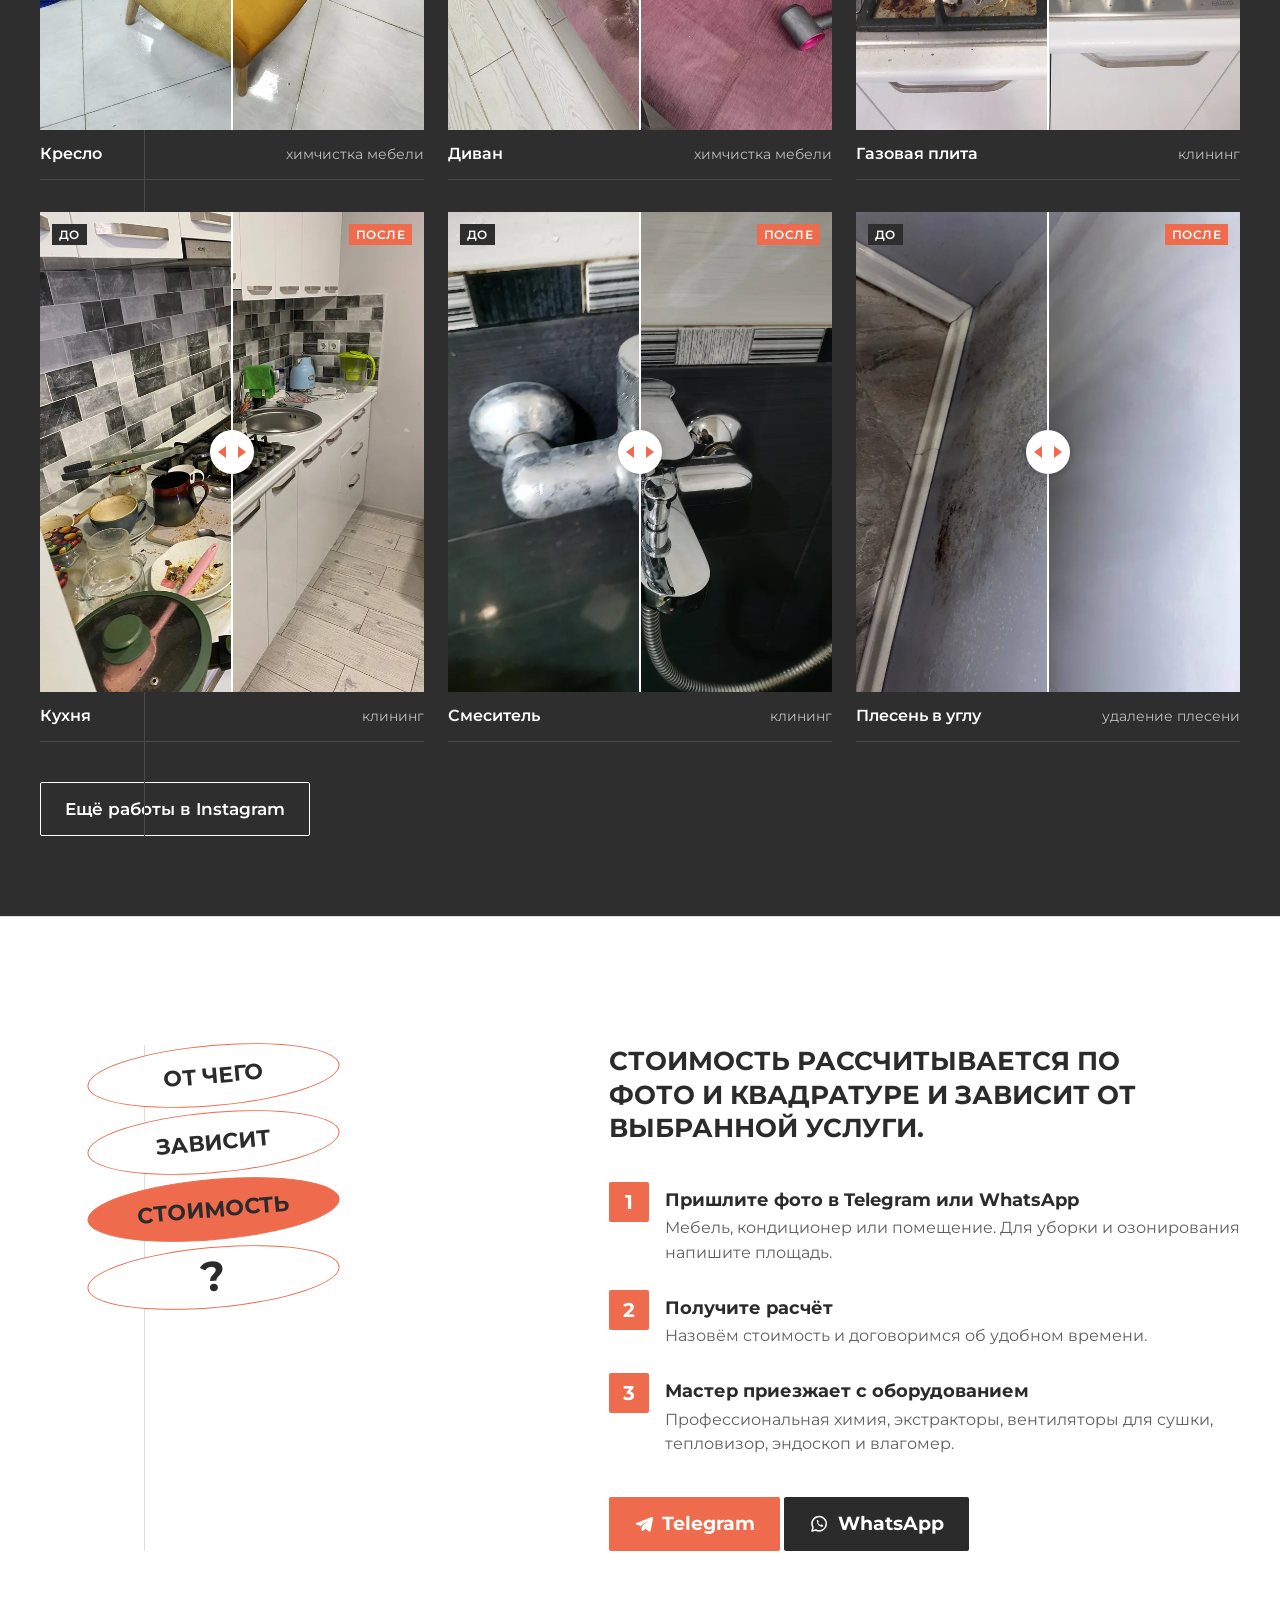
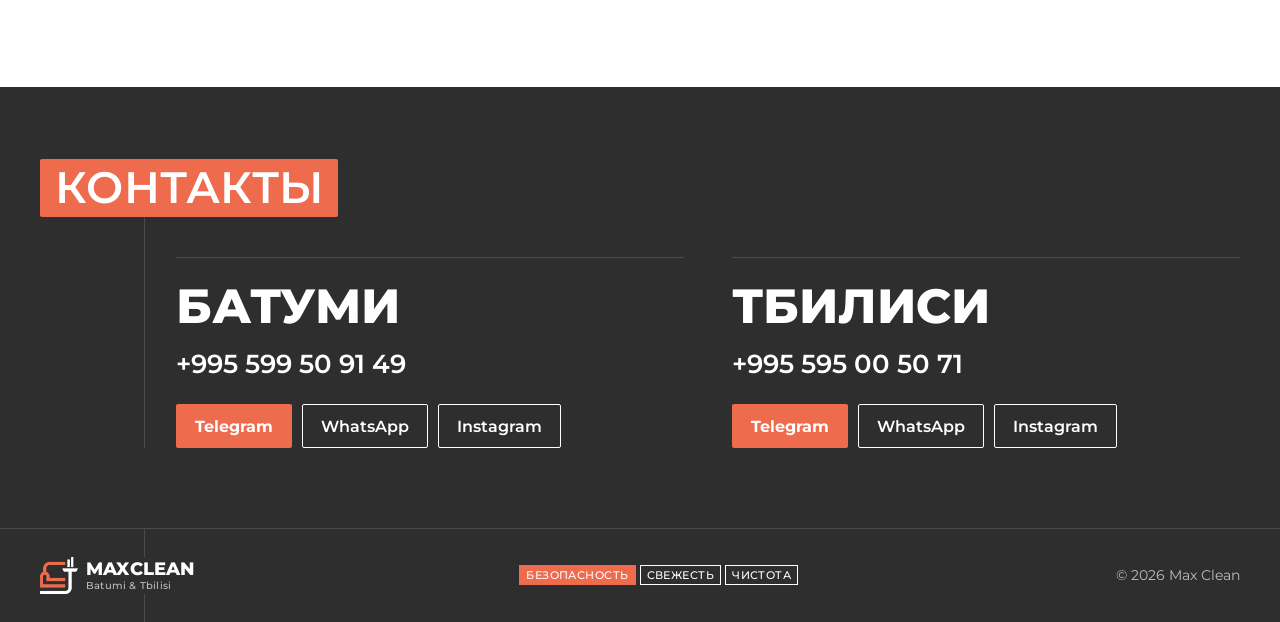
==== commit 94cdc76d: "Описания из сторис: генеральная уборка и состав чистки кондиционера Тексты взяты из раздела "Прайс" " ====
--- a/index.html
+++ b/index.html
@@ -85,10 +85,10 @@
         "name": "Услуги Max Clean",
         "itemListElement": [
           { "@type": "Offer", "itemOffered": { "@type": "Service", "name": "Химчистка мебели и матрасов", "description": "Диваны, кресла, стулья и матрасы. Стоимость по фото мебели." } },
-          { "@type": "Offer", "itemOffered": { "@type": "Service", "name": "Чистка кондиционеров", "description": "Чистка внутреннего блока. Стоимость по фото расположения кондиционера." } },
+          { "@type": "Offer", "itemOffered": { "@type": "Service", "name": "Чистка кондиционеров", "description": "Мойка всего внутреннего блока под высоким давлением: радиатор, крыльчатка, дренаж, фильтры, корпус. Стоимость по фото расположения кондиционера." } },
           { "@type": "Offer", "itemOffered": { "@type": "Service", "name": "Удаление плесени", "description": "Поиск очагов тепловизором, эндоскопом и влагомером, озонирование против грибницы и спор, удаление плесени профессиональной химией. Цена по фото или на месте." } },
           { "@type": "Offer", "itemOffered": { "@type": "Service", "name": "Озонирование", "description": "Дезинфекция помещения озоном: уничтожает плесень, бактерии и вирусы. Занимает 2–6 часов. Цена зависит от площади." } },
-          { "@type": "Offer", "itemOffered": { "@type": "Service", "name": "Клининг кухни и санузлов", "description": "Плиты, кухонные фасады, сантехника и полы." } }
+          { "@type": "Offer", "itemOffered": { "@type": "Service", "name": "Генеральная уборка", "description": "Окна, балкон, полы, санузел от пола до потолка, пыль на всех поверхностях, кухня с техникой внутри и снаружи." } }
         ]
       }
     ]
@@ -178,7 +178,7 @@
         <li class="svc__row">
           <h3 class="svc__title">Кондиционеры<span class="plaque">чистка</span></h3>
           <div class="svc__body">
-            <p>Чистим внутренний блок от пыли, грязи и&nbsp;плесени, чтобы кондиционер снова дул чистым воздухом.</p>
+            <p>Моем внутренний блок целиком под высоким давлением щелочной химией для сплит-систем: радиатор со&nbsp;всех сторон, крыльчатку, дренажную систему, фильтры и&nbsp;корпус. Убираем жир, пыль, плесень и&nbsp;неприятный запах.</p>
             <p class="svc__calc"><b>Для расчёта:</b> пришлите фото расположения кондиционера.</p>
           </div>
         </li>
@@ -206,9 +206,9 @@
           </div>
         </li>
         <li class="svc__row">
-          <h3 class="svc__title">Клининг<span class="plaque">кухни и санузлы</span></h3>
-          <div class="svc__body">
-            <p>Отмываем плиты, кухонные фасады, сантехнику и&nbsp;полы от&nbsp;жира, налёта и&nbsp;грязи.</p>
+          <h3 class="svc__title">Клининг<span class="plaque">генеральная уборка</span></h3>
+          <div class="svc__body">
+            <p>Моем окна, убираем балкон, моем полы, санузел от&nbsp;пола до&nbsp;потолка и&nbsp;убираем пыль на&nbsp;всех поверхностях. На&nbsp;кухне моем фартук, плиту, верх шкафчиков и&nbsp;технику внутри и&nbsp;снаружи: холодильник, микроволновку, вытяжку, духовку, отсеки стиральной машины.</p>
             <p class="svc__calc"><b>Для расчёта:</b> пришлите фото и&nbsp;площадь помещения.</p>
           </div>
         </li>
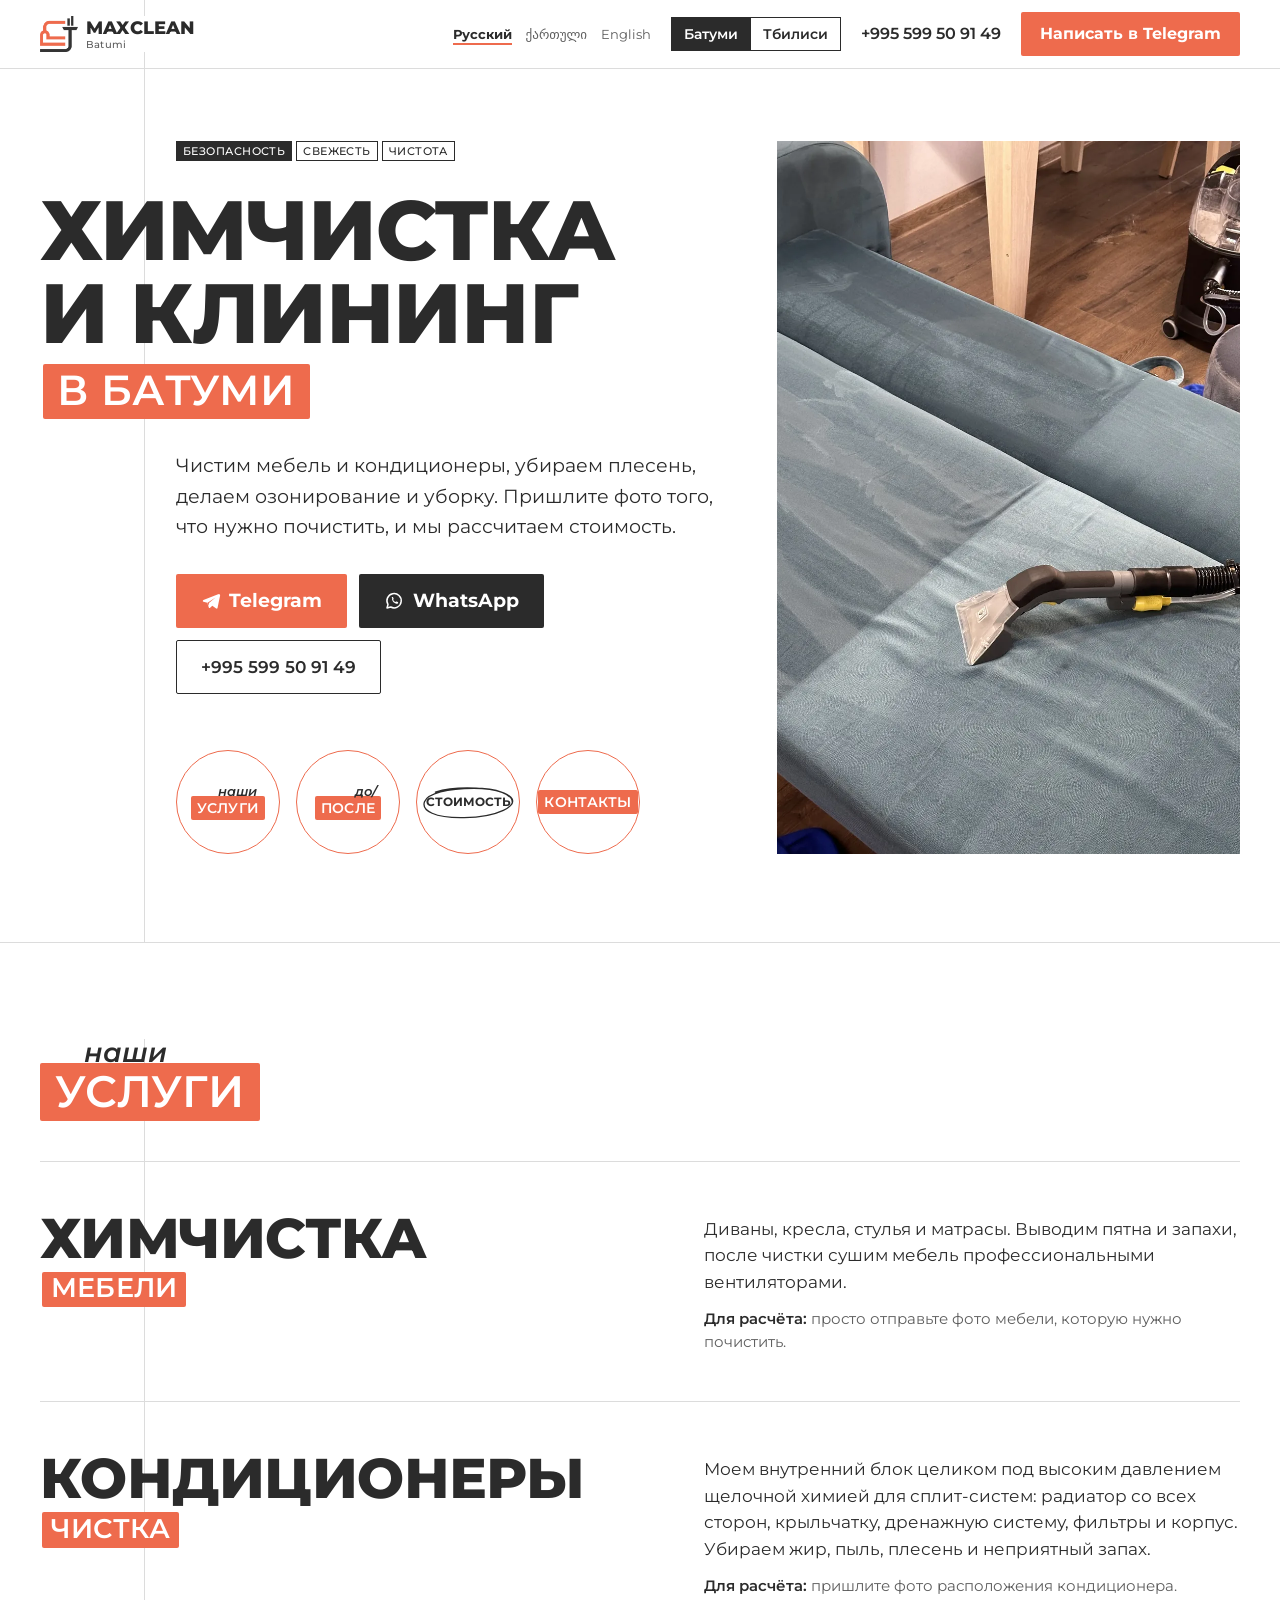
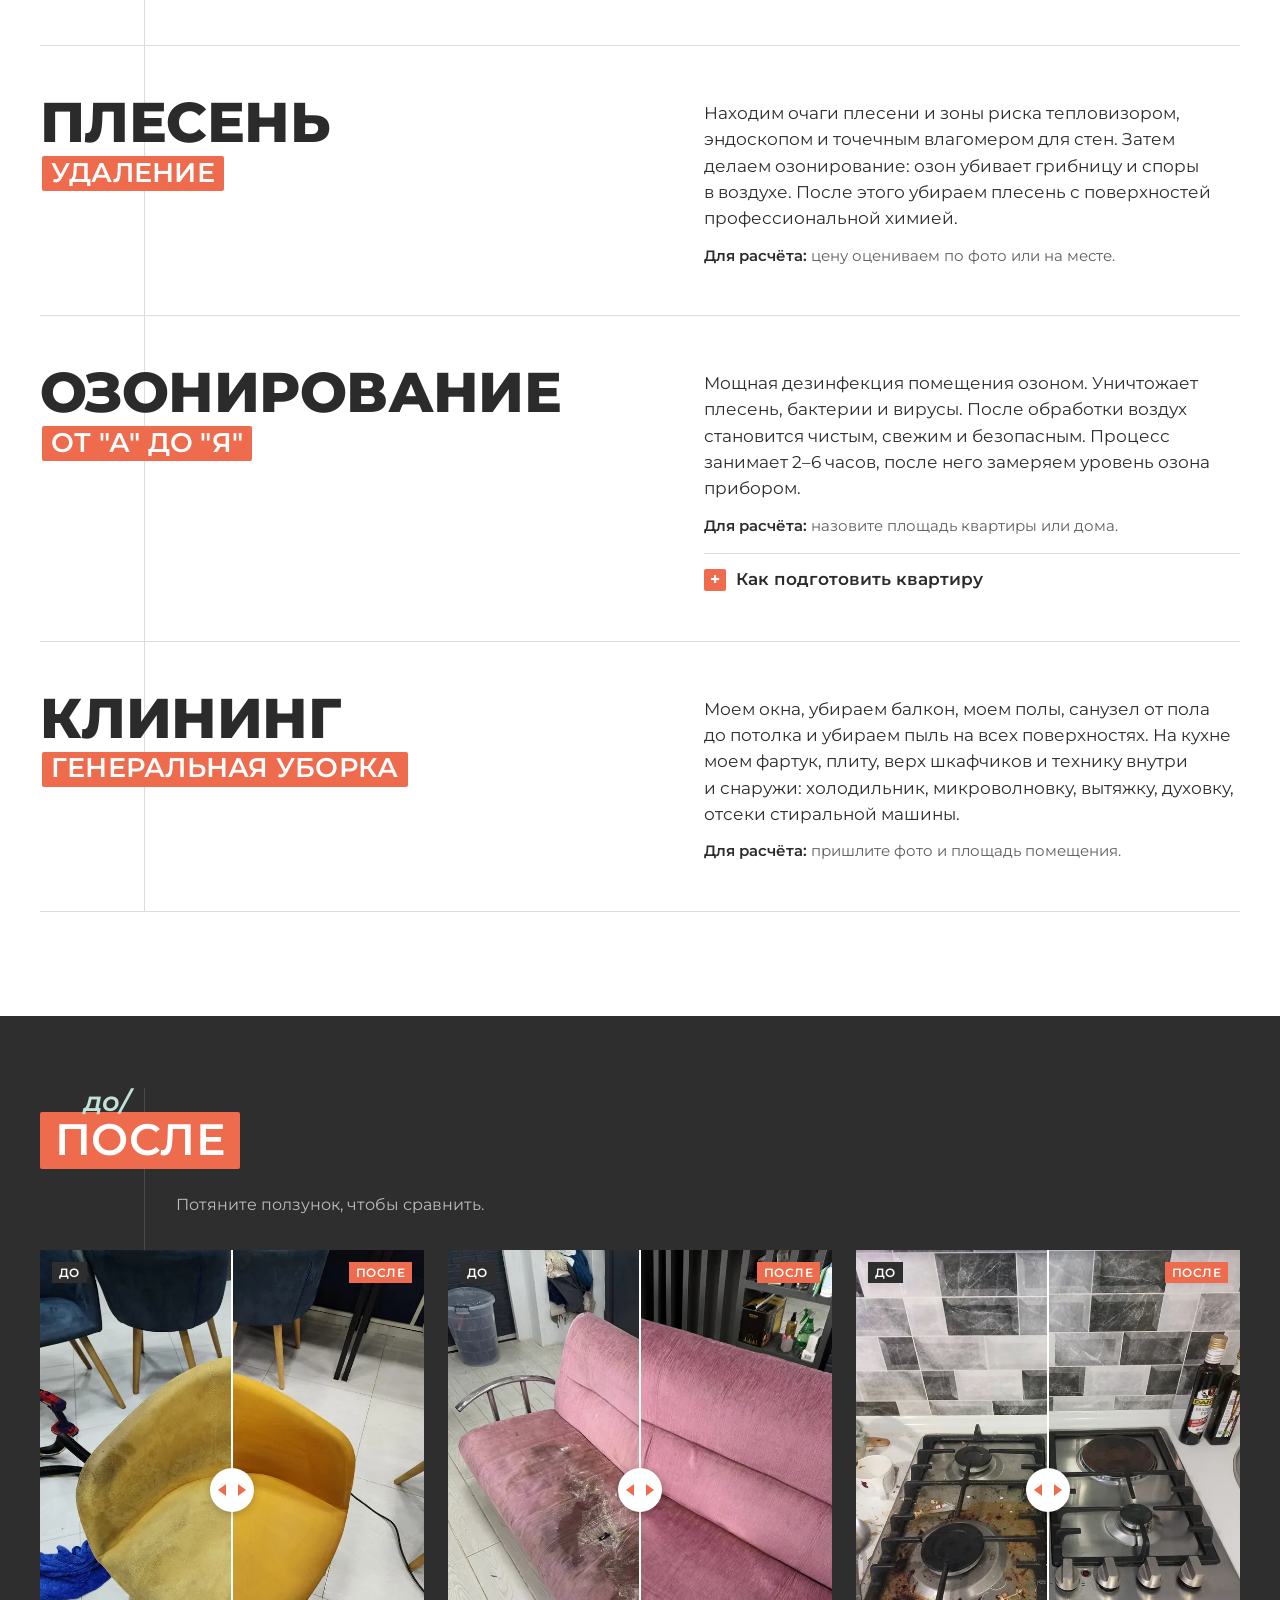
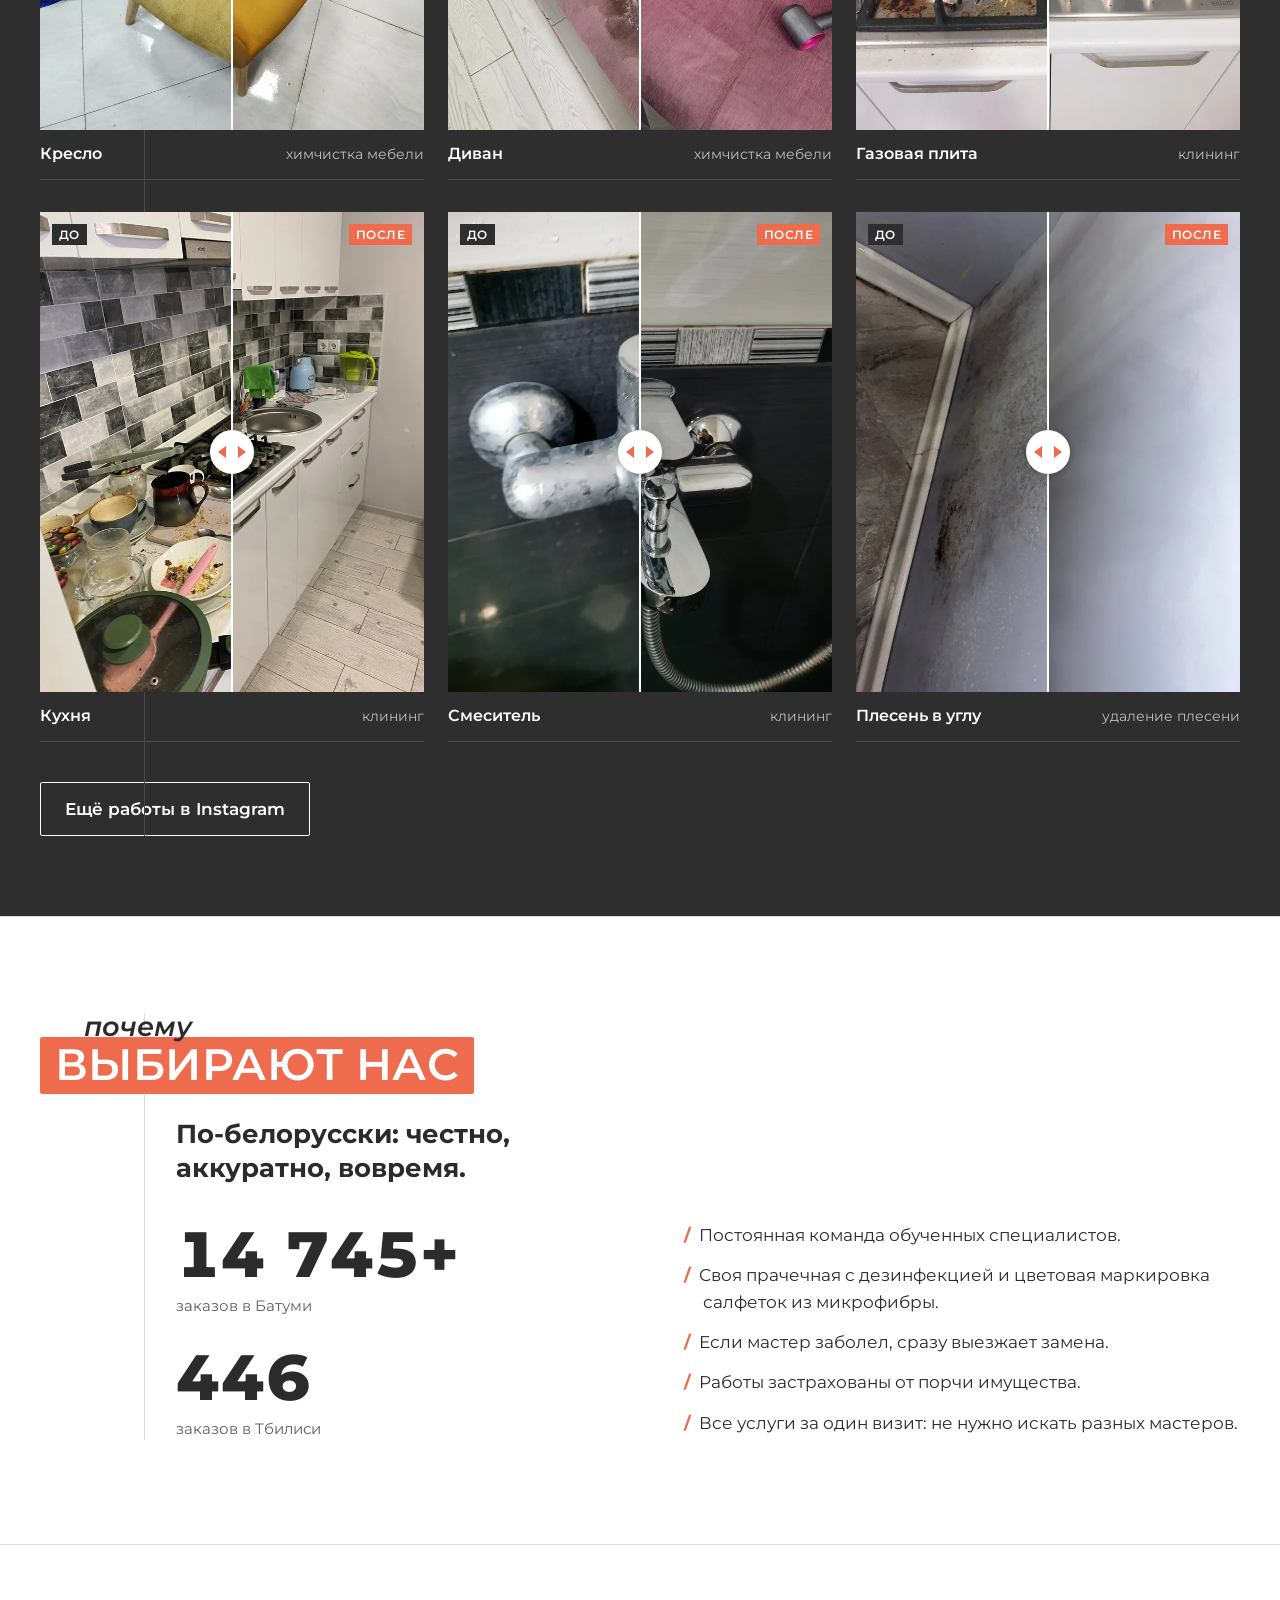
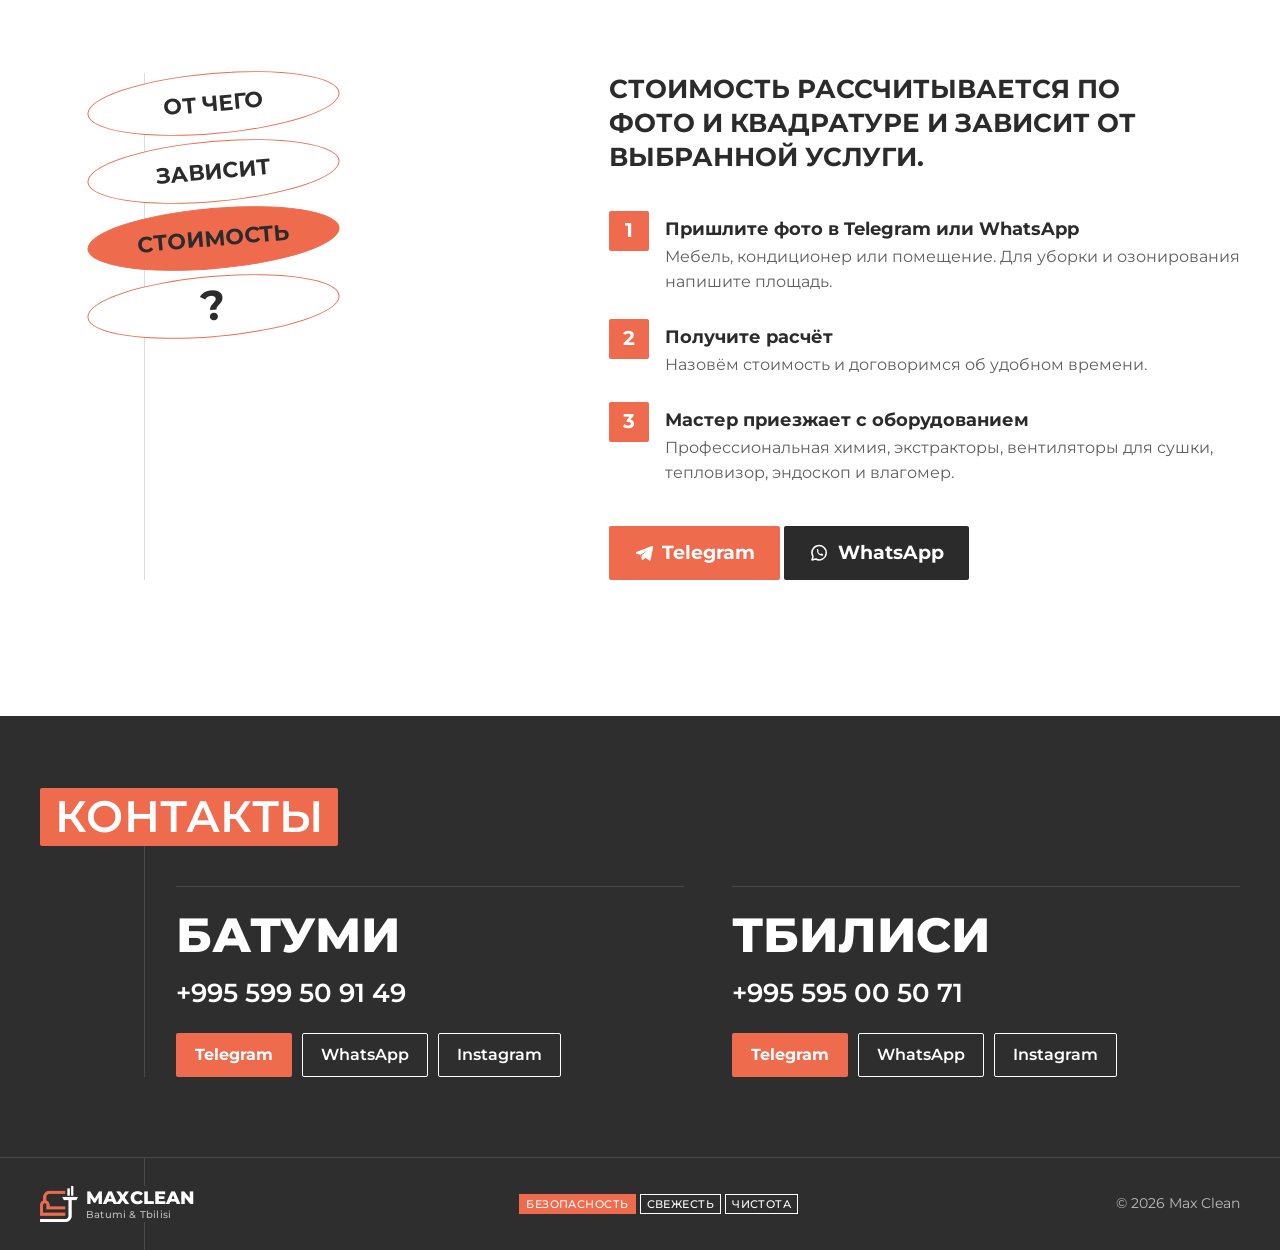
==== commit b8853506: "Блок "Почему выбирают нас" и отпечатки версий CSS/JS Факты из Instagram @max_clean_batumi и @max_cle" ====
--- a/index.html
+++ b/index.html
@@ -100,7 +100,7 @@
   <link rel="preconnect" href="https://fonts.googleapis.com">
   <link rel="preconnect" href="https://fonts.gstatic.com" crossorigin>
   <link href="https://fonts.googleapis.com/css2?family=Montserrat:ital,wght@0,400;0,500;0,600;0,700;0,800;1,600&display=swap" rel="stylesheet">
-  <link rel="stylesheet" href="styles.css">
+  <link rel="stylesheet" href="styles.css?v=d1847513">
 </head>
 <body>
 
@@ -297,6 +297,27 @@
       </div>
 
       <p class="works__more"><a class="btn btn--ghost btn--light" data-bind="ig" href="https://www.instagram.com/max_clean_batumi/" target="_blank" rel="noopener">Ещё работы в Instagram</a></p>
+    </div>
+  </section>
+
+  <!-- Почему выбирают нас (факты из Instagram, 08.11.2026) -->
+  <section class="sec" id="why">
+    <div class="wrap ruled">
+      <h2 class="sec-title"><span class="sec-title__small">почему</span><span class="plaque">выбирают нас</span></h2>
+      <p class="why__lead in">По-белорусски: честно, аккуратно, вовремя.</p>
+      <div class="why in">
+        <div class="why__stats">
+          <p class="why__stat"><span class="why__num">14&nbsp;745+</span><span class="why__label">заказов в&nbsp;Батуми</span></p>
+          <p class="why__stat"><span class="why__num">446</span><span class="why__label">заказов в&nbsp;Тбилиси</span></p>
+        </div>
+        <ul class="why__list">
+          <li>Постоянная команда обученных специалистов.</li>
+          <li>Своя прачечная с&nbsp;дезинфекцией и&nbsp;цветовая маркировка салфеток из&nbsp;микрофибры.</li>
+          <li>Если мастер заболел, сразу выезжает замена.</li>
+          <li>Работы застрахованы от&nbsp;порчи имущества.</li>
+          <li>Все услуги за&nbsp;один визит: не&nbsp;нужно искать разных мастеров.</li>
+        </ul>
+      </div>
     </div>
   </section>
 
@@ -380,6 +401,6 @@
   <a class="btn btn--ghost dock__call" data-bind="tel" href="tel:+995599509149" aria-label="Позвонить"><svg class="btn__icon" viewBox="0 0 24 24" aria-hidden="true"><path d="M6.6 3.6c.4-.6.9-.7 1.4-.7h1c.4 0 .8.2.9.6l1.3 3.2c.2.4 0 .9-.2 1.2l-1 1.1c-.2.2-.2.5 0 .8 1.1 1.9 2.6 3.4 4.5 4.5.3.2.6.2.8 0l1.1-1c.3-.3.8-.4 1.2-.2l3.2 1.3c.4.2.6.5.6.9v1c0 .5-.2 1-.7 1.4-1 .7-2.3.9-3.6.6-4.7-1.2-8.4-4.9-9.6-9.6-.3-1.3-.1-2.6.6-3.6z"/></svg></a>
 </nav>
 
-<script src="script.js"></script>
+<script src="script.js?v=6b633635"></script>
 </body>
 </html>
--- a/styles.css
+++ b/styles.css
@@ -501,6 +501,32 @@
 .work figcaption b { color: var(--white); font-weight: 600; font-size: 1rem; }
 .works__more { margin-top: 40px; }
 
+/* ---------- Почему выбирают нас ---------- */
+.why__lead {
+  font-size: clamp(1.25rem, 1rem + 1vw, 1.625rem);
+  font-weight: 700;
+  line-height: 1.3;
+  max-width: 24em;
+  margin: -16px 0 36px;
+}
+.why { display: grid; gap: 36px; }
+@media (min-width: 900px) {
+  .why { grid-template-columns: minmax(0, 0.8fr) minmax(0, 1fr); gap: 64px; align-items: start; }
+}
+.why__stats { display: flex; flex-wrap: wrap; gap: 28px 48px; }
+.why__num {
+  display: block;
+  font-size: clamp(2.6rem, 1.6rem + 3vw, 4rem);
+  font-weight: 800;
+  line-height: 1;
+  font-variant-numeric: tabular-nums;
+  white-space: nowrap;
+}
+.why__label { display: block; margin-top: 8px; color: var(--muted); font-size: 0.9375rem; }
+.why__list { display: grid; gap: 14px; font-size: 1.0625rem; }
+.why__list li { padding-left: 1.1em; text-indent: -1.1em; }
+.why__list li::before { content: "/"; color: var(--orange); font-weight: 700; margin-right: 0.45em; }
+
 /* ---------- Стоимость ---------- */
 .price { display: grid; gap: 48px; }
 @media (min-width: 900px) {
